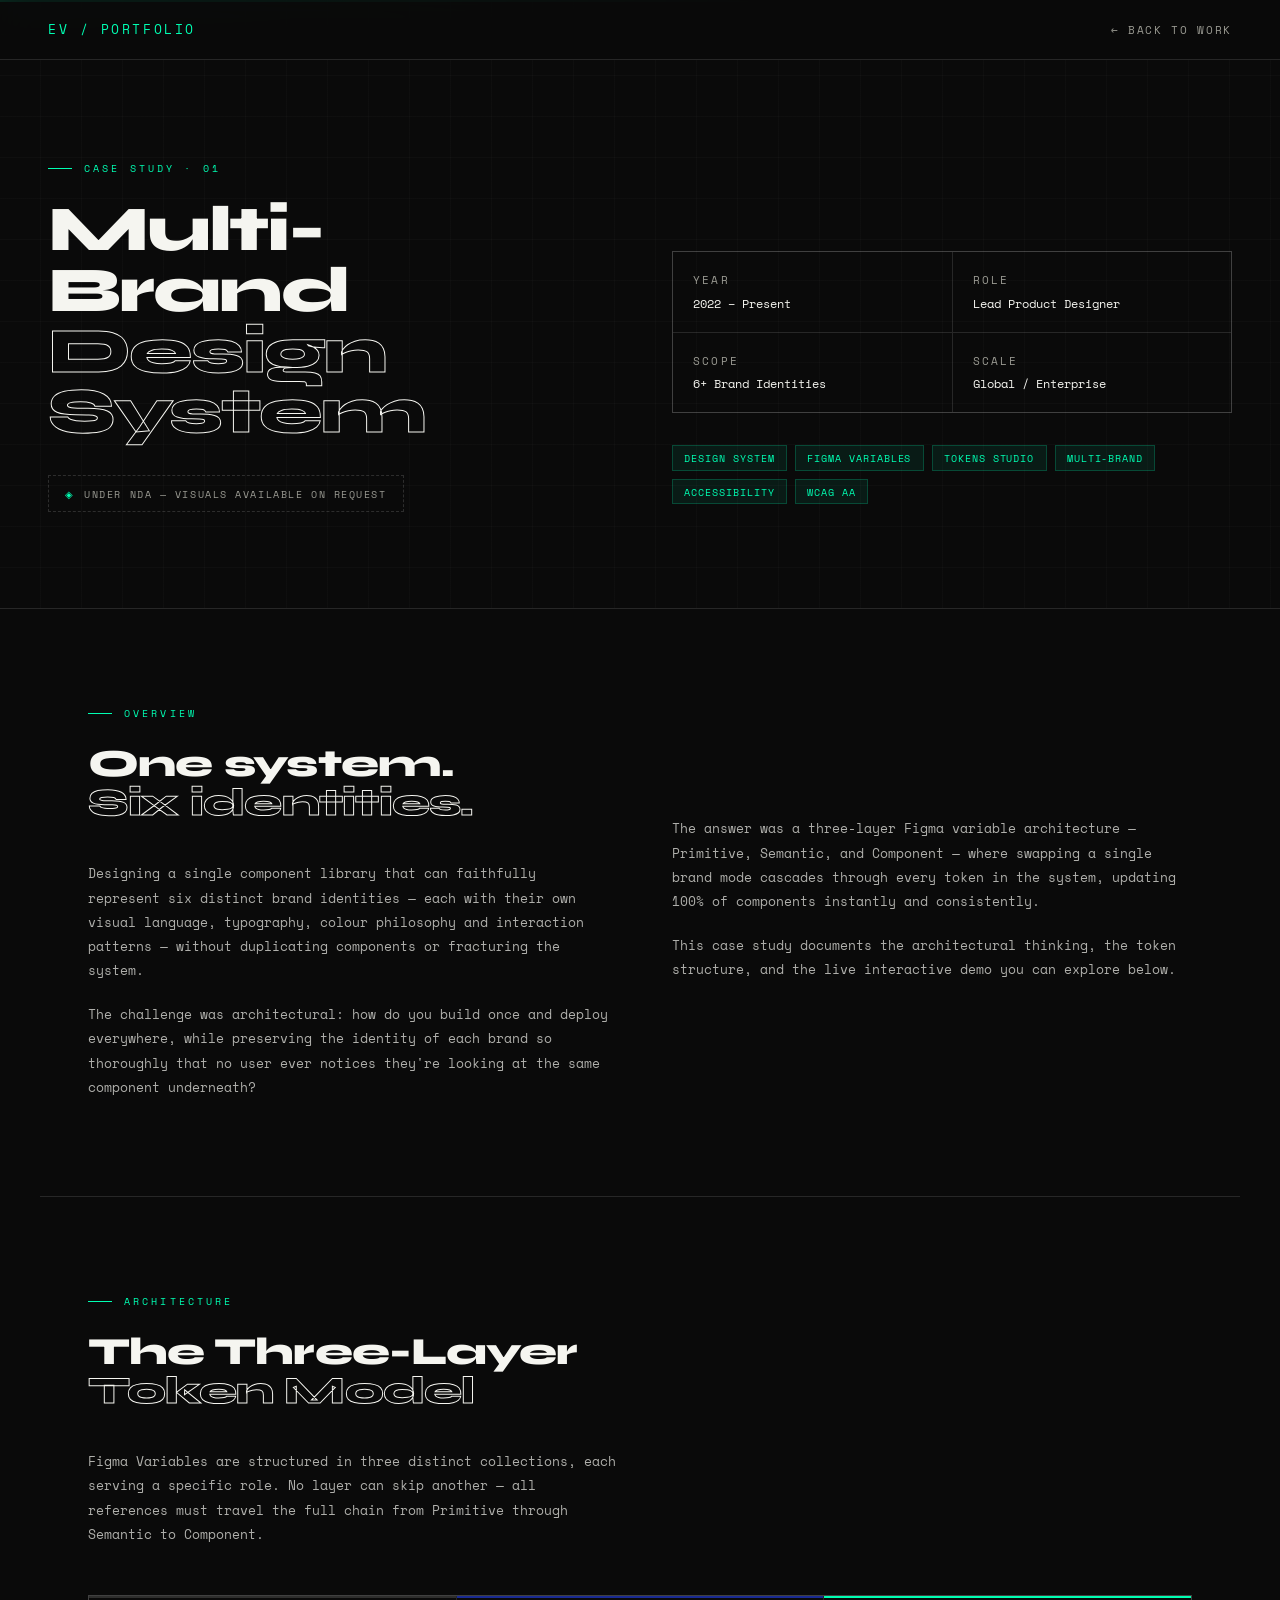
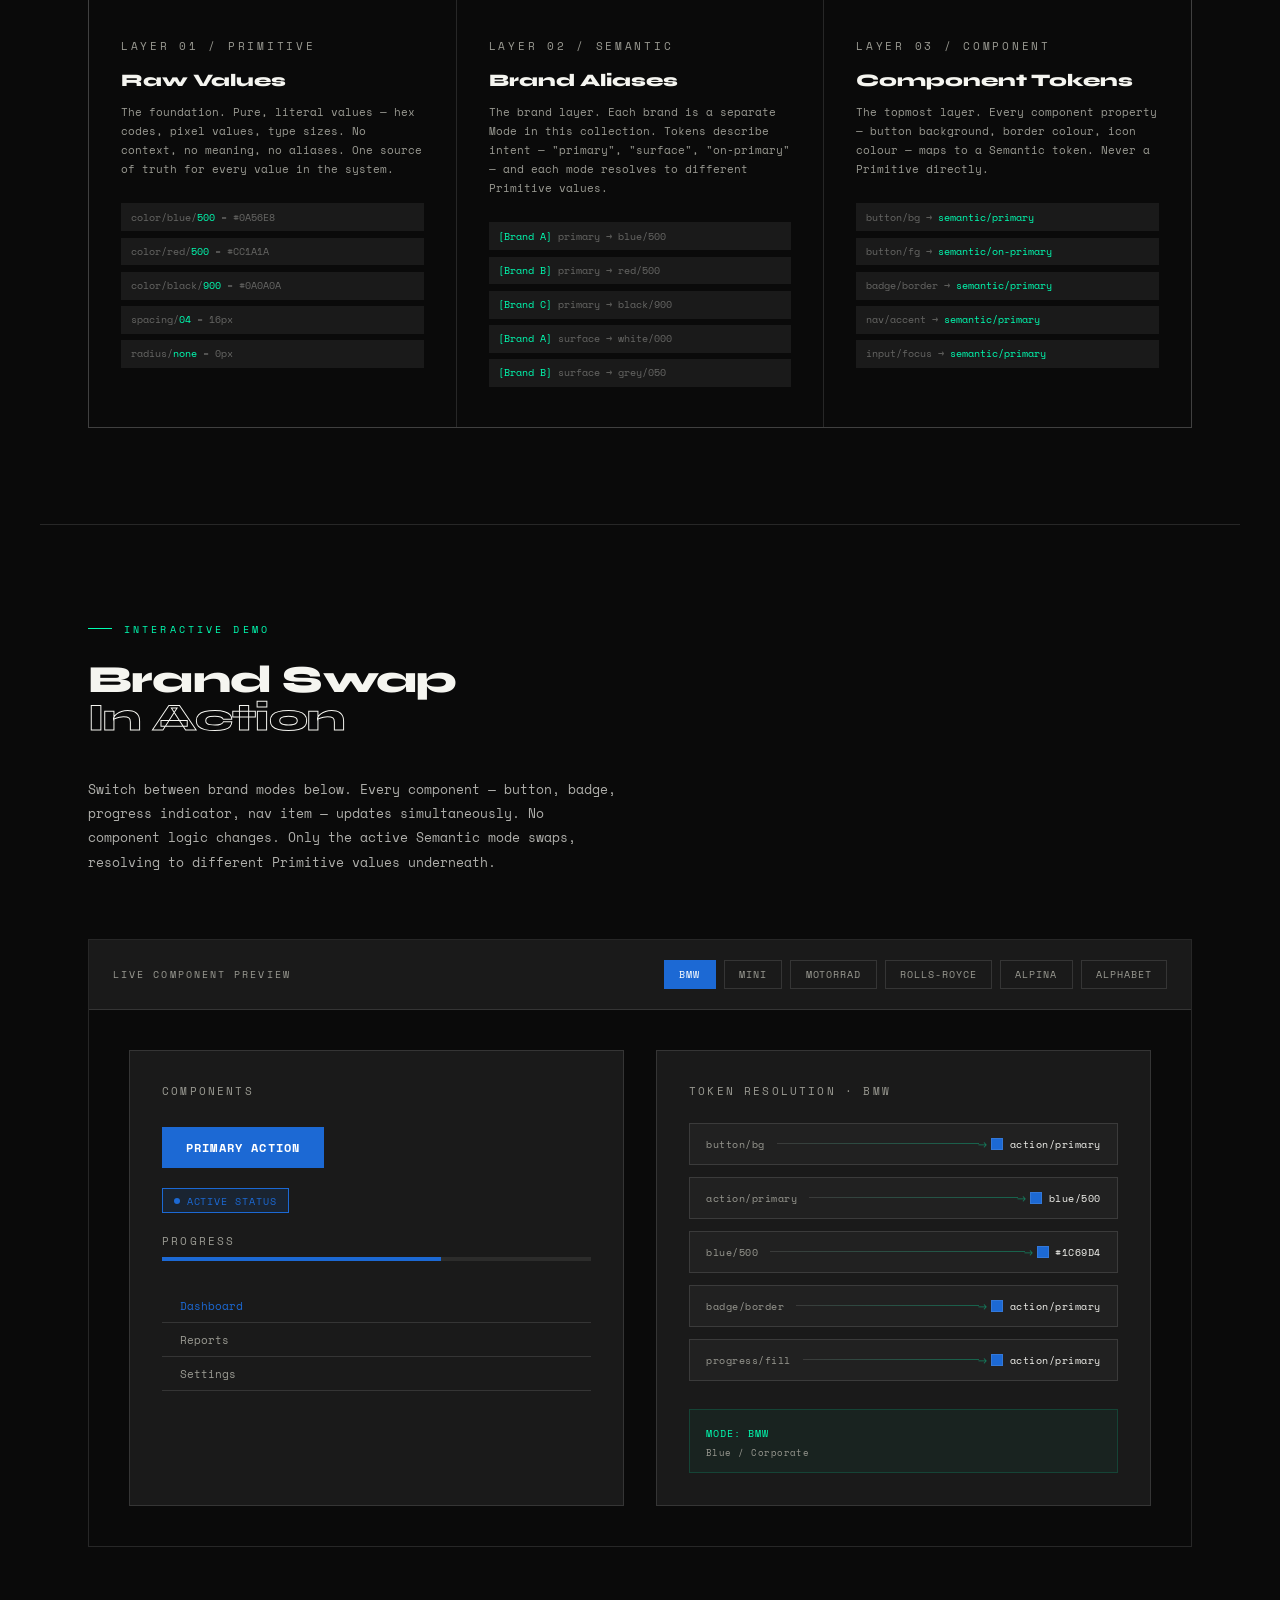
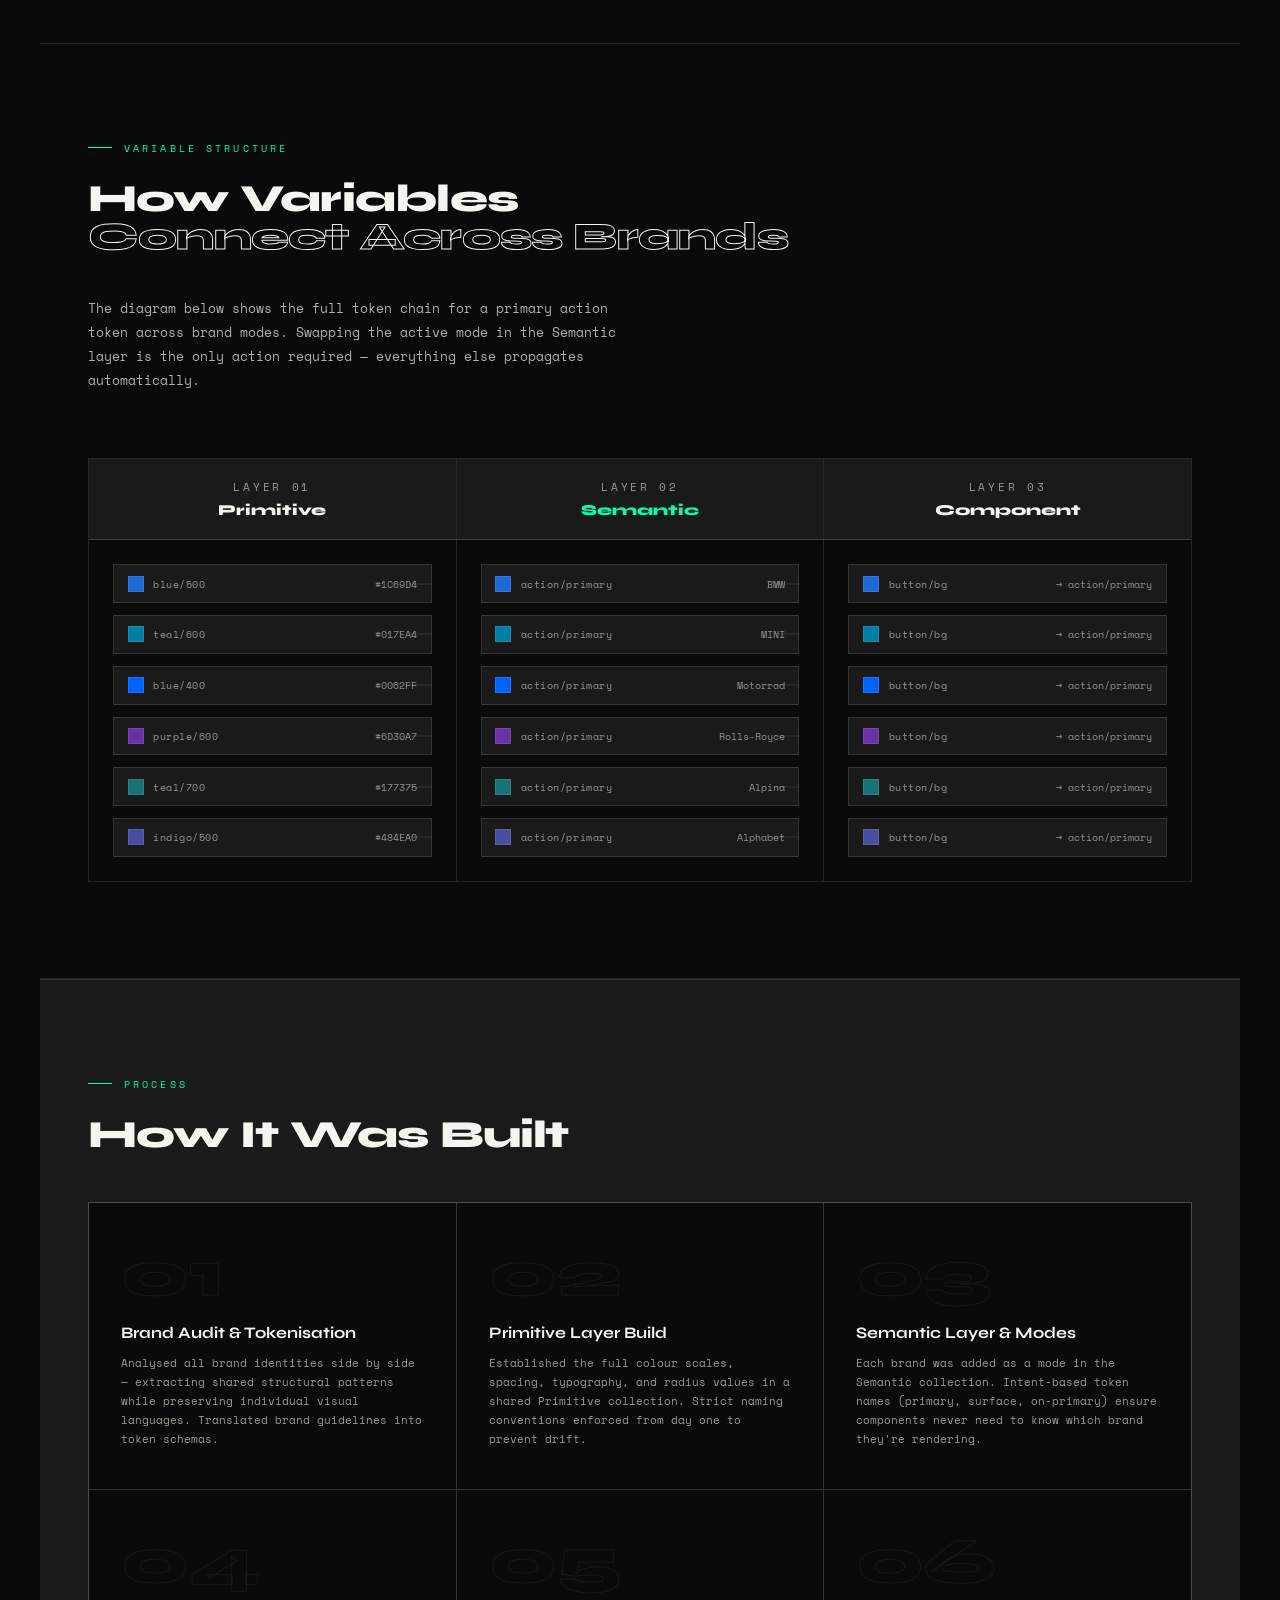
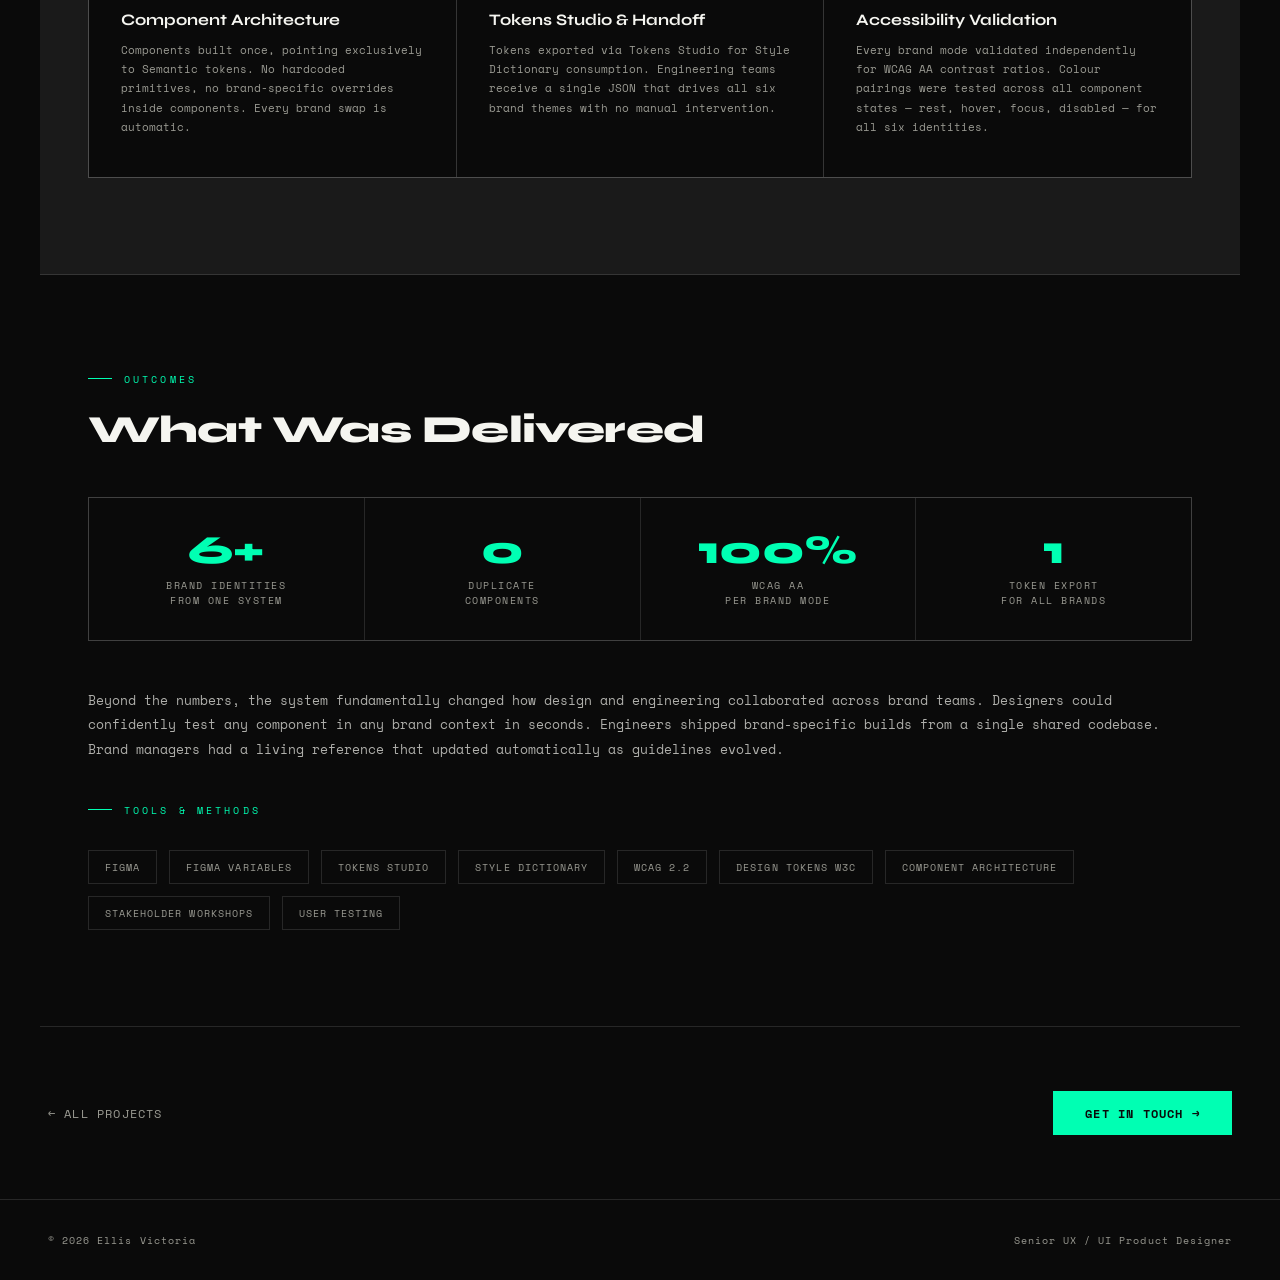
==== work-design-system.html @ 86977e5a "Add files via upload" ====
<!DOCTYPE html>
<html lang="en">
<head>
  <meta charset="UTF-8">
  <meta name="viewport" content="width=device-width, initial-scale=1.0">
  <title>Multi-Brand Design System — Ellis Victoria</title>
  <link rel="preconnect" href="https://fonts.googleapis.com">
  <link rel="preconnect" href="https://fonts.gstatic.com" crossorigin>
  <link href="https://fonts.googleapis.com/css2?family=Space+Mono:ital,wght@0,400;0,700;1,400&family=Syne:wght@400;700;800&display=swap" rel="stylesheet">
  <style>
    *, *::before, *::after { box-sizing: border-box; margin: 0; padding: 0; }

    :root {
      --black: #0a0a0a;
      --white: #f5f5f0;
      --cyan: #00ffb3;
      --blue: #2440ee;
      --mid: #1a1a1a;
      --muted: #9a9a92;
      --border: rgba(245,245,240,0.12);
      --font-display: 'Syne', sans-serif;
      --font-mono: 'Space Mono', monospace;
    }

    html { scroll-behavior: smooth; }
    body {
      background: var(--black);
      color: var(--white);
      font-family: var(--font-display);
      overflow-x: hidden;
      cursor: default;
    }
    a { color: inherit; text-decoration: none; }
    a, button, [role="button"] { cursor: pointer; }

    /* Visible keyboard focus (WCAG 2.4.7) */
    :focus-visible {
      outline: 2px solid var(--cyan);
      outline-offset: 3px;
    }

    /* Respect reduced motion (WCAG 2.3.3) */
    @media (prefers-reduced-motion: reduce) {
      html { scroll-behavior: auto; }
      .reveal { opacity: 1 !important; transform: none !important; transition: none !important; }
      *, *::before, *::after {
        transition-duration: 0.01ms !important;
        animation-duration: 0.01ms !important;
      }
    }

    /* NAV */
    nav {
      position: fixed;
      top: 0; left: 0; right: 0;
      z-index: 100;
      display: flex;
      justify-content: space-between;
      align-items: center;
      padding: 1.25rem 3rem;
      border-bottom: 1px solid var(--border);
      backdrop-filter: blur(20px);
      background: rgba(10,10,10,0.85);
    }
    .nav-logo {
      font-family: var(--font-mono);
      font-size: 0.8rem;
      letter-spacing: 0.2em;
      color: var(--cyan);
      text-transform: uppercase;
    }
    .nav-back {
      font-family: var(--font-mono);
      font-size: 0.7rem;
      letter-spacing: 0.15em;
      text-transform: uppercase;
      color: var(--muted);
      display: flex;
      align-items: center;
      gap: 0.5rem;
      transition: color 0.2s;
    }
    .nav-back:hover { color: var(--cyan); }
    .nav-back::before { content: '←'; }

    /* HERO */
    .cs-hero {
      min-height: 60vh;
      padding: 10rem 3rem 6rem;
      position: relative;
      overflow: hidden;
      border-bottom: 1px solid var(--border);
      display: grid;
      grid-template-columns: 1fr 1fr;
      gap: 4rem;
      align-items: end;
    }
    .cs-hero-bg {
      position: absolute;
      inset: 0;
      background:
        repeating-linear-gradient(0deg, transparent, transparent 40px, rgba(245,245,240,0.02) 40px, rgba(245,245,240,0.02) 41px),
        repeating-linear-gradient(90deg, transparent, transparent 40px, rgba(245,245,240,0.02) 40px, rgba(245,245,240,0.02) 41px);
      pointer-events: none;
    }
    .cs-hero-accent {
      position: absolute;
      top: 0; left: 0; right: 0;
      height: 2px;
      background: linear-gradient(90deg, var(--cyan) 0%, transparent 60%);
    }
    .cs-label {
      font-family: var(--font-mono);
      font-size: 0.65rem;
      letter-spacing: 0.3em;
      text-transform: uppercase;
      color: var(--cyan);
      margin-bottom: 1.5rem;
      display: flex;
      align-items: center;
      gap: 0.75rem;
    }
    .cs-label::before {
      content: '';
      display: inline-block;
      width: 1.5rem;
      height: 1px;
      background: var(--cyan);
    }
    .cs-title {
      font-size: clamp(2.5rem, 5vw, 5rem);
      font-weight: 800;
      line-height: 0.95;
      letter-spacing: -0.03em;
      margin-bottom: 2rem;
    }
    .cs-title span {
      display: block;
      color: transparent;
      -webkit-text-stroke: 1px var(--white);
    }
    .cs-nda {
      display: inline-flex;
      align-items: center;
      gap: 0.6rem;
      font-family: var(--font-mono);
      font-size: 0.65rem;
      letter-spacing: 0.15em;
      text-transform: uppercase;
      color: var(--muted);
      border: 1px dashed rgba(245,245,240,0.15);
      padding: 0.6rem 1rem;
    }
    .cs-nda-icon { color: var(--cyan); }
    .cs-hero-right {
      display: flex;
      flex-direction: column;
      gap: 2rem;
      padding-bottom: 0.5rem;
    }
    .cs-meta-row {
      display: grid;
      grid-template-columns: 1fr 1fr;
      gap: 1px;
      background: var(--border);
      border: 1px solid var(--border);
    }
    .cs-meta-cell {
      background: var(--black);
      padding: 1.25rem;
    }
    .cs-meta-key {
      font-family: var(--font-mono);
      font-size: 0.68rem;
      letter-spacing: 0.2em;
      text-transform: uppercase;
      color: var(--muted);
      margin-bottom: 0.4rem;
    }
    .cs-meta-val {
      font-family: var(--font-mono);
      font-size: 0.75rem;
      color: var(--white);
    }
    .cs-tags {
      display: flex;
      flex-wrap: wrap;
      gap: 0.5rem;
    }
    .cs-tag {
      font-family: var(--font-mono);
      font-size: 0.6rem;
      padding: 0.3rem 0.7rem;
      background: rgba(0,255,179,0.07);
      border: 1px solid rgba(0,255,179,0.2);
      color: var(--cyan);
      letter-spacing: 0.1em;
      text-transform: uppercase;
    }

    /* BODY SECTIONS */
    .cs-body {
      max-width: 1200px;
      margin: 0 auto;
    }
    .cs-section {
      padding: 6rem 3rem;
      border-bottom: 1px solid var(--border);
    }
    .cs-section-label {
      font-family: var(--font-mono);
      font-size: 0.6rem;
      letter-spacing: 0.3em;
      text-transform: uppercase;
      color: var(--cyan);
      margin-bottom: 2.5rem;
      display: flex;
      align-items: center;
      gap: 0.75rem;
    }
    .cs-section-label::before {
      content: '';
      display: inline-block;
      width: 1.5rem;
      height: 1px;
      background: var(--cyan);
    }
    .cs-section-title {
      font-size: clamp(1.8rem, 3vw, 2.5rem);
      font-weight: 800;
      letter-spacing: -0.02em;
      line-height: 1;
      margin-bottom: 2.5rem;
    }
    .cs-section-title em {
      font-style: normal;
      color: transparent;
      -webkit-text-stroke: 1px var(--white);
    }
    .cs-prose {
      font-family: var(--font-mono);
      font-size: 0.8rem;
      line-height: 1.9;
      color: rgba(245,245,240,0.7);
      max-width: 66ch;
    }
    .cs-prose p + p { margin-top: 1.5em; }
    .cs-two-col {
      display: grid;
      grid-template-columns: 1fr 1fr;
      gap: 4rem;
      align-items: start;
    }

    /* VARIABLE ARCHITECTURE DIAGRAM */
    .var-diagram {
      margin-top: 4rem;
      border: 1px solid var(--border);
      overflow: hidden;
    }
    .var-diagram-header {
      display: grid;
      grid-template-columns: 1fr 1fr 1fr;
      gap: 1px;
      background: var(--border);
      border-bottom: 1px solid var(--border);
    }
    .var-layer-head {
      background: var(--mid);
      padding: 1.25rem 1.5rem;
      text-align: center;
    }
    .var-layer-head-label {
      font-family: var(--font-mono);
      font-size: 0.68rem;
      letter-spacing: 0.25em;
      text-transform: uppercase;
      color: var(--muted);
      margin-bottom: 0.4rem;
    }
    .var-layer-head-title {
      font-family: var(--font-display);
      font-size: 0.95rem;
      font-weight: 800;
      color: var(--white);
    }
    .var-layer-head.active .var-layer-head-title { color: var(--cyan); }

    .var-diagram-body {
      display: grid;
      grid-template-columns: 1fr 1fr 1fr;
      gap: 1px;
      background: var(--border);
    }
    .var-col {
      background: var(--black);
      padding: 1.5rem;
      display: flex;
      flex-direction: column;
      gap: 0.75rem;
    }

    /* Token pills */
    .token-pill {
      display: flex;
      align-items: center;
      gap: 0.6rem;
      padding: 0.65rem 0.85rem;
      background: var(--mid);
      border: 1px solid var(--border);
      position: relative;
    }
    .token-pill::after {
      content: '';
      position: absolute;
      right: -1px;
      top: 50%;
      transform: translateY(-50%);
      width: 1.5rem;
      height: 1px;
      background: var(--border);
    }
    .var-col:last-child .token-pill::after { display: none; }
    .token-swatch {
      width: 16px;
      height: 16px;
      flex-shrink: 0;
      border: 1px solid rgba(255,255,255,0.1);
    }
    .token-name {
      font-family: var(--font-mono);
      font-size: 0.65rem;
      letter-spacing: 0.05em;
      color: var(--muted);
      flex: 1;
    }
    .token-val {
      font-family: var(--font-mono);
      font-size: 0.6rem;
      color: rgba(245,245,240,0.55);
    }

    /* Brand mode columns */
    .brand-mode-tabs {
      display: flex;
      gap: 0.5rem;
      margin-bottom: 1rem;
    }
    .brand-tab {
      font-family: var(--font-mono);
      font-size: 0.6rem;
      letter-spacing: 0.1em;
      text-transform: uppercase;
      padding: 0.35rem 0.75rem;
      border: 1px solid var(--border);
      color: var(--muted);
      cursor: pointer;
      transition: all 0.15s;
      background: transparent;
    }
    .brand-tab.active {
      border-color: var(--cyan);
      color: var(--cyan);
      background: rgba(0,255,179,0.06);
    }
    .brand-tab:hover { border-color: rgba(245,245,240,0.3); color: var(--white); }

    /* Brand swap live demo */
    .brand-demo-wrap {
      margin-top: 4rem;
      border: 1px solid var(--border);
    }
    .brand-demo-header {
      padding: 1.25rem 1.5rem;
      border-bottom: 1px solid var(--border);
      background: var(--mid);
      display: flex;
      justify-content: space-between;
      align-items: center;
    }
    .brand-demo-title {
      font-family: var(--font-mono);
      font-size: 0.65rem;
      letter-spacing: 0.2em;
      text-transform: uppercase;
      color: var(--muted);
    }
    .brand-switcher {
      display: flex;
      gap: 0.5rem;
    }
    .brand-btn {
      font-family: var(--font-mono);
      font-size: 0.6rem;
      letter-spacing: 0.1em;
      text-transform: uppercase;
      padding: 0.4rem 0.9rem;
      border: 1px solid var(--border);
      color: var(--muted);
      cursor: pointer;
      transition: all 0.2s;
      background: transparent;
    }
    .brand-btn.active {
      color: var(--black);
      border-color: transparent;
    }
    .brand-demo-body {
      padding: 2.5rem;
      display: grid;
      grid-template-columns: 1fr 1fr;
      gap: 2rem;
    }
    /* Component preview */
    .comp-preview {
      border: 1px solid var(--border);
      padding: 2rem;
      background: var(--mid);
      display: flex;
      flex-direction: column;
      gap: 1.25rem;
    }
    .comp-preview-label {
      font-family: var(--font-mono);
      font-size: 0.68rem;
      letter-spacing: 0.2em;
      text-transform: uppercase;
      color: var(--muted);
      margin-bottom: 0.5rem;
    }
    .comp-btn {
      padding: 0.75rem 1.5rem;
      font-family: var(--font-mono);
      font-size: 0.72rem;
      font-weight: 700;
      letter-spacing: 0.1em;
      text-transform: uppercase;
      cursor: default;
      border: none;
      transition: background 0.3s, color 0.3s;
      display: inline-block;
      width: fit-content;
    }
    .comp-badge {
      display: inline-flex;
      align-items: center;
      gap: 0.4rem;
      padding: 0.3rem 0.7rem;
      font-family: var(--font-mono);
      font-size: 0.6rem;
      letter-spacing: 0.1em;
      text-transform: uppercase;
      border: 1px solid;
      transition: all 0.3s;
      width: fit-content;
    }
    .comp-badge::before {
      content: '';
      width: 6px;
      height: 6px;
      border-radius: 50%;
      background: currentColor;
      flex-shrink: 0;
    }
    .comp-progress-bar {
      height: 4px;
      width: 100%;
      background: rgba(245,245,240,0.08);
      position: relative;
      overflow: hidden;
    }
    .comp-progress-fill {
      position: absolute;
      left: 0; top: 0; bottom: 0;
      width: 65%;
      transition: background 0.3s;
    }
    .comp-nav-item {
      display: flex;
      align-items: center;
      gap: 0.5rem;
      font-family: var(--font-mono);
      font-size: 0.7rem;
      padding: 0.5rem 0;
      border-bottom: 1px solid var(--border);
      transition: color 0.3s;
    }
    .comp-nav-item::before {
      content: '';
      width: 10px;
      height: 10px;
      flex-shrink: 0;
      transition: background 0.3s;
    }

    /* Token resolve panel */
    .token-resolve {
      display: flex;
      flex-direction: column;
      gap: 0.75rem;
    }
    .resolve-row {
      display: grid;
      grid-template-columns: auto 1fr auto;
      align-items: center;
      gap: 0.75rem;
      padding: 0.75rem 1rem;
      background: rgba(245,245,240,0.03);
      border: 1px solid var(--border);
    }
    .resolve-token-name {
      font-family: var(--font-mono);
      font-size: 0.65rem;
      color: var(--muted);
      letter-spacing: 0.05em;
    }
    .resolve-arrow {
      width: 100%;
      height: 1px;
      background: linear-gradient(90deg, var(--border) 0%, rgba(0,255,179,0.3) 100%);
      position: relative;
    }
    .resolve-arrow::after {
      content: '→';
      position: absolute;
      right: -8px;
      top: 50%;
      transform: translateY(-50%);
      font-size: 0.7rem;
      color: rgba(0,255,179,0.4);
    }
    .resolve-value {
      font-family: var(--font-mono);
      font-size: 0.65rem;
      color: var(--white);
      letter-spacing: 0.05em;
      display: flex;
      align-items: center;
      gap: 0.4rem;
      white-space: nowrap;
    }
    .resolve-swatch {
      width: 12px;
      height: 12px;
      flex-shrink: 0;
      border: 1px solid rgba(255,255,255,0.1);
      transition: background 0.3s;
    }

    /* PROCESS STEPS */
    .process-grid {
      display: grid;
      grid-template-columns: repeat(3, 1fr);
      gap: 1px;
      background: var(--border);
      border: 1px solid var(--border);
      margin-top: 3rem;
    }
    .process-step {
      background: var(--black);
      padding: 2.5rem 2rem;
      position: relative;
    }
    .process-num {
      font-family: var(--font-display);
      font-size: 4rem;
      font-weight: 800;
      color: transparent;
      -webkit-text-stroke: 1px rgba(245,245,240,0.06);
      line-height: 1;
      margin-bottom: 1rem;
    }
    .process-step-title {
      font-size: 1rem;
      font-weight: 700;
      margin-bottom: 0.75rem;
    }
    .process-step-desc {
      font-family: var(--font-mono);
      font-size: 0.68rem;
      line-height: 1.75;
      color: var(--muted);
    }
    .process-accent {
      position: absolute;
      top: 0; left: 0;
      width: 100%;
      height: 2px;
      background: linear-gradient(90deg, var(--cyan) 0%, transparent 60%);
      transform: scaleX(0);
      transform-origin: left;
      transition: transform 0.4s ease;
    }
    .process-step:hover .process-accent { transform: scaleX(1); }

    /* OUTCOMES */
    .outcomes-grid {
      display: grid;
      grid-template-columns: repeat(4, 1fr);
      gap: 1px;
      background: var(--border);
      border: 1px solid var(--border);
      margin-top: 3rem;
    }
    .outcome-cell {
      background: var(--black);
      padding: 2rem;
      text-align: center;
    }
    .outcome-num {
      font-family: var(--font-display);
      font-size: 2.5rem;
      font-weight: 800;
      color: var(--cyan);
      line-height: 1;
      margin-bottom: 0.5rem;
    }
    .outcome-label {
      font-family: var(--font-mono);
      font-size: 0.62rem;
      letter-spacing: 0.15em;
      text-transform: uppercase;
      color: var(--muted);
    }

    /* LAYER EXPLAINER */
    .layer-explainer {
      display: grid;
      grid-template-columns: 1fr 1fr 1fr;
      gap: 1px;
      background: var(--border);
      border: 1px solid var(--border);
      margin-top: 3rem;
    }
    .layer-card {
      background: var(--black);
      padding: 2.5rem 2rem;
      border-top: 2px solid transparent;
    }
    .layer-card:nth-child(1) { border-top-color: rgba(245,245,240,0.15); }
    .layer-card:nth-child(2) { border-top-color: rgba(36,64,238,0.6); }
    .layer-card:nth-child(3) { border-top-color: var(--cyan); }
    .layer-card-num {
      font-family: var(--font-mono);
      font-size: 0.68rem;
      letter-spacing: 0.25em;
      text-transform: uppercase;
      color: var(--muted);
      margin-bottom: 1rem;
    }
    .layer-card-title {
      font-size: 1.1rem;
      font-weight: 800;
      margin-bottom: 0.75rem;
    }
    .layer-card-desc {
      font-family: var(--font-mono);
      font-size: 0.68rem;
      line-height: 1.75;
      color: var(--muted);
      margin-bottom: 1.5rem;
    }
    .layer-example {
      display: flex;
      flex-direction: column;
      gap: 0.4rem;
    }
    .layer-ex-row {
      font-family: var(--font-mono);
      font-size: 0.62rem;
      color: rgba(245,245,240,0.35);
      padding: 0.4rem 0.6rem;
      background: var(--mid);
    }
    .layer-ex-row span { color: var(--cyan); }

    /* TOOLS */
    .tools-row {
      display: flex;
      flex-wrap: wrap;
      gap: 0.75rem;
      margin-top: 2rem;
    }
    .tool-chip {
      font-family: var(--font-mono);
      font-size: 0.65rem;
      letter-spacing: 0.1em;
      text-transform: uppercase;
      padding: 0.5rem 1rem;
      border: 1px solid var(--border);
      color: var(--muted);
    }

    /* FOOTER NAV */
    .cs-foot-nav {
      padding: 4rem 3rem;
      display: flex;
      justify-content: space-between;
      align-items: center;
    }
    .cs-foot-back {
      font-family: var(--font-mono);
      font-size: 0.75rem;
      letter-spacing: 0.1em;
      text-transform: uppercase;
      color: var(--muted);
      display: flex;
      align-items: center;
      gap: 0.5rem;
      transition: color 0.2s;
    }
    .cs-foot-back:hover { color: var(--cyan); }
    .cs-foot-back::before { content: '← '; }
    footer {
      padding: 2rem 3rem;
      display: flex;
      justify-content: space-between;
      align-items: center;
      border-top: 1px solid var(--border);
    }
    .footer-copy {
      font-family: var(--font-mono);
      font-size: 0.65rem;
      color: var(--muted);
      letter-spacing: 0.1em;
    }

    /* REVEAL */
    .reveal {
      opacity: 0;
      transform: translateY(24px);
      transition: opacity 0.7s ease, transform 0.7s ease;
    }
    .reveal.visible { opacity: 1; transform: translateY(0); }

    @media (max-width: 900px) {
      nav { padding: 1rem 1.5rem; }
      .cs-hero { grid-template-columns: 1fr; padding: 8rem 1.5rem 4rem; }
      .cs-section { padding: 4rem 1.5rem; }
      .cs-two-col { grid-template-columns: 1fr; gap: 2rem; }
      .process-grid { grid-template-columns: 1fr; }
      .outcomes-grid { grid-template-columns: repeat(2, 1fr); }
      .layer-explainer { grid-template-columns: 1fr; }
      .brand-demo-body { grid-template-columns: 1fr; }
      .var-diagram-header, .var-diagram-body { grid-template-columns: 1fr; }
      .cs-foot-nav { flex-direction: column; gap: 1.5rem; padding: 3rem 1.5rem; }
    }
  </style>
</head>
<body>

  <!-- NAV -->
  <nav>
    <a href="index.html" class="nav-logo">EV / Portfolio</a>
    <a href="index.html#work" class="nav-back">Back to work</a>
  </nav>

  <!-- HERO -->
  <header class="cs-hero">
    <div class="cs-hero-bg"></div>
    <div class="cs-hero-accent"></div>

    <div class="cs-hero-left">
      <div class="cs-label">Case Study · 01</div>
      <h1 class="cs-title">
        Multi-Brand<br>
        <span>Design System</span>
      </h1>
      <div class="cs-nda">
        <span class="cs-nda-icon">◈</span>
        Under NDA — visuals available on request
      </div>
    </div>

    <div class="cs-hero-right">
      <div class="cs-meta-row">
        <div class="cs-meta-cell">
          <div class="cs-meta-key">Year</div>
          <div class="cs-meta-val">2022 – Present</div>
        </div>
        <div class="cs-meta-cell">
          <div class="cs-meta-key">Role</div>
          <div class="cs-meta-val">Lead Product Designer</div>
        </div>
        <div class="cs-meta-cell">
          <div class="cs-meta-key">Scope</div>
          <div class="cs-meta-val">6+ Brand Identities</div>
        </div>
        <div class="cs-meta-cell">
          <div class="cs-meta-key">Scale</div>
          <div class="cs-meta-val">Global / Enterprise</div>
        </div>
      </div>
      <div class="cs-tags">
        <span class="cs-tag">Design System</span>
        <span class="cs-tag">Figma Variables</span>
        <span class="cs-tag">Tokens Studio</span>
        <span class="cs-tag">Multi-brand</span>
        <span class="cs-tag">Accessibility</span>
        <span class="cs-tag">WCAG AA</span>
      </div>
    </div>
  </header>

  <main class="cs-body">

    <!-- OVERVIEW -->
    <section class="cs-section reveal">
      <div class="cs-label">Overview</div>
      <div class="cs-two-col">
        <div>
          <h2 class="cs-section-title">One system.<br><em>Six identities.</em></h2>
          <div class="cs-prose">
            <p>Designing a single component library that can faithfully represent six distinct brand identities — each with their own visual language, typography, colour philosophy and interaction patterns — without duplicating components or fracturing the system.</p>
            <p>The challenge was architectural: how do you build once and deploy everywhere, while preserving the identity of each brand so thoroughly that no user ever notices they're looking at the same component underneath?</p>
          </div>
        </div>
        <div class="cs-prose" style="padding-top: 4.5rem;">
          <p>The answer was a three-layer Figma variable architecture — Primitive, Semantic, and Component — where swapping a single brand mode cascades through every token in the system, updating 100% of components instantly and consistently.</p>
          <p>This case study documents the architectural thinking, the token structure, and the live interactive demo you can explore below.</p>
        </div>
      </div>
    </section>

    <!-- TOKEN ARCHITECTURE -->
    <section class="cs-section reveal">
      <div class="cs-label">Architecture</div>
      <h2 class="cs-section-title">The Three-Layer<br><em>Token Model</em></h2>
      <div class="cs-prose">
        <p>Figma Variables are structured in three distinct collections, each serving a specific role. No layer can skip another — all references must travel the full chain from Primitive through Semantic to Component.</p>
      </div>

      <div class="layer-explainer">
        <div class="layer-card">
          <div class="layer-card-num">Layer 01 / Primitive</div>
          <div class="layer-card-title">Raw Values</div>
          <div class="layer-card-desc">The foundation. Pure, literal values — hex codes, pixel values, type sizes. No context, no meaning, no aliases. One source of truth for every value in the system.</div>
          <div class="layer-example">
            <div class="layer-ex-row">color/blue/<span>500</span> = #0A56E8</div>
            <div class="layer-ex-row">color/red/<span>500</span> = #CC1A1A</div>
            <div class="layer-ex-row">color/black/<span>900</span> = #0A0A0A</div>
            <div class="layer-ex-row">spacing/<span>04</span> = 16px</div>
            <div class="layer-ex-row">radius/<span>none</span> = 0px</div>
          </div>
        </div>
        <div class="layer-card">
          <div class="layer-card-num">Layer 02 / Semantic</div>
          <div class="layer-card-title">Brand Aliases</div>
          <div class="layer-card-desc">The brand layer. Each brand is a separate Mode in this collection. Tokens describe intent — "primary", "surface", "on-primary" — and each mode resolves to different Primitive values.</div>
          <div class="layer-example">
            <div class="layer-ex-row"><span>[Brand A]</span> primary → blue/500</div>
            <div class="layer-ex-row"><span>[Brand B]</span> primary → red/500</div>
            <div class="layer-ex-row"><span>[Brand C]</span> primary → black/900</div>
            <div class="layer-ex-row"><span>[Brand A]</span> surface → white/000</div>
            <div class="layer-ex-row"><span>[Brand B]</span> surface → grey/050</div>
          </div>
        </div>
        <div class="layer-card">
          <div class="layer-card-num">Layer 03 / Component</div>
          <div class="layer-card-title">Component Tokens</div>
          <div class="layer-card-desc">The topmost layer. Every component property — button background, border colour, icon colour — maps to a Semantic token. Never a Primitive directly.</div>
          <div class="layer-example">
            <div class="layer-ex-row">button/bg → <span>semantic/primary</span></div>
            <div class="layer-ex-row">button/fg → <span>semantic/on-primary</span></div>
            <div class="layer-ex-row">badge/border → <span>semantic/primary</span></div>
            <div class="layer-ex-row">nav/accent → <span>semantic/primary</span></div>
            <div class="layer-ex-row">input/focus → <span>semantic/primary</span></div>
          </div>
        </div>
      </div>
    </section>

    <!-- LIVE BRAND SWAP DEMO -->
    <section class="cs-section reveal">
      <div class="cs-label">Interactive Demo</div>
      <h2 class="cs-section-title">Brand Swap<br><em>In Action</em></h2>
      <div class="cs-prose">
        <p>Switch between brand modes below. Every component — button, badge, progress indicator, nav item — updates simultaneously. No component logic changes. Only the active Semantic mode swaps, resolving to different Primitive values underneath.</p>
      </div>

      <div class="brand-demo-wrap">
        <div class="brand-demo-header">
          <span class="brand-demo-title">Live Component Preview</span>
          <div class="brand-switcher" role="group" aria-label="Select brand mode">
            <button class="brand-btn" data-brand="bmw" aria-pressed="true" onclick="swapBrand('bmw')">BMW</button>
            <button class="brand-btn" data-brand="mini" aria-pressed="false" onclick="swapBrand('mini')">MINI</button>
            <button class="brand-btn" data-brand="motorrad" aria-pressed="false" onclick="swapBrand('motorrad')">Motorrad</button>
            <button class="brand-btn" data-brand="rollsroyce" aria-pressed="false" onclick="swapBrand('rollsroyce')">Rolls-Royce</button>
            <button class="brand-btn" data-brand="alpina" aria-pressed="false" onclick="swapBrand('alpina')">Alpina</button>
            <button class="brand-btn" data-brand="alphabet" aria-pressed="false" onclick="swapBrand('alphabet')">Alphabet</button>
          </div>
        </div>
        <div class="brand-demo-body">
          <div class="comp-preview">
            <div class="comp-preview-label">Components</div>
            <button class="comp-btn" id="demo-btn">Primary Action</button>
            <span class="comp-badge" id="demo-badge">Active Status</span>
            <div>
              <div class="comp-preview-label" style="margin-bottom:0.5rem;">Progress</div>
              <div class="comp-progress-bar">
                <div class="comp-progress-fill" id="demo-progress"></div>
              </div>
            </div>
            <div style="margin-top:0.5rem;">
              <div class="comp-nav-item" id="demo-nav-1">Dashboard</div>
              <div class="comp-nav-item">Reports</div>
              <div class="comp-nav-item">Settings</div>
            </div>
          </div>
          <div class="comp-preview token-resolve" id="token-resolve-panel"></div>
        </div>
      </div>
    </section>

        <!-- VARIABLE ARCHITECTURE SCHEMATIC -->
    <section class="cs-section reveal">
      <div class="cs-label">Variable Structure</div>
      <h2 class="cs-section-title">How Variables<br><em>Connect Across Brands</em></h2>
      <div class="cs-prose">
        <p>The diagram below shows the full token chain for a primary action token across brand modes. Swapping the active mode in the Semantic layer is the only action required — everything else propagates automatically.</p>
      </div>

      <div class="var-diagram">
        <div class="var-diagram-header">
          <div class="var-layer-head">
            <div class="var-layer-head-label">Layer 01</div>
            <div class="var-layer-head-title">Primitive</div>
          </div>
          <div class="var-layer-head active">
            <div class="var-layer-head-label">Layer 02</div>
            <div class="var-layer-head-title">Semantic</div>
          </div>
          <div class="var-layer-head">
            <div class="var-layer-head-label">Layer 03</div>
            <div class="var-layer-head-title">Component</div>
          </div>
        </div>
        <div class="var-diagram-body">
          <!-- PRIMITIVE -->
          <div class="var-col">
            <div class="token-pill"><span class="token-swatch" style="background:#1C69D4;"></span><span class="token-name">blue/500</span><span class="token-val">#1C69D4</span></div>
            <div class="token-pill"><span class="token-swatch" style="background:#017EA4;"></span><span class="token-name">teal/600</span><span class="token-val">#017EA4</span></div>
            <div class="token-pill"><span class="token-swatch" style="background:#0062FF;"></span><span class="token-name">blue/400</span><span class="token-val">#0062FF</span></div>
            <div class="token-pill"><span class="token-swatch" style="background:#6D30A7;"></span><span class="token-name">purple/600</span><span class="token-val">#6D30A7</span></div>
            <div class="token-pill"><span class="token-swatch" style="background:#177375;"></span><span class="token-name">teal/700</span><span class="token-val">#177375</span></div>
            <div class="token-pill"><span class="token-swatch" style="background:#484EA0;"></span><span class="token-name">indigo/500</span><span class="token-val">#484EA0</span></div>
          </div>
          <!-- SEMANTIC -->
          <div class="var-col">
            <div class="token-pill"><span class="token-swatch" style="background:#1C69D4;"></span><span class="token-name">action/primary</span><span class="token-val">BMW</span></div>
            <div class="token-pill"><span class="token-swatch" style="background:#017EA4;"></span><span class="token-name">action/primary</span><span class="token-val">MINI</span></div>
            <div class="token-pill"><span class="token-swatch" style="background:#0062FF;"></span><span class="token-name">action/primary</span><span class="token-val">Motorrad</span></div>
            <div class="token-pill"><span class="token-swatch" style="background:#6D30A7;"></span><span class="token-name">action/primary</span><span class="token-val">Rolls-Royce</span></div>
            <div class="token-pill"><span class="token-swatch" style="background:#177375;"></span><span class="token-name">action/primary</span><span class="token-val">Alpina</span></div>
            <div class="token-pill"><span class="token-swatch" style="background:#484EA0;"></span><span class="token-name">action/primary</span><span class="token-val">Alphabet</span></div>
          </div>
          <!-- COMPONENT -->
          <div class="var-col">
            <div class="token-pill"><span class="token-swatch" style="background:#1C69D4;"></span><span class="token-name">button/bg</span><span class="token-val">→ action/primary</span></div>
            <div class="token-pill"><span class="token-swatch" style="background:#017EA4;"></span><span class="token-name">button/bg</span><span class="token-val">→ action/primary</span></div>
            <div class="token-pill"><span class="token-swatch" style="background:#0062FF;"></span><span class="token-name">button/bg</span><span class="token-val">→ action/primary</span></div>
            <div class="token-pill"><span class="token-swatch" style="background:#6D30A7;"></span><span class="token-name">button/bg</span><span class="token-val">→ action/primary</span></div>
            <div class="token-pill"><span class="token-swatch" style="background:#177375;"></span><span class="token-name">button/bg</span><span class="token-val">→ action/primary</span></div>
            <div class="token-pill"><span class="token-swatch" style="background:#484EA0;"></span><span class="token-name">button/bg</span><span class="token-val">→ action/primary</span></div>
          </div>
        </div>
      </div>
    </section>

    <!-- PROCESS -->
    <section class="cs-section reveal" style="background:var(--mid); border-top:1px solid var(--border);">
      <div class="cs-label">Process</div>
      <h2 class="cs-section-title">How It Was Built</h2>
      <div class="process-grid">
        <div class="process-step">
          <div class="process-accent"></div>
          <div class="process-num">01</div>
          <div class="process-step-title">Brand Audit & Tokenisation</div>
          <div class="process-step-desc">Analysed all brand identities side by side — extracting shared structural patterns while preserving individual visual languages. Translated brand guidelines into token schemas.</div>
        </div>
        <div class="process-step">
          <div class="process-accent"></div>
          <div class="process-num">02</div>
          <div class="process-step-title">Primitive Layer Build</div>
          <div class="process-step-desc">Established the full colour scales, spacing, typography, and radius values in a shared Primitive collection. Strict naming conventions enforced from day one to prevent drift.</div>
        </div>
        <div class="process-step">
          <div class="process-accent"></div>
          <div class="process-num">03</div>
          <div class="process-step-title">Semantic Layer & Modes</div>
          <div class="process-step-desc">Each brand was added as a mode in the Semantic collection. Intent-based token names (primary, surface, on-primary) ensure components never need to know which brand they're rendering.</div>
        </div>
        <div class="process-step">
          <div class="process-accent"></div>
          <div class="process-num">04</div>
          <div class="process-step-title">Component Architecture</div>
          <div class="process-step-desc">Components built once, pointing exclusively to Semantic tokens. No hardcoded primitives, no brand-specific overrides inside components. Every brand swap is automatic.</div>
        </div>
        <div class="process-step">
          <div class="process-accent"></div>
          <div class="process-num">05</div>
          <div class="process-step-title">Tokens Studio & Handoff</div>
          <div class="process-step-desc">Tokens exported via Tokens Studio for Style Dictionary consumption. Engineering teams receive a single JSON that drives all six brand themes with no manual intervention.</div>
        </div>
        <div class="process-step">
          <div class="process-accent"></div>
          <div class="process-num">06</div>
          <div class="process-step-title">Accessibility Validation</div>
          <div class="process-step-desc">Every brand mode validated independently for WCAG AA contrast ratios. Colour pairings were tested across all component states — rest, hover, focus, disabled — for all six identities.</div>
        </div>
      </div>
    </section>

    <!-- OUTCOMES -->
    <section class="cs-section reveal">
      <div class="cs-label">Outcomes</div>
      <h2 class="cs-section-title">What Was Delivered</h2>
      <div class="outcomes-grid">
        <div class="outcome-cell">
          <div class="outcome-num">6+</div>
          <div class="outcome-label">Brand Identities<br>from one system</div>
        </div>
        <div class="outcome-cell">
          <div class="outcome-num">0</div>
          <div class="outcome-label">Duplicate<br>Components</div>
        </div>
        <div class="outcome-cell">
          <div class="outcome-num">100%</div>
          <div class="outcome-label">WCAG AA<br>per brand mode</div>
        </div>
        <div class="outcome-cell">
          <div class="outcome-num">1</div>
          <div class="outcome-label">Token export<br>for all brands</div>
        </div>
      </div>
      <div class="cs-prose" style="margin-top:3rem; max-width:none;">
        <p>Beyond the numbers, the system fundamentally changed how design and engineering collaborated across brand teams. Designers could confidently test any component in any brand context in seconds. Engineers shipped brand-specific builds from a single shared codebase. Brand managers had a living reference that updated automatically as guidelines evolved.</p>
      </div>

      <div style="margin-top:2.5rem;">
        <div class="cs-label" style="margin-bottom:1.5rem;">Tools & Methods</div>
        <div class="tools-row">
          <span class="tool-chip">Figma</span>
          <span class="tool-chip">Figma Variables</span>
          <span class="tool-chip">Tokens Studio</span>
          <span class="tool-chip">Style Dictionary</span>
          <span class="tool-chip">WCAG 2.2</span>
          <span class="tool-chip">Design Tokens W3C</span>
          <span class="tool-chip">Component Architecture</span>
          <span class="tool-chip">Stakeholder Workshops</span>
          <span class="tool-chip">User Testing</span>
        </div>
      </div>
    </section>

  </main>

  <!-- FOOT NAV -->
  <div class="cs-foot-nav">
    <a href="index.html#work" class="cs-foot-back">All Projects</a>
    <a href="index.html#contact" class="btn-primary" style="padding:0.85rem 2rem; font-family:var(--font-mono); font-size:0.75rem; font-weight:700; letter-spacing:0.1em; text-transform:uppercase; background:var(--cyan); color:var(--black);">Get in Touch →</a>
  </div>

  <footer>
    <span class="footer-copy">© 2026 Ellis Victoria</span>
    <span class="footer-copy">Senior UX / UI Product Designer</span>
  </footer>

    <script>
    // Brand definitions — real brand colours
    const brands = {
      bmw:        { name: 'BMW',         primary: '#1C69D4', onPrimary: '#ffffff', subtle: 'rgba(28,105,212,0.12)',  label: 'Blue / Corporate',            prim: 'blue/500' },
      mini:       { name: 'MINI',        primary: '#017EA4', onPrimary: '#ffffff', subtle: 'rgba(1,126,164,0.12)',   label: 'Teal / Urban',                prim: 'teal/600' },
      motorrad:   { name: 'Motorrad',    primary: '#0062FF', onPrimary: '#ffffff', subtle: 'rgba(0,98,255,0.12)',    label: 'Electric Blue / Performance', prim: 'blue/400' },
      rollsroyce: { name: 'Rolls-Royce', primary: '#6D30A7', onPrimary: '#ffffff', subtle: 'rgba(109,48,167,0.12)',  label: 'Purple / Luxury',             prim: 'purple/600' },
      alpina:     { name: 'Alpina',      primary: '#177375', onPrimary: '#ffffff', subtle: 'rgba(23,115,117,0.12)',  label: 'Deep Teal / Craft',           prim: 'teal/700' },
      alphabet:   { name: 'Alphabet',    primary: '#484EA0', onPrimary: '#ffffff', subtle: 'rgba(72,78,160,0.12)',   label: 'Indigo / Mobility',           prim: 'indigo/500' },
    };

    function swapBrand(key) {
      const b = brands[key];

      document.querySelectorAll('.brand-btn').forEach(btn => {
        const isActive = btn.dataset.brand === key;
        btn.classList.toggle('active', isActive);
        btn.setAttribute('aria-pressed', isActive ? 'true' : 'false');
        btn.style.background = isActive ? b.primary : '';
        btn.style.color = isActive ? b.onPrimary : '';
      });

      const btn = document.getElementById('demo-btn');
      btn.style.background = b.primary;
      btn.style.color = b.onPrimary;

      const badge = document.getElementById('demo-badge');
      badge.style.borderColor = b.primary;
      badge.style.color = b.primary;
      badge.style.background = b.subtle;

      const progress = document.getElementById('demo-progress');
      progress.style.background = b.primary;

      const navItems = document.querySelectorAll('.comp-nav-item');
      navItems[0].style.color = b.primary;
      navItems[1].style.color = 'var(--muted)';
      navItems[2].style.color = 'var(--muted)';

      const panel = document.getElementById('token-resolve-panel');
      panel.innerHTML = `
        <div class="comp-preview-label" style="margin-bottom:0.75rem;">Token Resolution · ${b.name}</div>
        <div class="resolve-row">
          <span class="resolve-token-name">button/bg</span>
          <span class="resolve-arrow"></span>
          <span class="resolve-value"><span class="resolve-swatch" style="background:${b.primary}"></span> action/primary</span>
        </div>
        <div class="resolve-row">
          <span class="resolve-token-name">action/primary</span>
          <span class="resolve-arrow"></span>
          <span class="resolve-value"><span class="resolve-swatch" style="background:${b.primary}"></span> ${b.prim}</span>
        </div>
        <div class="resolve-row">
          <span class="resolve-token-name">${b.prim}</span>
          <span class="resolve-arrow"></span>
          <span class="resolve-value"><span class="resolve-swatch" style="background:${b.primary}"></span> ${b.primary}</span>
        </div>
        <div class="resolve-row">
          <span class="resolve-token-name">badge/border</span>
          <span class="resolve-arrow"></span>
          <span class="resolve-value"><span class="resolve-swatch" style="background:${b.primary}"></span> action/primary</span>
        </div>
        <div class="resolve-row">
          <span class="resolve-token-name">progress/fill</span>
          <span class="resolve-arrow"></span>
          <span class="resolve-value"><span class="resolve-swatch" style="background:${b.primary}"></span> action/primary</span>
        </div>
        <div style="margin-top:1rem; padding:0.75rem 1rem; background:rgba(0,255,179,0.04); border:1px solid rgba(0,255,179,0.15);">
          <span style="font-family:var(--font-mono); font-size:0.6rem; color:var(--cyan); letter-spacing:0.1em;">MODE: ${b.name}</span><br>
          <span style="font-family:var(--font-mono); font-size:0.58rem; color:var(--muted); letter-spacing:0.05em;">${b.label}</span>
        </div>
      `;
    }

    swapBrand('bmw');

    // Scroll reveal — respects reduced motion
    const prefersReducedMotion = window.matchMedia('(prefers-reduced-motion: reduce)').matches;
    if (prefersReducedMotion) {
      document.querySelectorAll('.reveal').forEach(el => el.classList.add('visible'));
    } else {
      const observer = new IntersectionObserver((entries) => {
        entries.forEach(e => { if (e.isIntersecting) e.target.classList.add('visible'); });
      }, { threshold: 0.1 });
      document.querySelectorAll('.reveal').forEach(el => observer.observe(el));
    }
  </script>
</body>
</html>
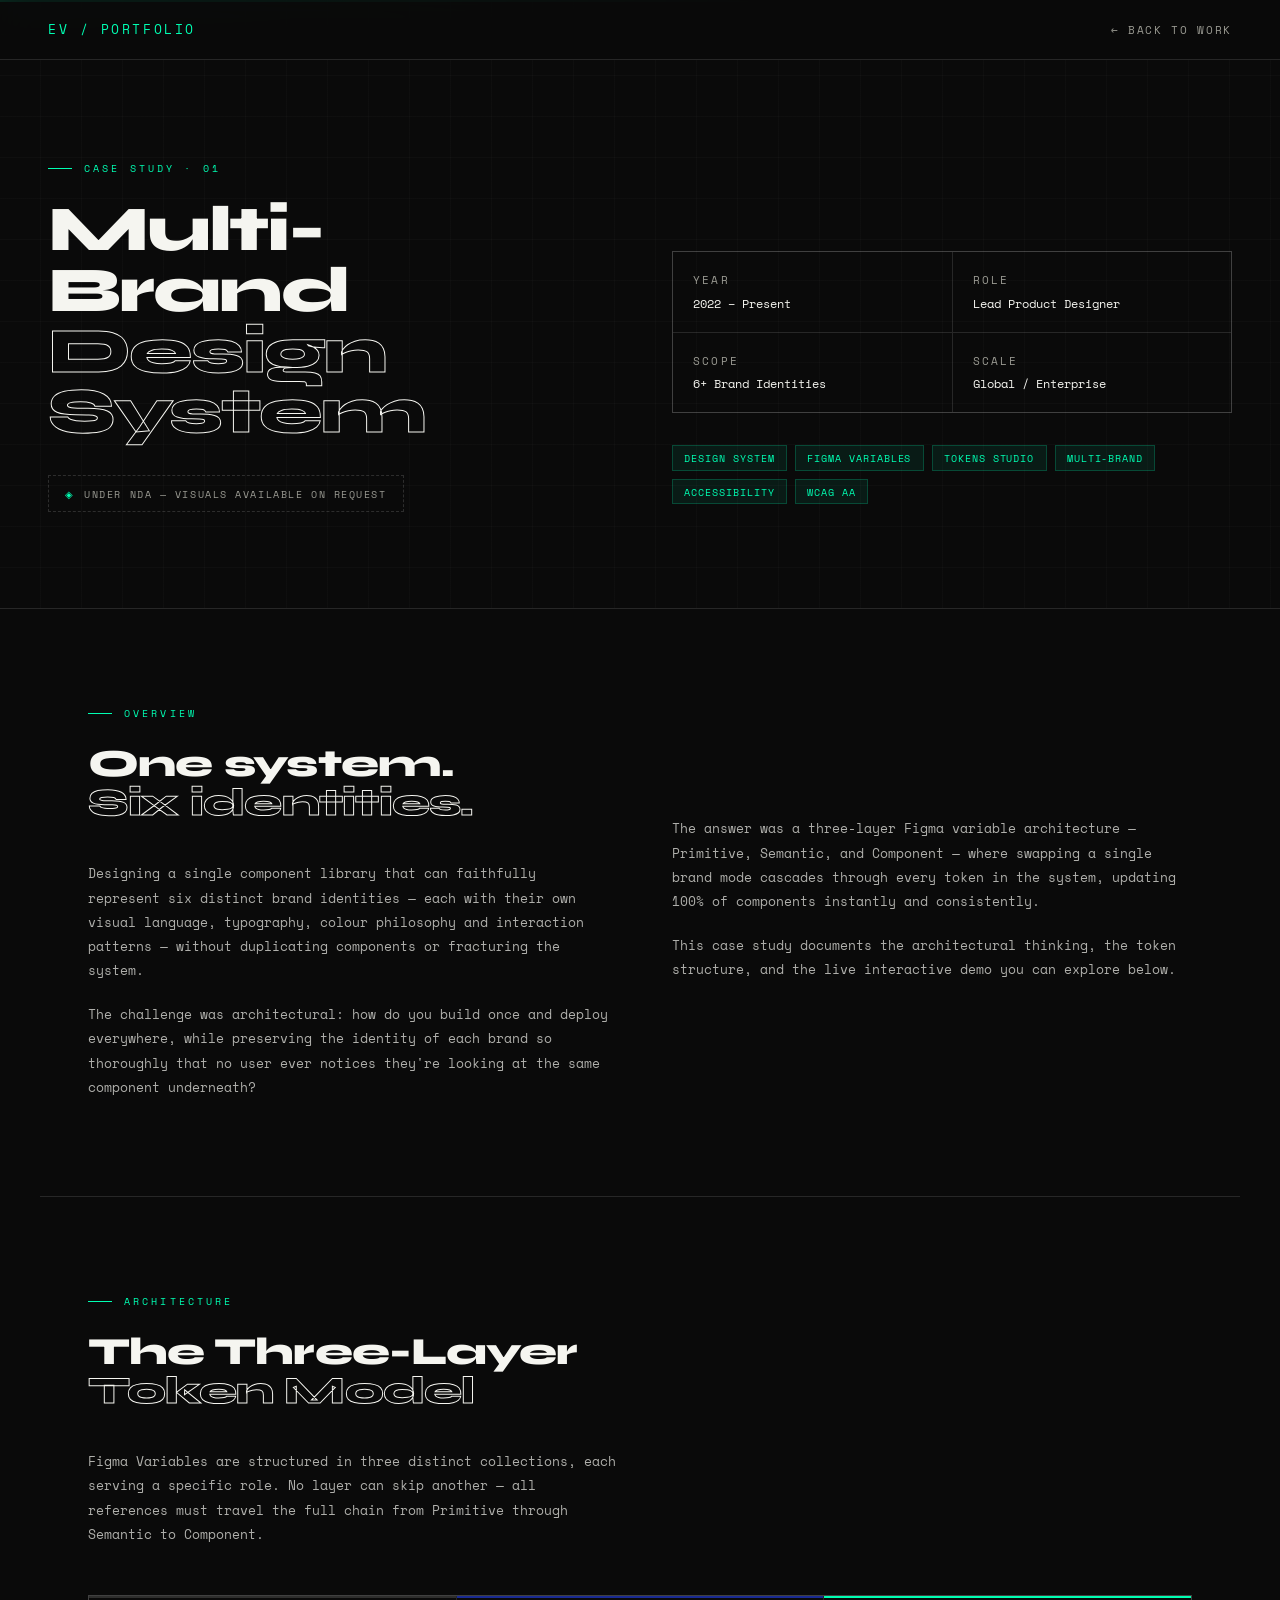
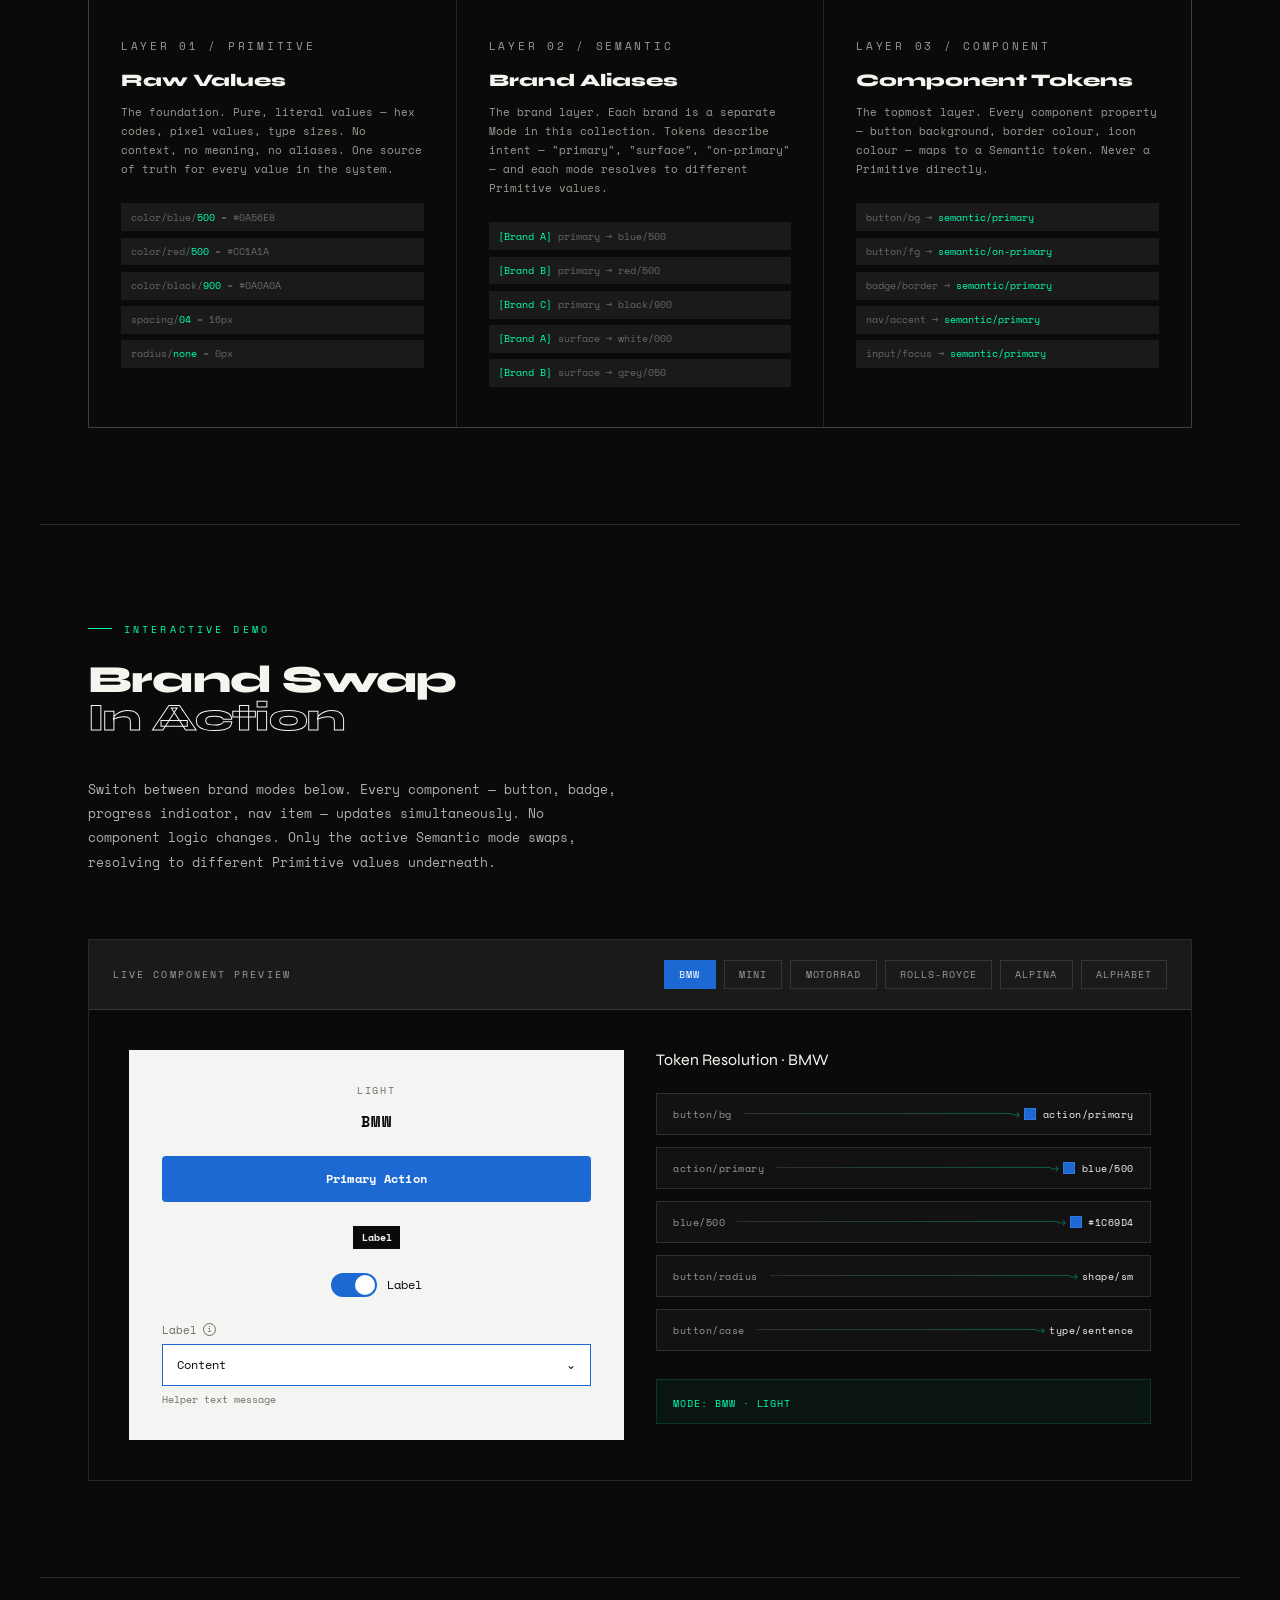
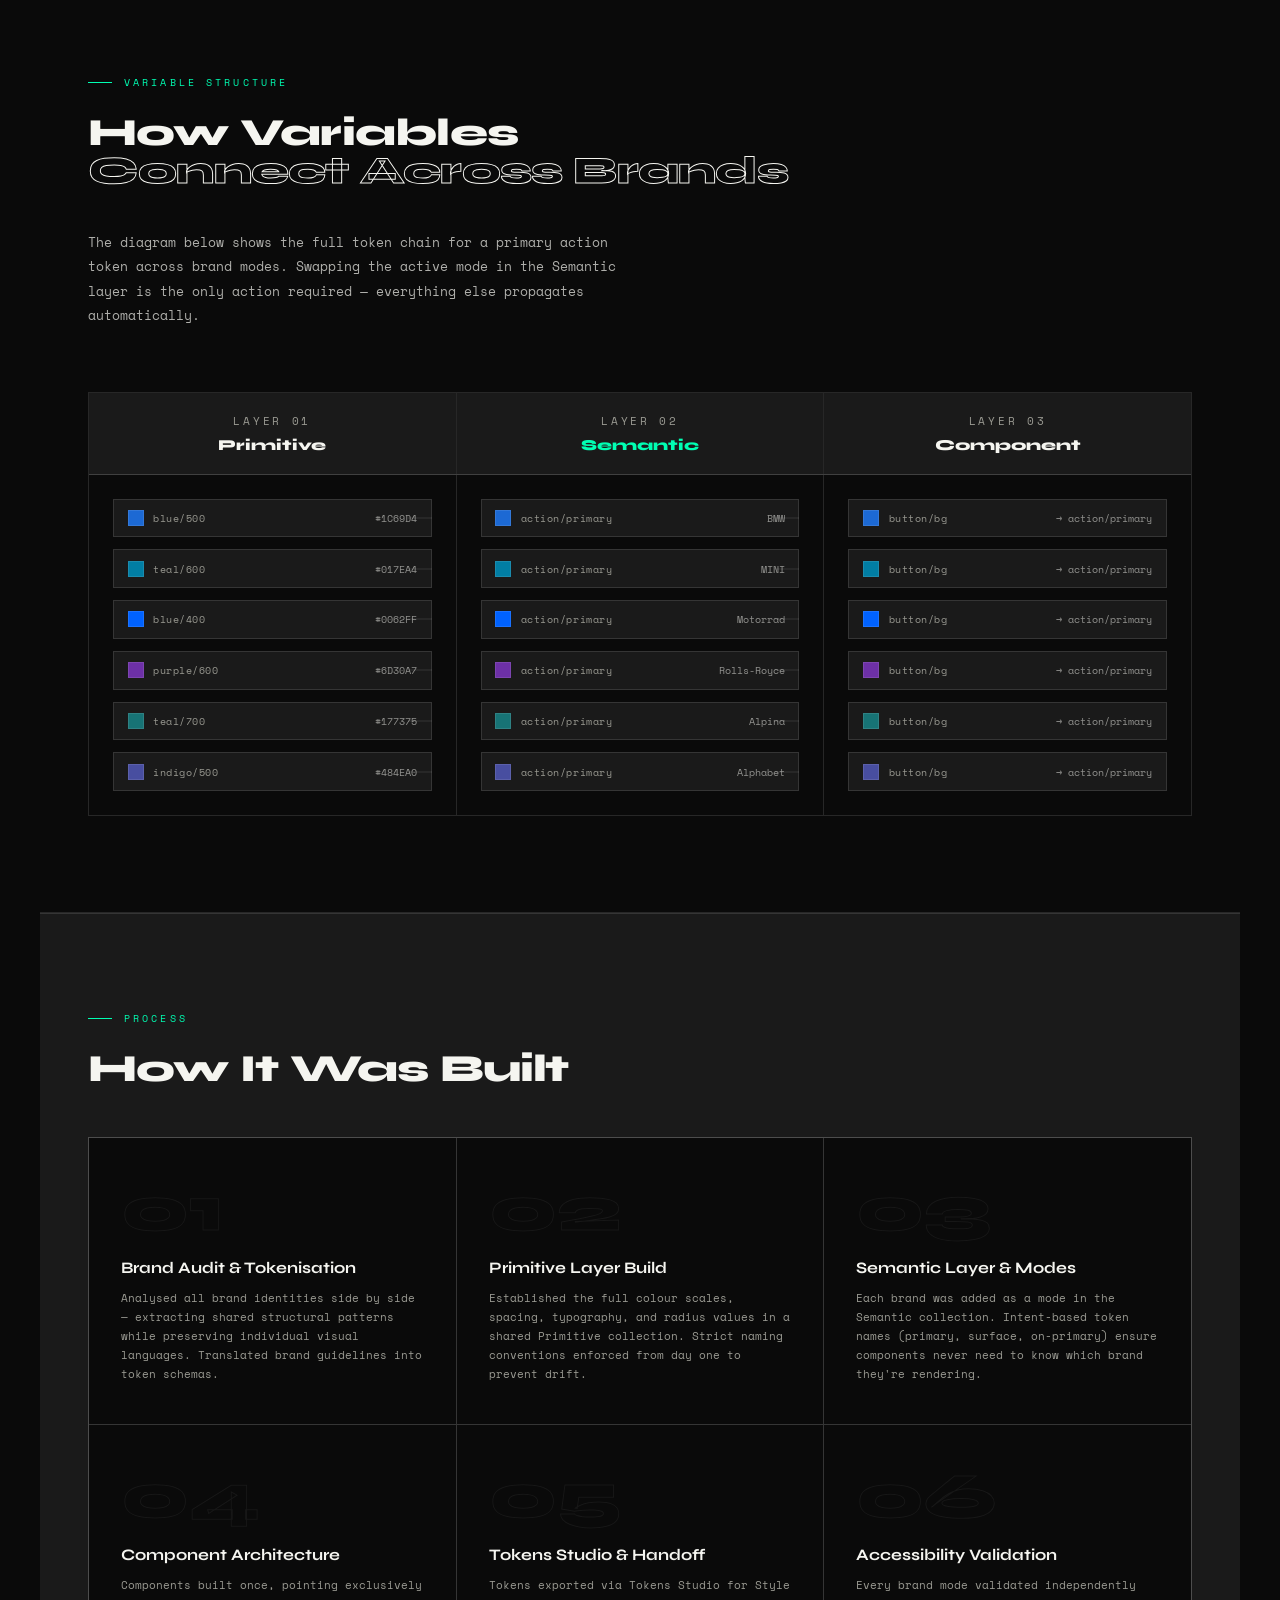
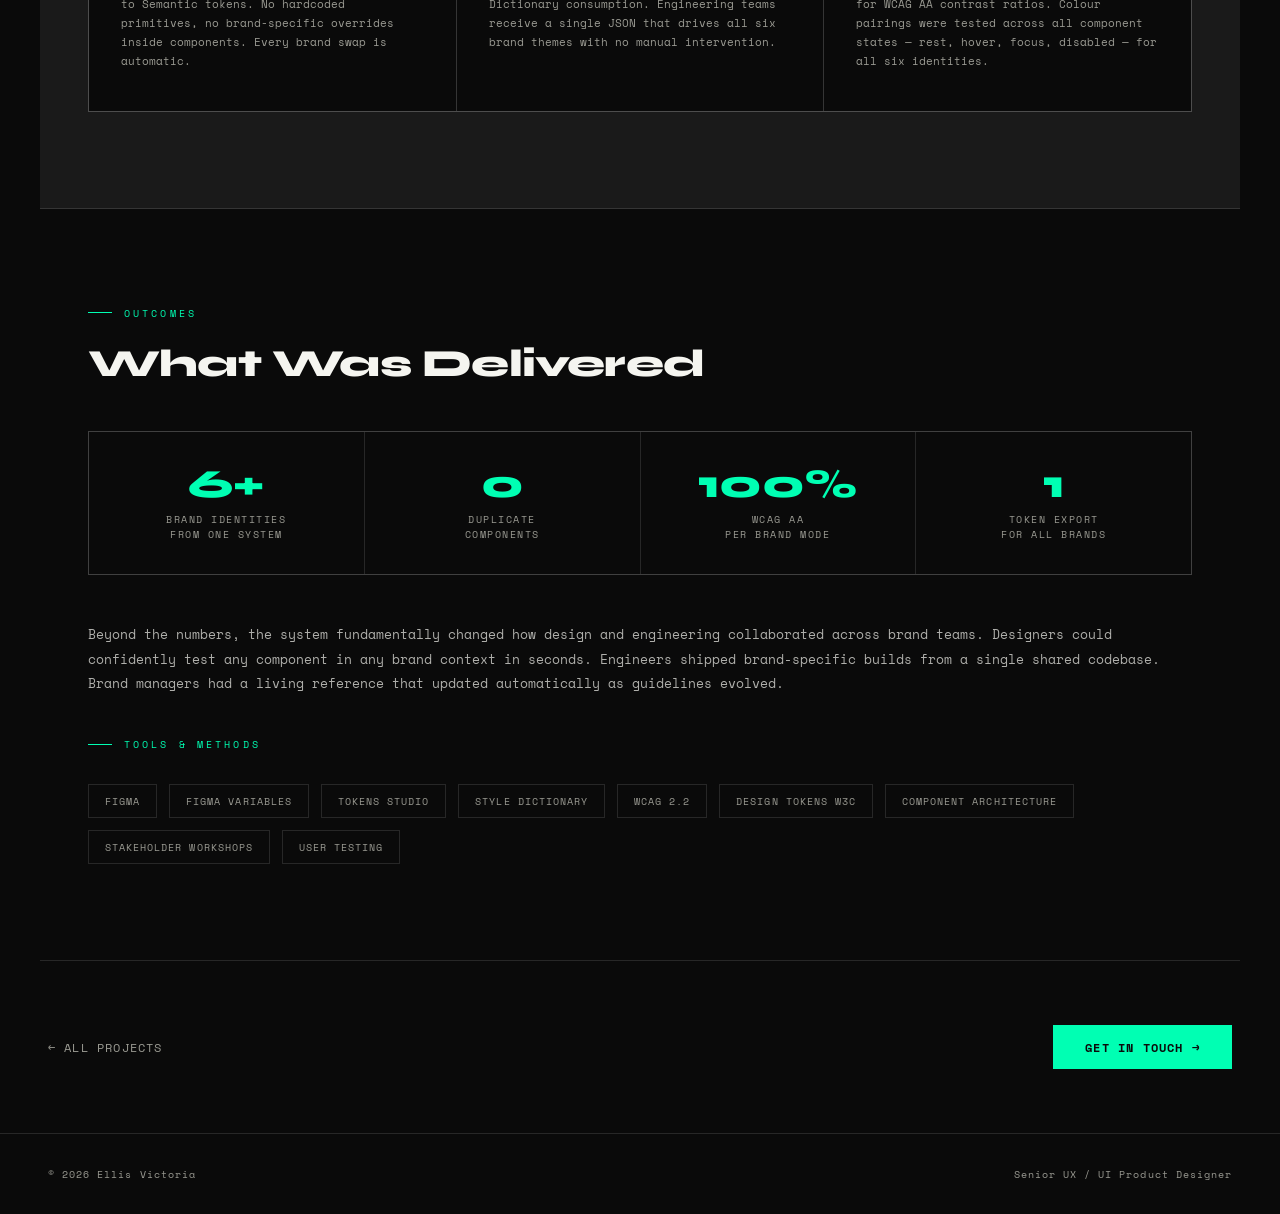
==== commit 72ab3887: "Add files via upload" ====
--- a/work-design-system.html
+++ b/work-design-system.html
@@ -411,86 +411,133 @@
       grid-template-columns: 1fr 1fr;
       gap: 2rem;
     }
-    /* Component preview */
-    .comp-preview {
+        /* Component preview — themed per brand */
+    .comp-stage {
+      --stage-bg: #f4f4f2;
+      --stage-fg: #0a0a0a;
+      --stage-muted: #6b6b66;
+      --stage-border: #cfcfca;
+      --stage-field: #ffffff;
+      background: var(--stage-bg);
+      color: var(--stage-fg);
       border: 1px solid var(--border);
       padding: 2rem;
-      background: var(--mid);
       display: flex;
       flex-direction: column;
-      gap: 1.25rem;
-    }
-    .comp-preview-label {
-      font-family: var(--font-mono);
-      font-size: 0.68rem;
+      gap: 1.5rem;
+      transition: background 0.3s, color 0.3s;
+    }
+    .comp-stage.dark {
+      --stage-bg: #0a0a0a;
+      --stage-fg: #f5f5f0;
+      --stage-muted: #9a9a92;
+      --stage-border: #2a2a2a;
+      --stage-field: #141414;
+    }
+    .stage-theme-label {
+      font-family: var(--font-mono);
+      font-size: 0.62rem;
       letter-spacing: 0.2em;
       text-transform: uppercase;
-      color: var(--muted);
-      margin-bottom: 0.5rem;
-    }
-    .comp-btn {
-      padding: 0.75rem 1.5rem;
-      font-family: var(--font-mono);
-      font-size: 0.72rem;
+      color: var(--stage-muted);
+      text-align: center;
+    }
+    .stage-brand-name {
+      font-family: var(--font-mono);
+      font-size: 0.95rem;
       font-weight: 700;
       letter-spacing: 0.1em;
       text-transform: uppercase;
+      color: var(--stage-fg);
+      text-align: center;
+      margin-top: -0.75rem;
+    }
+    .comp-btn {
+      padding: 0.85rem 1.75rem;
+      font-family: var(--font-mono);
+      font-size: 0.78rem;
+      font-weight: 700;
+      border: none;
       cursor: default;
-      border: none;
-      transition: background 0.3s, color 0.3s;
+      width: 100%;
+      transition: background 0.3s, color 0.3s, border-radius 0.3s, letter-spacing 0.3s;
+    }
+    .comp-label-badge {
+      align-self: center;
+      font-family: var(--font-mono);
+      font-size: 0.62rem;
+      font-weight: 700;
+      padding: 0.25rem 0.55rem;
+      background: var(--stage-fg);
+      color: var(--stage-bg);
+      width: fit-content;
+    }
+    .comp-switch {
+      display: flex;
+      align-items: center;
+      gap: 0.6rem;
+      justify-content: center;
+    }
+    .comp-switch-track {
+      width: 46px;
+      height: 24px;
+      border-radius: 999px;
+      background: #cfcfca;
+      position: relative;
+      transition: background 0.3s;
       display: inline-block;
-      width: fit-content;
-    }
-    .comp-badge {
+      flex-shrink: 0;
+    }
+    .comp-switch-knob {
+      position: absolute;
+      top: 2px;
+      left: 2px;
+      width: 20px;
+      height: 20px;
+      border-radius: 50%;
+      background: #ffffff;
+      transition: transform 0.3s;
+    }
+    .comp-switch-track.on .comp-switch-knob { transform: translateX(22px); }
+    .comp-switch-text {
+      font-family: var(--font-mono);
+      font-size: 0.78rem;
+      color: var(--stage-fg);
+    }
+    .comp-field { display: flex; flex-direction: column; gap: 0.4rem; }
+    .comp-field-label {
+      font-family: var(--font-mono);
+      font-size: 0.7rem;
+      color: var(--stage-muted);
+      display: flex;
+      align-items: center;
+      gap: 0.4rem;
+    }
+    .comp-field-info {
+      width: 13px; height: 13px;
+      border: 1px solid currentColor;
+      border-radius: 50%;
+      font-size: 0.5rem;
       display: inline-flex;
       align-items: center;
-      gap: 0.4rem;
-      padding: 0.3rem 0.7rem;
-      font-family: var(--font-mono);
-      font-size: 0.6rem;
-      letter-spacing: 0.1em;
-      text-transform: uppercase;
-      border: 1px solid;
-      transition: all 0.3s;
-      width: fit-content;
-    }
-    .comp-badge::before {
-      content: '';
-      width: 6px;
-      height: 6px;
-      border-radius: 50%;
-      background: currentColor;
-      flex-shrink: 0;
-    }
-    .comp-progress-bar {
-      height: 4px;
-      width: 100%;
-      background: rgba(245,245,240,0.08);
-      position: relative;
-      overflow: hidden;
-    }
-    .comp-progress-fill {
-      position: absolute;
-      left: 0; top: 0; bottom: 0;
-      width: 65%;
-      transition: background 0.3s;
-    }
-    .comp-nav-item {
-      display: flex;
-      align-items: center;
-      gap: 0.5rem;
-      font-family: var(--font-mono);
-      font-size: 0.7rem;
-      padding: 0.5rem 0;
-      border-bottom: 1px solid var(--border);
-      transition: color 0.3s;
-    }
-    .comp-nav-item::before {
-      content: '';
-      width: 10px;
-      height: 10px;
-      flex-shrink: 0;
-      transition: background 0.3s;
+      justify-content: center;
+    }
+    .comp-select {
+      display: flex;
+      justify-content: space-between;
+      align-items: center;
+      padding: 0.7rem 0.9rem;
+      border: 1px solid var(--stage-border);
+      background: var(--stage-field);
+      font-family: var(--font-mono);
+      font-size: 0.75rem;
+      color: var(--stage-fg);
+      transition: border-color 0.3s;
+    }
+    .comp-field-helper {
+      font-family: var(--font-mono);
+      font-size: 0.62rem;
+      color: var(--stage-muted);
     }
 
     /* Token resolve panel */
@@ -890,23 +937,24 @@
             <button class="brand-btn" data-brand="alphabet" aria-pressed="false" onclick="swapBrand('alphabet')">Alphabet</button>
           </div>
         </div>
+
         <div class="brand-demo-body">
-          <div class="comp-preview">
-            <div class="comp-preview-label">Components</div>
+          <div class="comp-stage" id="comp-stage">
+            <div class="stage-theme-label" id="stage-theme">Light</div>
+            <div class="stage-brand-name" id="stage-brand">BMW</div>
             <button class="comp-btn" id="demo-btn">Primary Action</button>
-            <span class="comp-badge" id="demo-badge">Active Status</span>
-            <div>
-              <div class="comp-preview-label" style="margin-bottom:0.5rem;">Progress</div>
-              <div class="comp-progress-bar">
-                <div class="comp-progress-fill" id="demo-progress"></div>
-              </div>
-            </div>
-            <div style="margin-top:0.5rem;">
-              <div class="comp-nav-item" id="demo-nav-1">Dashboard</div>
-              <div class="comp-nav-item">Reports</div>
-              <div class="comp-nav-item">Settings</div>
+            <span class="comp-label-badge">Label</span>
+            <label class="comp-switch">
+              <span class="comp-switch-track on" id="demo-switch"><span class="comp-switch-knob"></span></span>
+              <span class="comp-switch-text">Label</span>
+            </label>
+            <div class="comp-field">
+              <div class="comp-field-label">Label <span class="comp-field-info">i</span></div>
+              <div class="comp-select" id="demo-select"><span>Content</span><span>⌄</span></div>
+              <div class="comp-field-helper">Helper text message</div>
             </div>
           </div>
+
           <div class="comp-preview token-resolve" id="token-resolve-panel"></div>
         </div>
       </div>
@@ -1066,15 +1114,14 @@
     <span class="footer-copy">Senior UX / UI Product Designer</span>
   </footer>
 
-    <script>
-    // Brand definitions — real brand colours
+      <script>
     const brands = {
-      bmw:        { name: 'BMW',         primary: '#1C69D4', onPrimary: '#ffffff', subtle: 'rgba(28,105,212,0.12)',  label: 'Blue / Corporate',            prim: 'blue/500' },
-      mini:       { name: 'MINI',        primary: '#017EA4', onPrimary: '#ffffff', subtle: 'rgba(1,126,164,0.12)',   label: 'Teal / Urban',                prim: 'teal/600' },
-      motorrad:   { name: 'Motorrad',    primary: '#0062FF', onPrimary: '#ffffff', subtle: 'rgba(0,98,255,0.12)',    label: 'Electric Blue / Performance', prim: 'blue/400' },
-      rollsroyce: { name: 'Rolls-Royce', primary: '#6D30A7', onPrimary: '#ffffff', subtle: 'rgba(109,48,167,0.12)',  label: 'Purple / Luxury',             prim: 'purple/600' },
-      alpina:     { name: 'Alpina',      primary: '#177375', onPrimary: '#ffffff', subtle: 'rgba(23,115,117,0.12)',  label: 'Deep Teal / Craft',           prim: 'teal/700' },
-      alphabet:   { name: 'Alphabet',    primary: '#484EA0', onPrimary: '#ffffff', subtle: 'rgba(72,78,160,0.12)',   label: 'Indigo / Mobility',           prim: 'indigo/500' },
+      bmw:        { name:'BMW',         primary:'#1C69D4', onPrimary:'#ffffff', radius:'4px',   transform:'none',      spacing:'0.02em', theme:'light', prim:'blue/500',   shape:'shape/sm',   type:'type/sentence' },
+      mini:       { name:'MINI',        primary:'#017EA4', onPrimary:'#ffffff', radius:'999px', transform:'none',      spacing:'0.02em', theme:'light', prim:'teal/600',   shape:'shape/pill', type:'type/sentence' },
+      motorrad:   { name:'Motorrad',    primary:'#0D0D0D', onPrimary:'#ffffff', radius:'0',     transform:'uppercase', spacing:'0.05em', theme:'light', prim:'black/900',  shape:'shape/none', type:'type/upper' },
+      rollsroyce: { name:'Rolls-Royce', primary:'#6D30A7', onPrimary:'#ffffff', radius:'999px', transform:'uppercase', spacing:'0.18em', theme:'light', prim:'purple/600', shape:'shape/pill', type:'type/upper-wide' },
+      alpina:     { name:'Alpina',      primary:'#9FE6CC', onPrimary:'#0A1A14', radius:'999px', transform:'none',      spacing:'0.02em', theme:'dark',  prim:'mint/300',   shape:'shape/pill', type:'type/sentence' },
+      alphabet:   { name:'Alphabet',    primary:'#484EA0', onPrimary:'#ffffff', radius:'999px', transform:'none',      spacing:'0.02em', theme:'light', prim:'indigo/500', shape:'shape/pill', type:'type/sentence' },
     };
 
     function swapBrand(key) {
@@ -1084,26 +1131,27 @@
         const isActive = btn.dataset.brand === key;
         btn.classList.toggle('active', isActive);
         btn.setAttribute('aria-pressed', isActive ? 'true' : 'false');
-        btn.style.background = isActive ? b.primary : '';
+        btn.style.background = isActive ? (b.theme === 'dark' ? b.primary : b.primary) : '';
         btn.style.color = isActive ? b.onPrimary : '';
       });
+
+      const stage = document.getElementById('comp-stage');
+      stage.classList.toggle('dark', b.theme === 'dark');
+      document.getElementById('stage-theme').textContent = b.theme === 'dark' ? 'Dark' : 'Light';
+      document.getElementById('stage-brand').textContent = b.name;
 
       const btn = document.getElementById('demo-btn');
       btn.style.background = b.primary;
       btn.style.color = b.onPrimary;
-
-      const badge = document.getElementById('demo-badge');
-      badge.style.borderColor = b.primary;
-      badge.style.color = b.primary;
-      badge.style.background = b.subtle;
-
-      const progress = document.getElementById('demo-progress');
-      progress.style.background = b.primary;
-
-      const navItems = document.querySelectorAll('.comp-nav-item');
-      navItems[0].style.color = b.primary;
-      navItems[1].style.color = 'var(--muted)';
-      navItems[2].style.color = 'var(--muted)';
+      btn.style.borderRadius = b.radius;
+      btn.style.textTransform = b.transform;
+      btn.style.letterSpacing = b.spacing;
+
+      const sw = document.getElementById('demo-switch');
+      sw.classList.add('on');
+      sw.style.background = b.primary;
+
+      document.getElementById('demo-select').style.borderColor = b.primary;
 
       const panel = document.getElementById('token-resolve-panel');
       panel.innerHTML = `
@@ -1124,25 +1172,23 @@
           <span class="resolve-value"><span class="resolve-swatch" style="background:${b.primary}"></span> ${b.primary}</span>
         </div>
         <div class="resolve-row">
-          <span class="resolve-token-name">badge/border</span>
+          <span class="resolve-token-name">button/radius</span>
           <span class="resolve-arrow"></span>
-          <span class="resolve-value"><span class="resolve-swatch" style="background:${b.primary}"></span> action/primary</span>
+          <span class="resolve-value">${b.shape}</span>
         </div>
         <div class="resolve-row">
-          <span class="resolve-token-name">progress/fill</span>
+          <span class="resolve-token-name">button/case</span>
           <span class="resolve-arrow"></span>
-          <span class="resolve-value"><span class="resolve-swatch" style="background:${b.primary}"></span> action/primary</span>
+          <span class="resolve-value">${b.type}</span>
         </div>
         <div style="margin-top:1rem; padding:0.75rem 1rem; background:rgba(0,255,179,0.04); border:1px solid rgba(0,255,179,0.15);">
-          <span style="font-family:var(--font-mono); font-size:0.6rem; color:var(--cyan); letter-spacing:0.1em;">MODE: ${b.name}</span><br>
-          <span style="font-family:var(--font-mono); font-size:0.58rem; color:var(--muted); letter-spacing:0.05em;">${b.label}</span>
+          <span style="font-family:var(--font-mono); font-size:0.6rem; color:var(--cyan); letter-spacing:0.1em;">MODE: ${b.name} · ${b.theme.toUpperCase()}</span>
         </div>
       `;
     }
 
     swapBrand('bmw');
 
-    // Scroll reveal — respects reduced motion
     const prefersReducedMotion = window.matchMedia('(prefers-reduced-motion: reduce)').matches;
     if (prefersReducedMotion) {
       document.querySelectorAll('.reveal').forEach(el => el.classList.add('visible'));
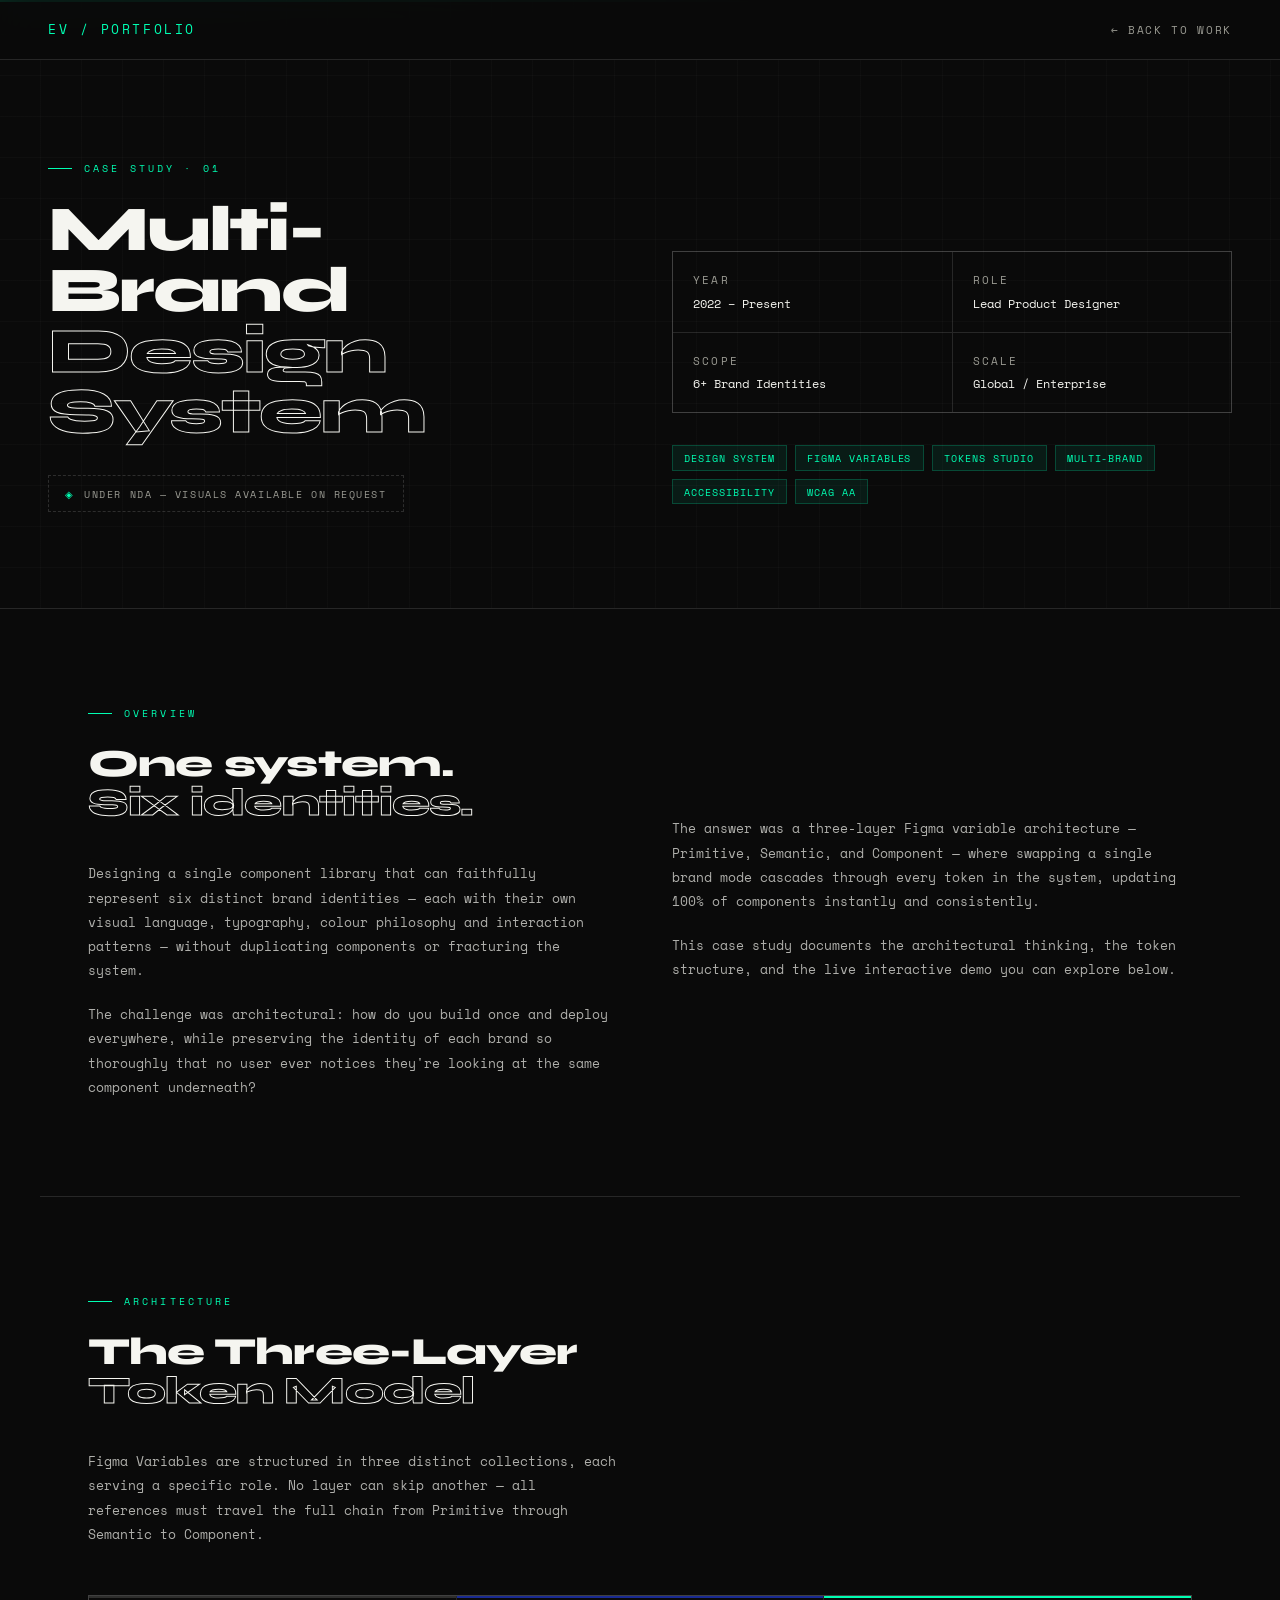
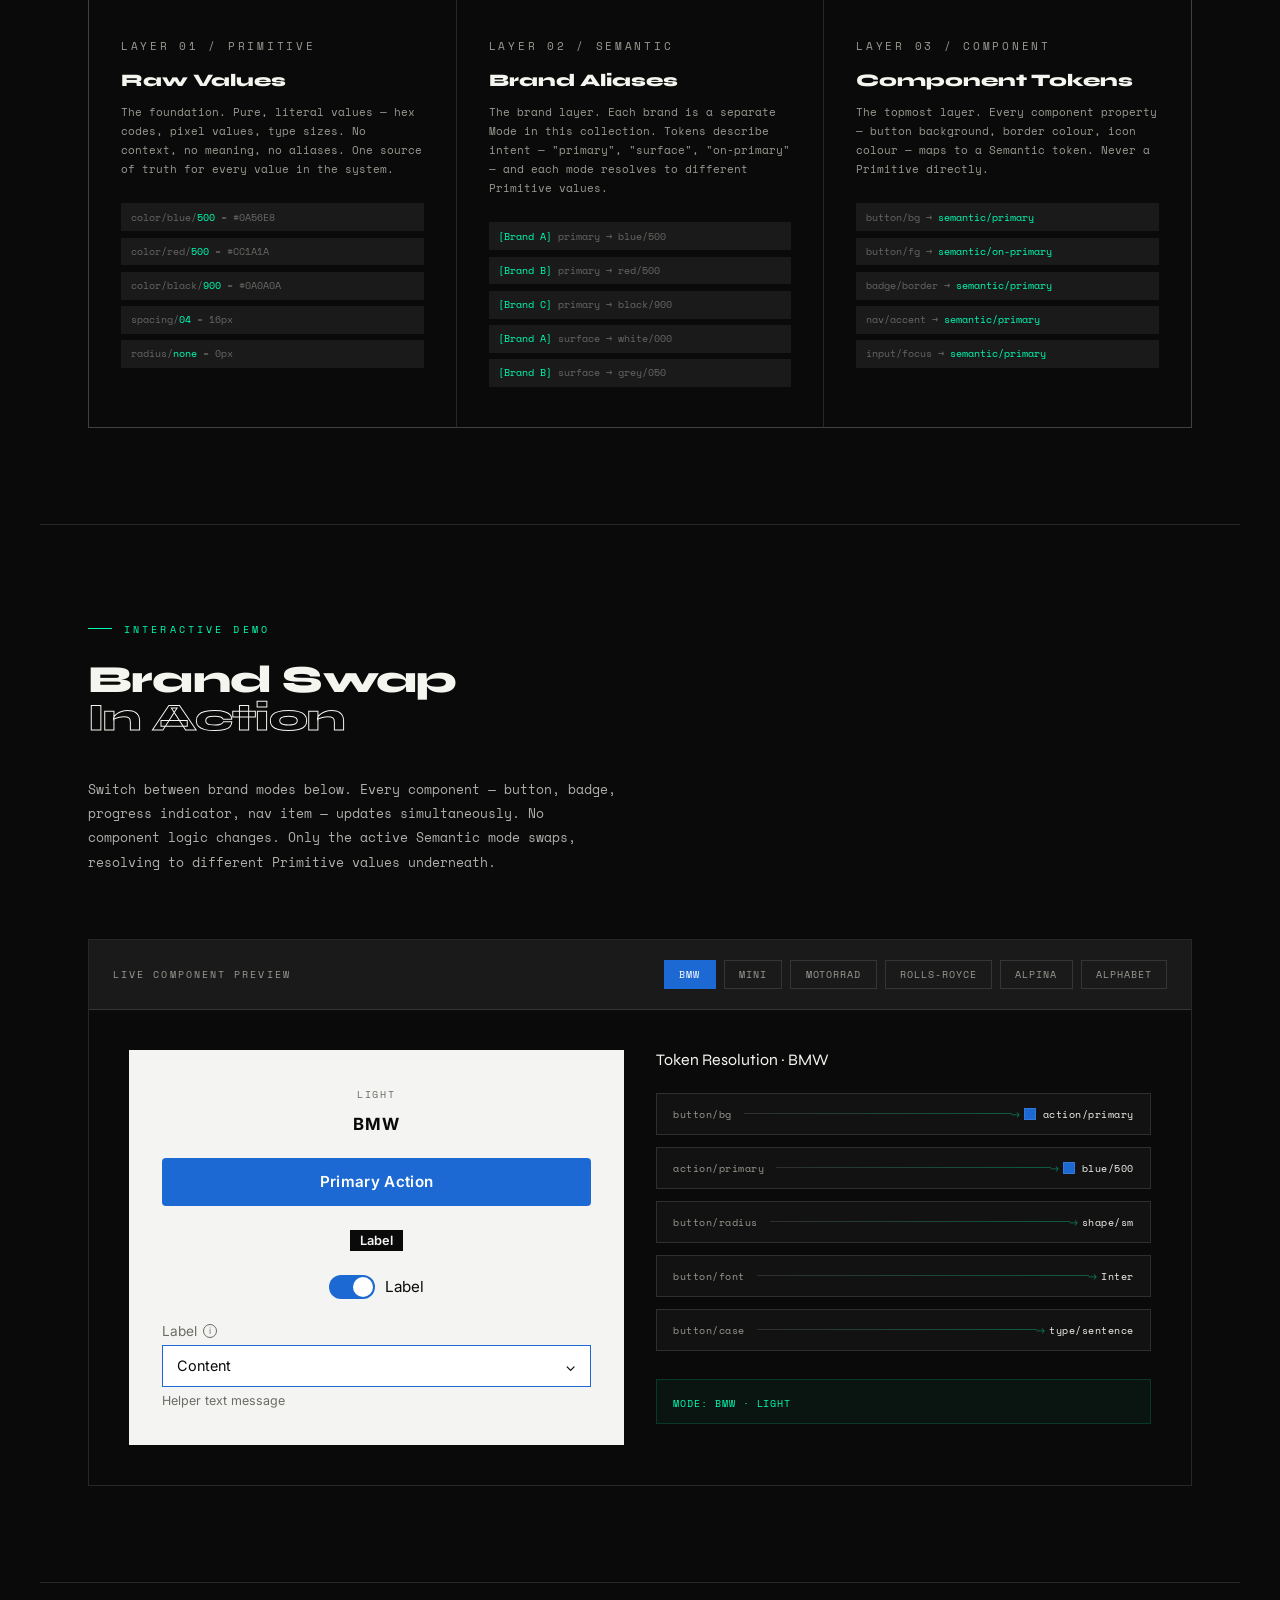
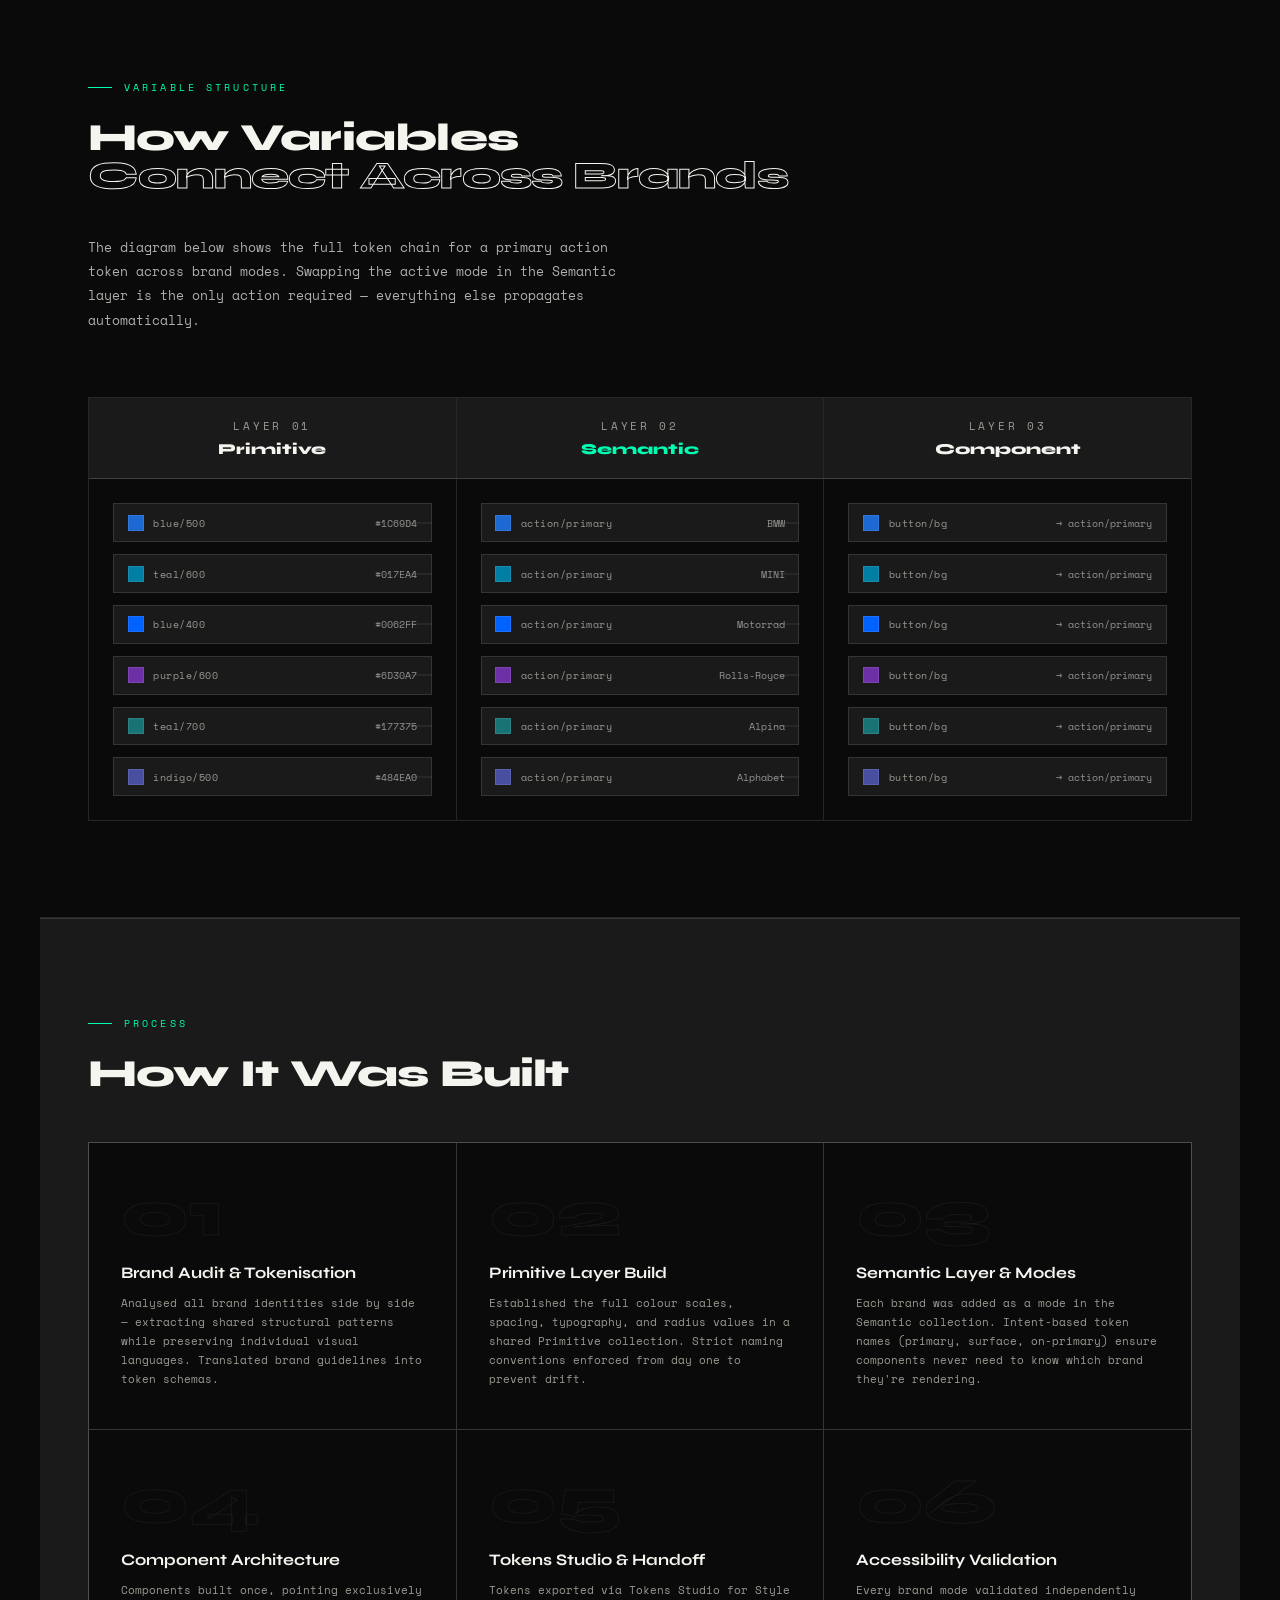
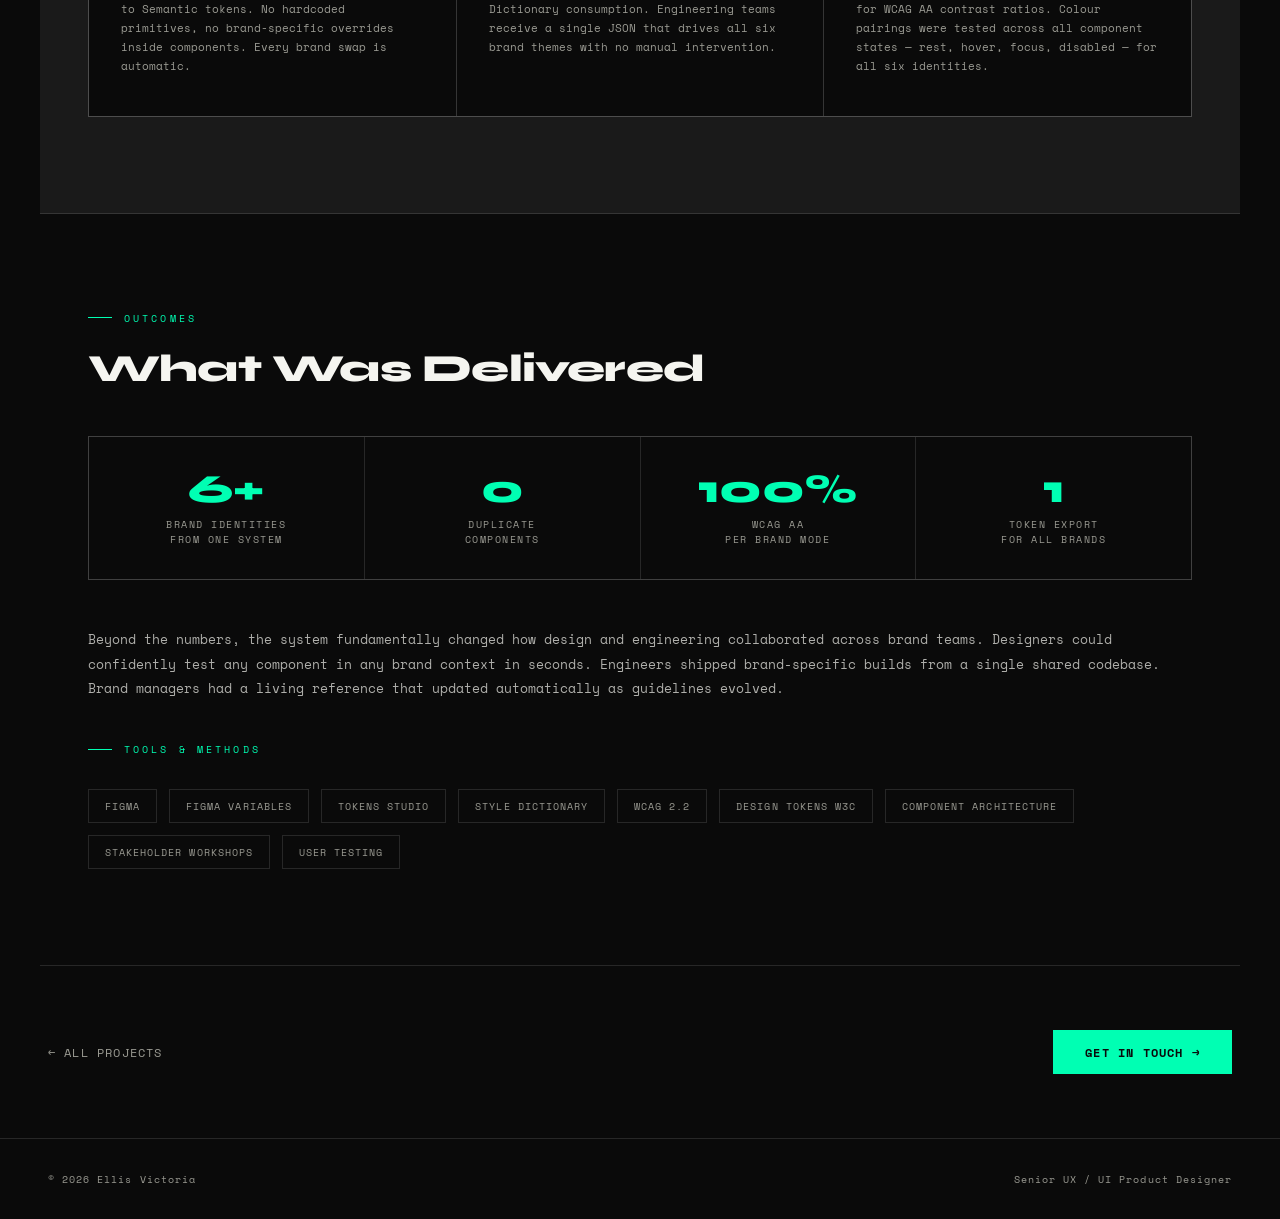
==== commit 3c1a7621: "Add files via upload" ====
--- a/work-design-system.html
+++ b/work-design-system.html
@@ -7,6 +7,7 @@
   <link rel="preconnect" href="https://fonts.googleapis.com">
   <link rel="preconnect" href="https://fonts.gstatic.com" crossorigin>
   <link href="https://fonts.googleapis.com/css2?family=Space+Mono:ital,wght@0,400;0,700;1,400&family=Syne:wght@400;700;800&display=swap" rel="stylesheet">
+  <link href="https://fonts.googleapis.com/css2?family=Inter:wght@400;500;600;700&family=Work+Sans:wght@400;500;600;700&family=Oswald:wght@500;600;700&family=Cormorant+Garamond:wght@500;600;700&family=Archivo:wght@400;500;600;700&display=swap" rel="stylesheet">
   <style>
     *, *::before, *::after { box-sizing: border-box; margin: 0; padding: 0; }
 
@@ -418,10 +419,11 @@
       --stage-muted: #6b6b66;
       --stage-border: #cfcfca;
       --stage-field: #ffffff;
+      --stage-font: 'Inter', sans-serif;
       background: var(--stage-bg);
       color: var(--stage-fg);
       border: 1px solid var(--border);
-      padding: 2rem;
+      padding: 2.25rem 2rem;
       display: flex;
       flex-direction: column;
       gap: 1.5rem;
@@ -443,20 +445,20 @@
       text-align: center;
     }
     .stage-brand-name {
-      font-family: var(--font-mono);
-      font-size: 0.95rem;
+      font-family: var(--stage-font);
+      font-size: 1.05rem;
       font-weight: 700;
-      letter-spacing: 0.1em;
+      letter-spacing: 0.04em;
       text-transform: uppercase;
       color: var(--stage-fg);
       text-align: center;
       margin-top: -0.75rem;
     }
     .comp-btn {
-      padding: 0.85rem 1.75rem;
-      font-family: var(--font-mono);
-      font-size: 0.78rem;
-      font-weight: 700;
+      padding: 0.9rem 1.75rem;
+      font-family: var(--stage-font);
+      font-size: 0.95rem;
+      font-weight: 600;
       border: none;
       cursor: default;
       width: 100%;
@@ -464,10 +466,10 @@
     }
     .comp-label-badge {
       align-self: center;
-      font-family: var(--font-mono);
-      font-size: 0.62rem;
-      font-weight: 700;
-      padding: 0.25rem 0.55rem;
+      font-family: var(--stage-font);
+      font-size: 0.8rem;
+      font-weight: 600;
+      padding: 0.2rem 0.6rem;
       background: var(--stage-fg);
       color: var(--stage-bg);
       width: fit-content;
@@ -500,24 +502,24 @@
     }
     .comp-switch-track.on .comp-switch-knob { transform: translateX(22px); }
     .comp-switch-text {
-      font-family: var(--font-mono);
-      font-size: 0.78rem;
+      font-family: var(--stage-font);
+      font-size: 0.95rem;
       color: var(--stage-fg);
     }
     .comp-field { display: flex; flex-direction: column; gap: 0.4rem; }
     .comp-field-label {
-      font-family: var(--font-mono);
-      font-size: 0.7rem;
+      font-family: var(--stage-font);
+      font-size: 0.85rem;
       color: var(--stage-muted);
       display: flex;
       align-items: center;
       gap: 0.4rem;
     }
     .comp-field-info {
-      width: 13px; height: 13px;
+      width: 14px; height: 14px;
       border: 1px solid currentColor;
       border-radius: 50%;
-      font-size: 0.5rem;
+      font-size: 0.55rem;
       display: inline-flex;
       align-items: center;
       justify-content: center;
@@ -529,14 +531,14 @@
       padding: 0.7rem 0.9rem;
       border: 1px solid var(--stage-border);
       background: var(--stage-field);
-      font-family: var(--font-mono);
-      font-size: 0.75rem;
+      font-family: var(--stage-font);
+      font-size: 0.9rem;
       color: var(--stage-fg);
       transition: border-color 0.3s;
     }
     .comp-field-helper {
-      font-family: var(--font-mono);
-      font-size: 0.62rem;
+      font-family: var(--stage-font);
+      font-size: 0.78rem;
       color: var(--stage-muted);
     }
 
@@ -1114,14 +1116,14 @@
     <span class="footer-copy">Senior UX / UI Product Designer</span>
   </footer>
 
-      <script>
+     <script>
     const brands = {
-      bmw:        { name:'BMW',         primary:'#1C69D4', onPrimary:'#ffffff', radius:'4px',   transform:'none',      spacing:'0.02em', theme:'light', prim:'blue/500',   shape:'shape/sm',   type:'type/sentence' },
-      mini:       { name:'MINI',        primary:'#017EA4', onPrimary:'#ffffff', radius:'999px', transform:'none',      spacing:'0.02em', theme:'light', prim:'teal/600',   shape:'shape/pill', type:'type/sentence' },
-      motorrad:   { name:'Motorrad',    primary:'#0D0D0D', onPrimary:'#ffffff', radius:'0',     transform:'uppercase', spacing:'0.05em', theme:'light', prim:'black/900',  shape:'shape/none', type:'type/upper' },
-      rollsroyce: { name:'Rolls-Royce', primary:'#6D30A7', onPrimary:'#ffffff', radius:'999px', transform:'uppercase', spacing:'0.18em', theme:'light', prim:'purple/600', shape:'shape/pill', type:'type/upper-wide' },
-      alpina:     { name:'Alpina',      primary:'#9FE6CC', onPrimary:'#0A1A14', radius:'999px', transform:'none',      spacing:'0.02em', theme:'dark',  prim:'mint/300',   shape:'shape/pill', type:'type/sentence' },
-      alphabet:   { name:'Alphabet',    primary:'#484EA0', onPrimary:'#ffffff', radius:'999px', transform:'none',      spacing:'0.02em', theme:'light', prim:'indigo/500', shape:'shape/pill', type:'type/sentence' },
+      bmw:        { name:'BMW',         primary:'#1C69D4', onPrimary:'#ffffff', font:"'Inter', sans-serif",             radius:'4px',   transform:'none',      spacing:'0.02em', theme:'light', prim:'blue/500',   shape:'shape/sm',   type:'type/sentence' },
+      mini:       { name:'MINI',        primary:'#017EA4', onPrimary:'#ffffff', font:"'Work Sans', sans-serif",         radius:'999px', transform:'none',      spacing:'0.02em', theme:'light', prim:'teal/600',   shape:'shape/pill', type:'type/sentence' },
+      motorrad:   { name:'Motorrad',    primary:'#0D0D0D', onPrimary:'#ffffff', font:"'Oswald', sans-serif",            radius:'0',     transform:'uppercase', spacing:'0.05em', theme:'light', prim:'black/900',  shape:'shape/none', type:'type/upper' },
+      rollsroyce: { name:'Rolls-Royce', primary:'#6D30A7', onPrimary:'#ffffff', font:"'Cormorant Garamond', serif",     radius:'999px', transform:'uppercase', spacing:'0.18em', theme:'light', prim:'purple/600', shape:'shape/pill', type:'type/upper-wide' },
+      alpina:     { name:'Alpina',      primary:'#9FE6CC', onPrimary:'#0A1A14', font:"'Archivo', sans-serif",           radius:'999px', transform:'none',      spacing:'0.02em', theme:'dark',  prim:'mint/300',   shape:'shape/pill', type:'type/sentence' },
+      alphabet:   { name:'Alphabet',    primary:'#484EA0', onPrimary:'#ffffff', font:"'Inter', sans-serif",             radius:'999px', transform:'none',      spacing:'0.02em', theme:'light', prim:'indigo/500', shape:'shape/pill', type:'type/sentence' },
     };
 
     function swapBrand(key) {
@@ -1131,12 +1133,13 @@
         const isActive = btn.dataset.brand === key;
         btn.classList.toggle('active', isActive);
         btn.setAttribute('aria-pressed', isActive ? 'true' : 'false');
-        btn.style.background = isActive ? (b.theme === 'dark' ? b.primary : b.primary) : '';
+        btn.style.background = isActive ? b.primary : '';
         btn.style.color = isActive ? b.onPrimary : '';
       });
 
       const stage = document.getElementById('comp-stage');
       stage.classList.toggle('dark', b.theme === 'dark');
+      stage.style.setProperty('--stage-font', b.font);
       document.getElementById('stage-theme').textContent = b.theme === 'dark' ? 'Dark' : 'Light';
       document.getElementById('stage-brand').textContent = b.name;
 
@@ -1167,14 +1170,14 @@
           <span class="resolve-value"><span class="resolve-swatch" style="background:${b.primary}"></span> ${b.prim}</span>
         </div>
         <div class="resolve-row">
-          <span class="resolve-token-name">${b.prim}</span>
-          <span class="resolve-arrow"></span>
-          <span class="resolve-value"><span class="resolve-swatch" style="background:${b.primary}"></span> ${b.primary}</span>
-        </div>
-        <div class="resolve-row">
           <span class="resolve-token-name">button/radius</span>
           <span class="resolve-arrow"></span>
           <span class="resolve-value">${b.shape}</span>
+        </div>
+        <div class="resolve-row">
+          <span class="resolve-token-name">button/font</span>
+          <span class="resolve-arrow"></span>
+          <span class="resolve-value">${b.font.split(',')[0].replace(/'/g, '')}</span>
         </div>
         <div class="resolve-row">
           <span class="resolve-token-name">button/case</span>
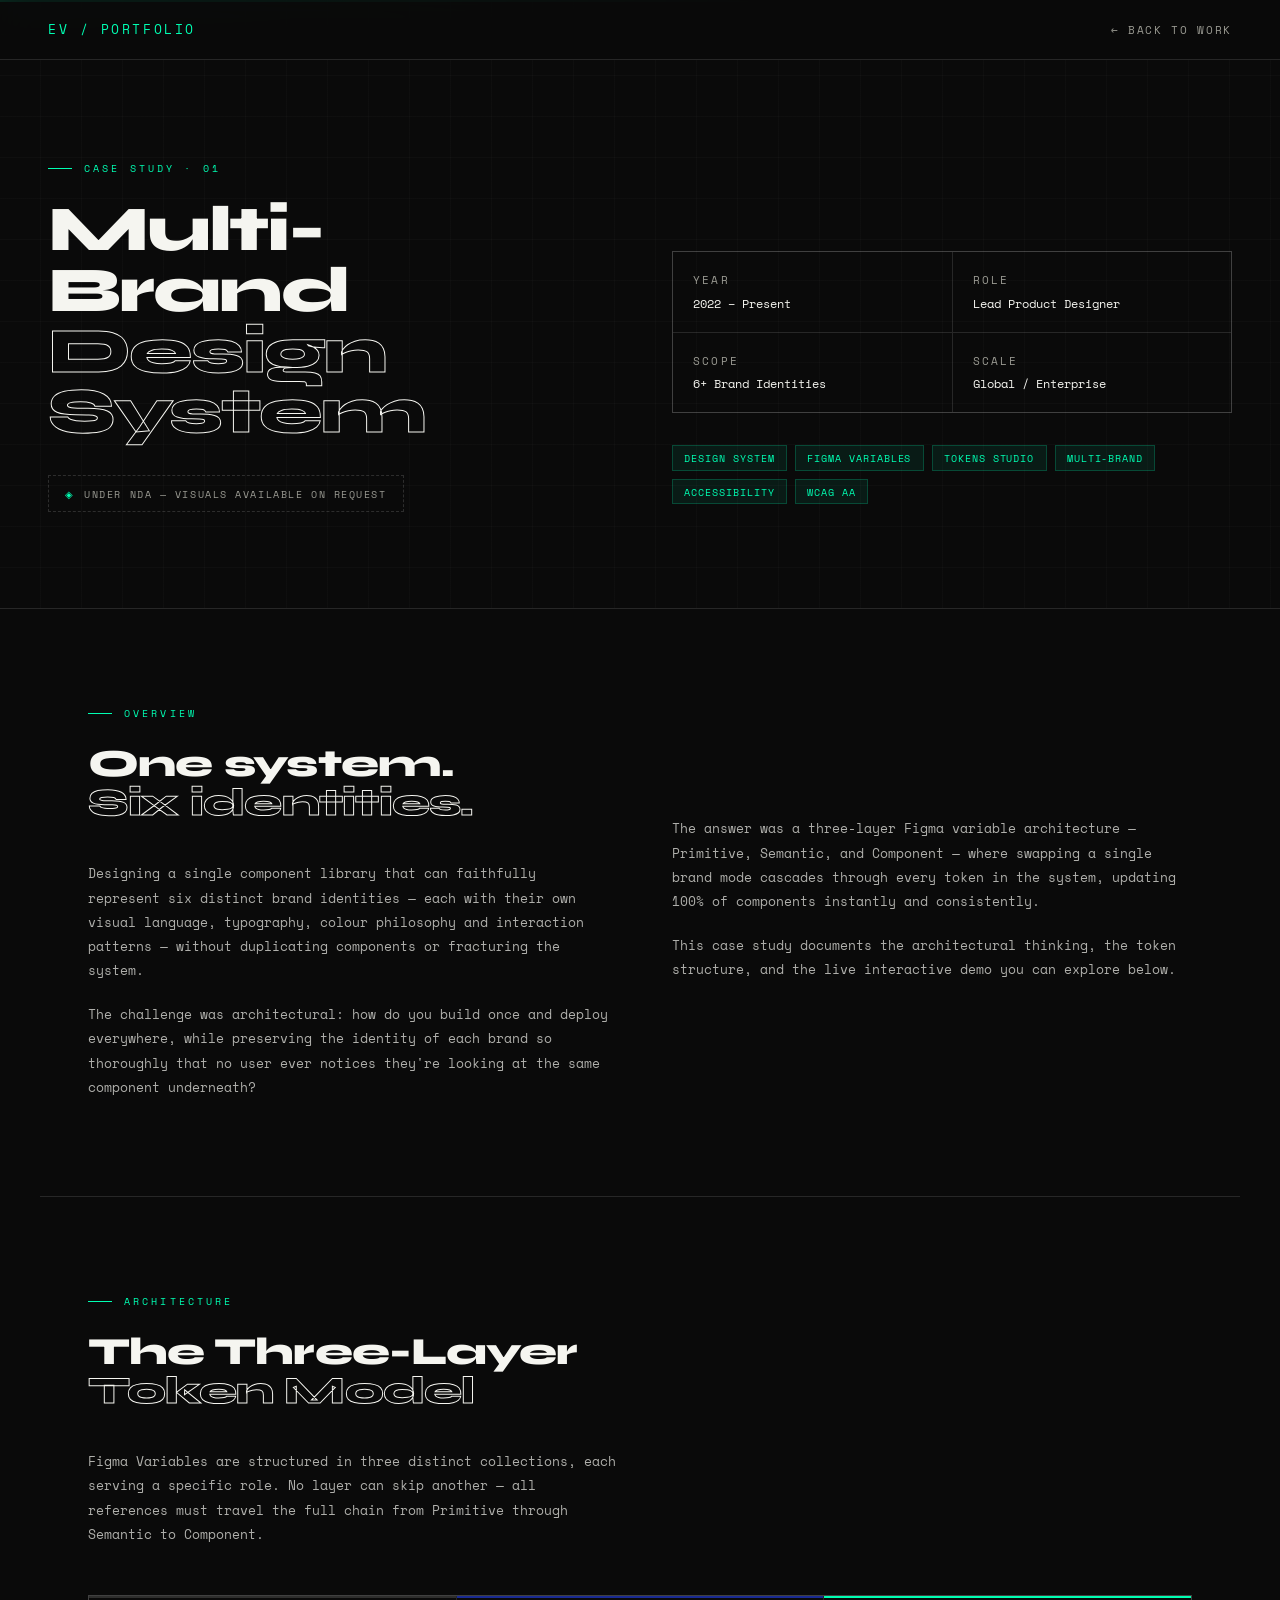
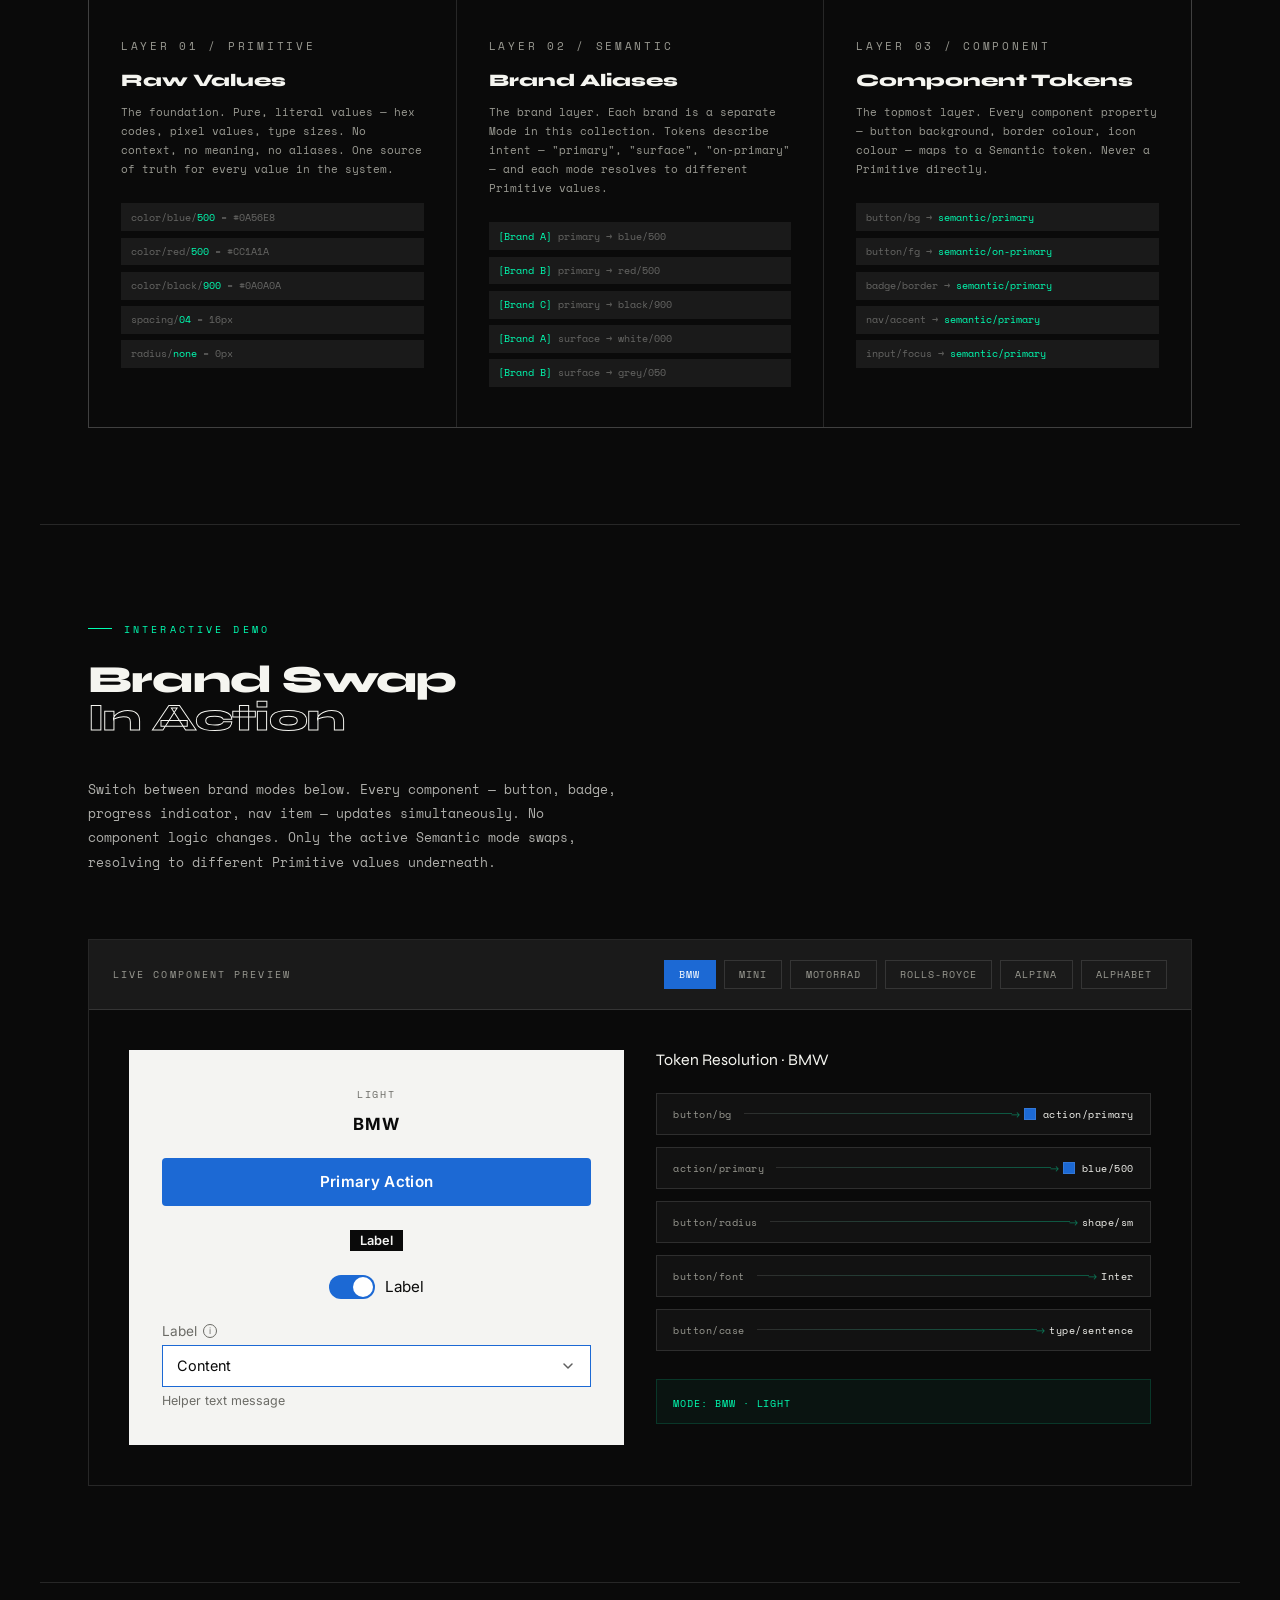
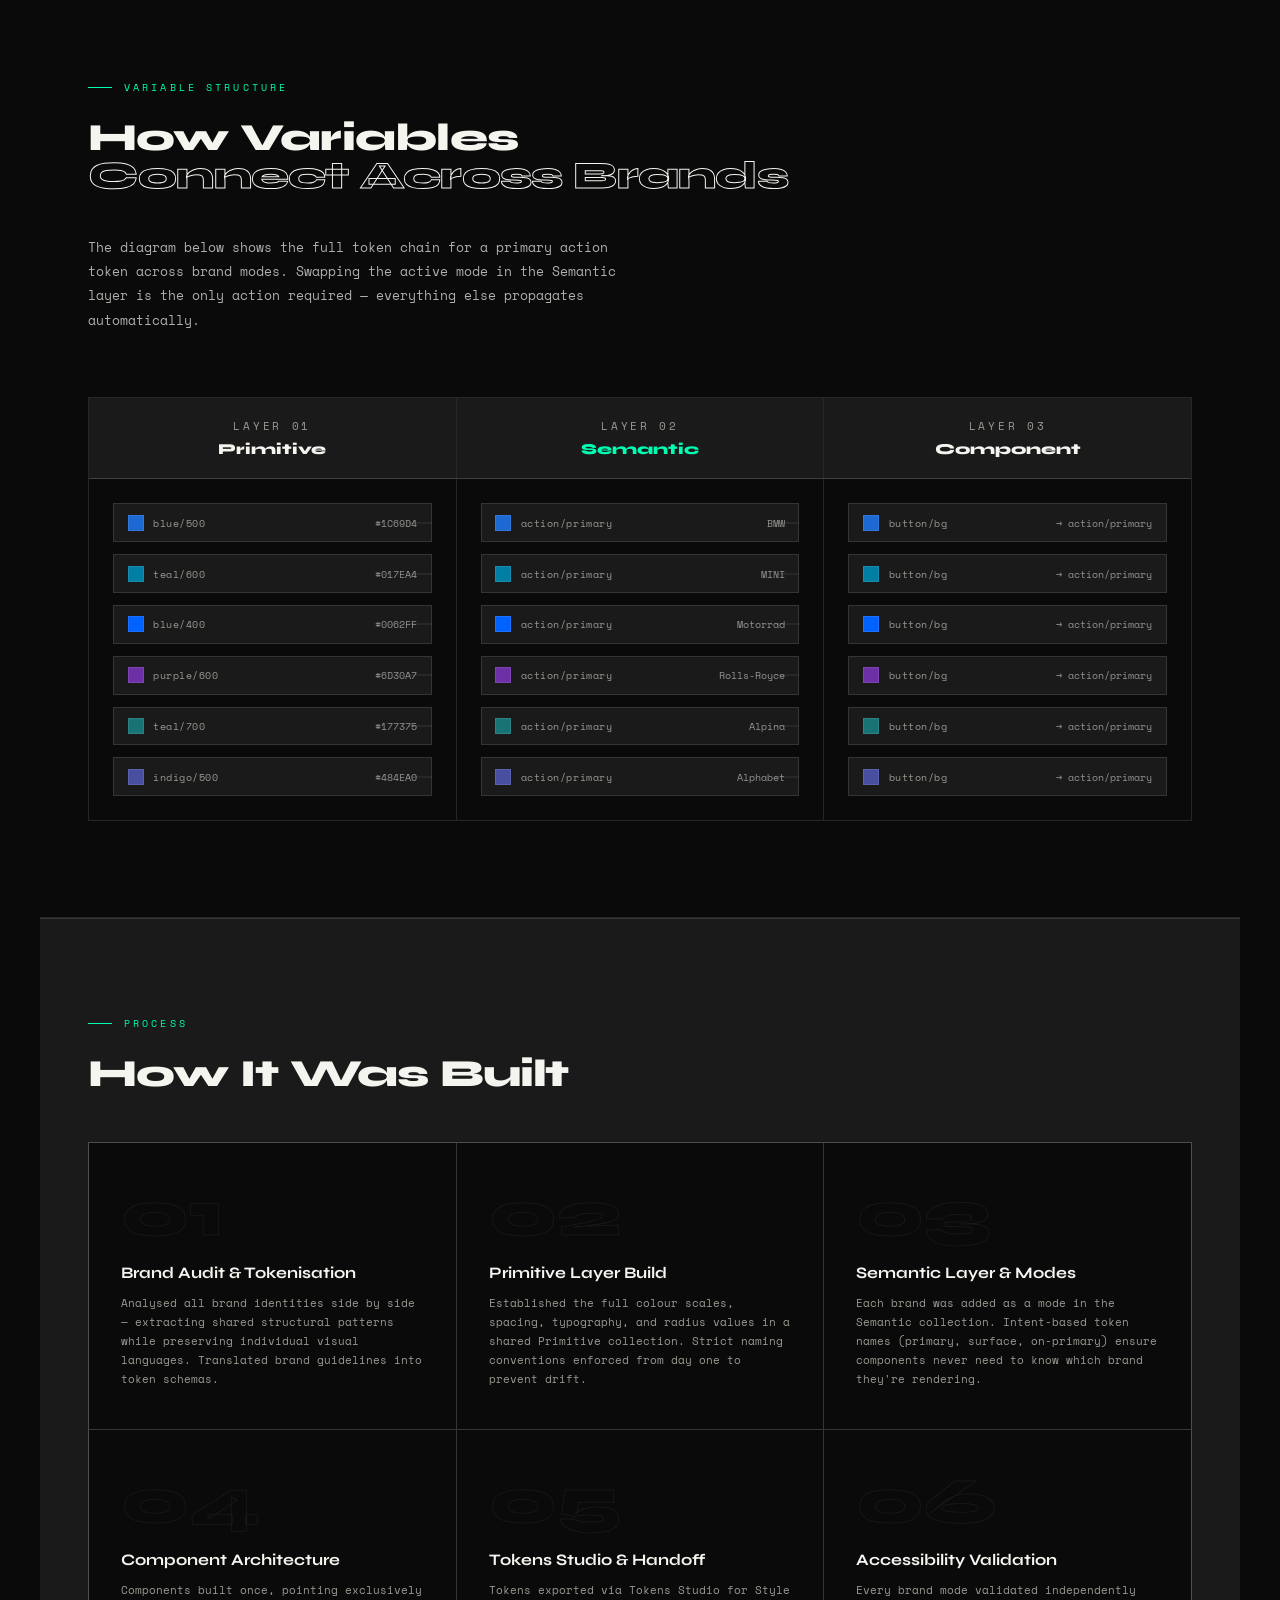
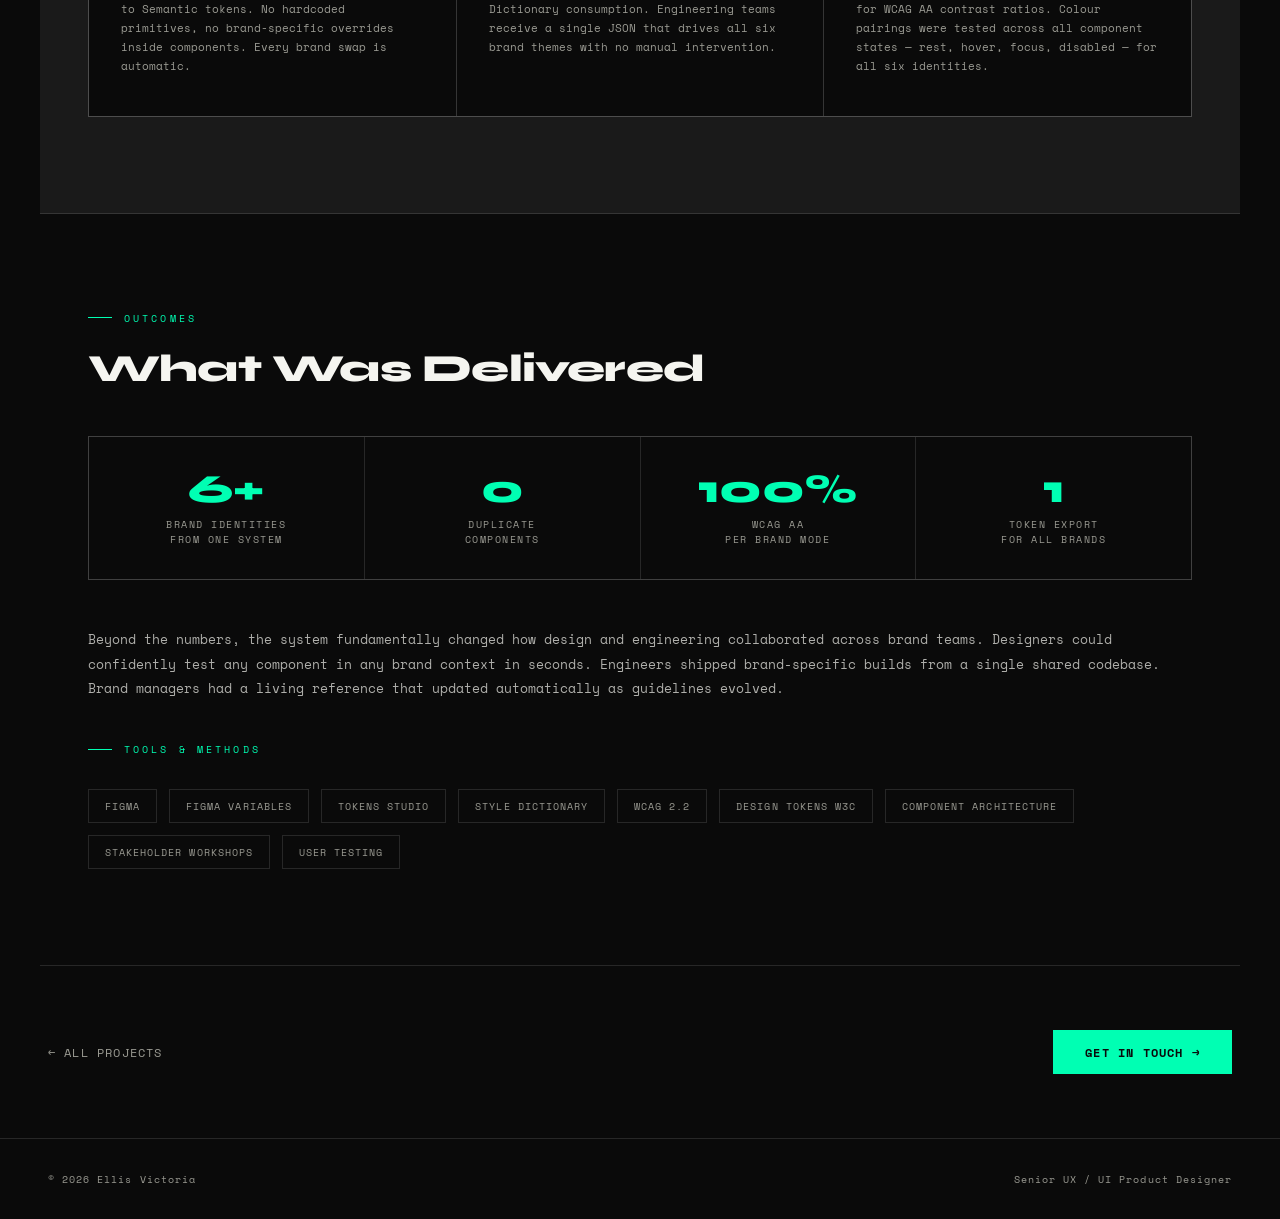
==== commit d01ee32a: "Add files via upload" ====
--- a/work-design-system.html
+++ b/work-design-system.html
@@ -524,6 +524,10 @@
       align-items: center;
       justify-content: center;
     }
+    .comp-select-chevron {
+      flex-shrink: 0;
+      opacity: 0.65;
+    }
     .comp-select {
       display: flex;
       justify-content: space-between;
@@ -952,7 +956,10 @@
             </label>
             <div class="comp-field">
               <div class="comp-field-label">Label <span class="comp-field-info">i</span></div>
-              <div class="comp-select" id="demo-select"><span>Content</span><span>⌄</span></div>
+              <div class="comp-select" id="demo-select">
+                <span>Content</span>
+                <svg class="comp-select-chevron" width="16" height="16" viewBox="0 0 24 24" fill="none" stroke="currentColor" stroke-width="2.25" stroke-linecap="round" stroke-linejoin="round" aria-hidden="true"><polyline points="6 9 12 15 18 9"></polyline></svg>
+              </div>              
               <div class="comp-field-helper">Helper text message</div>
             </div>
           </div>
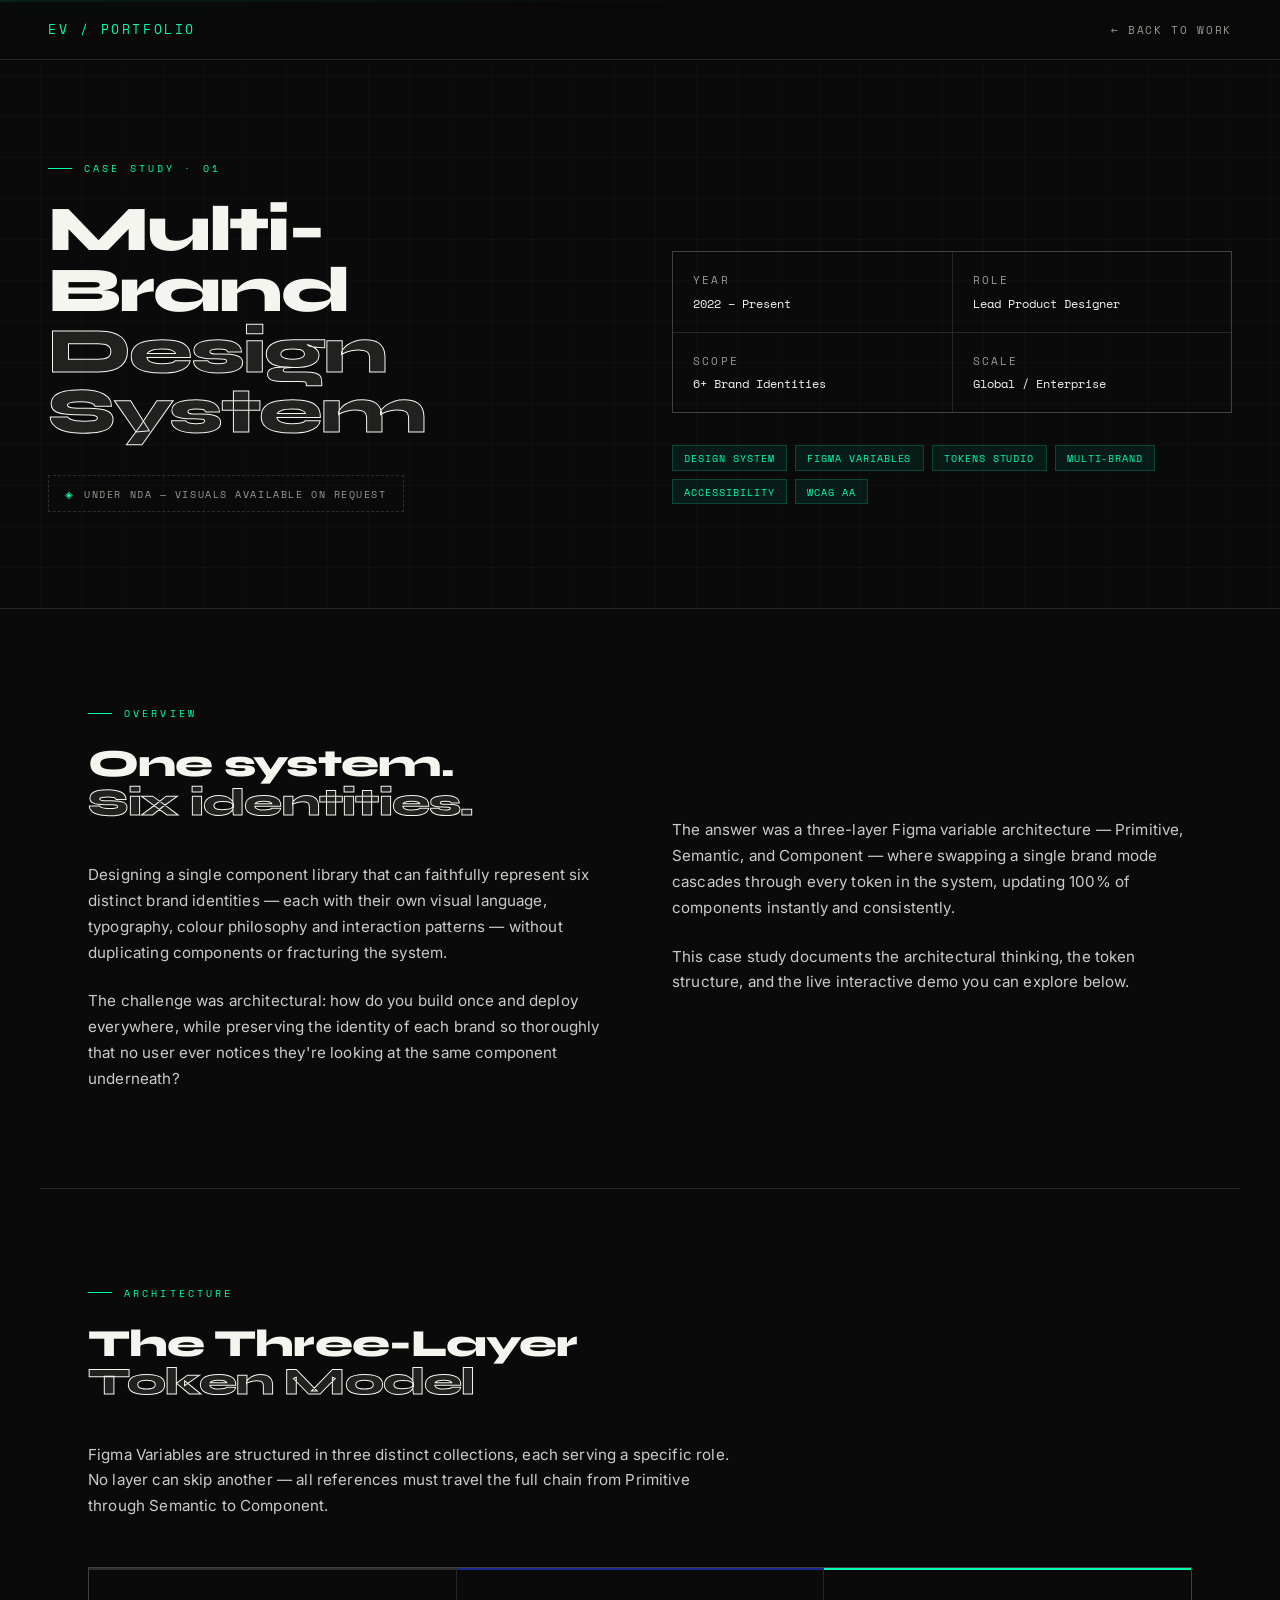
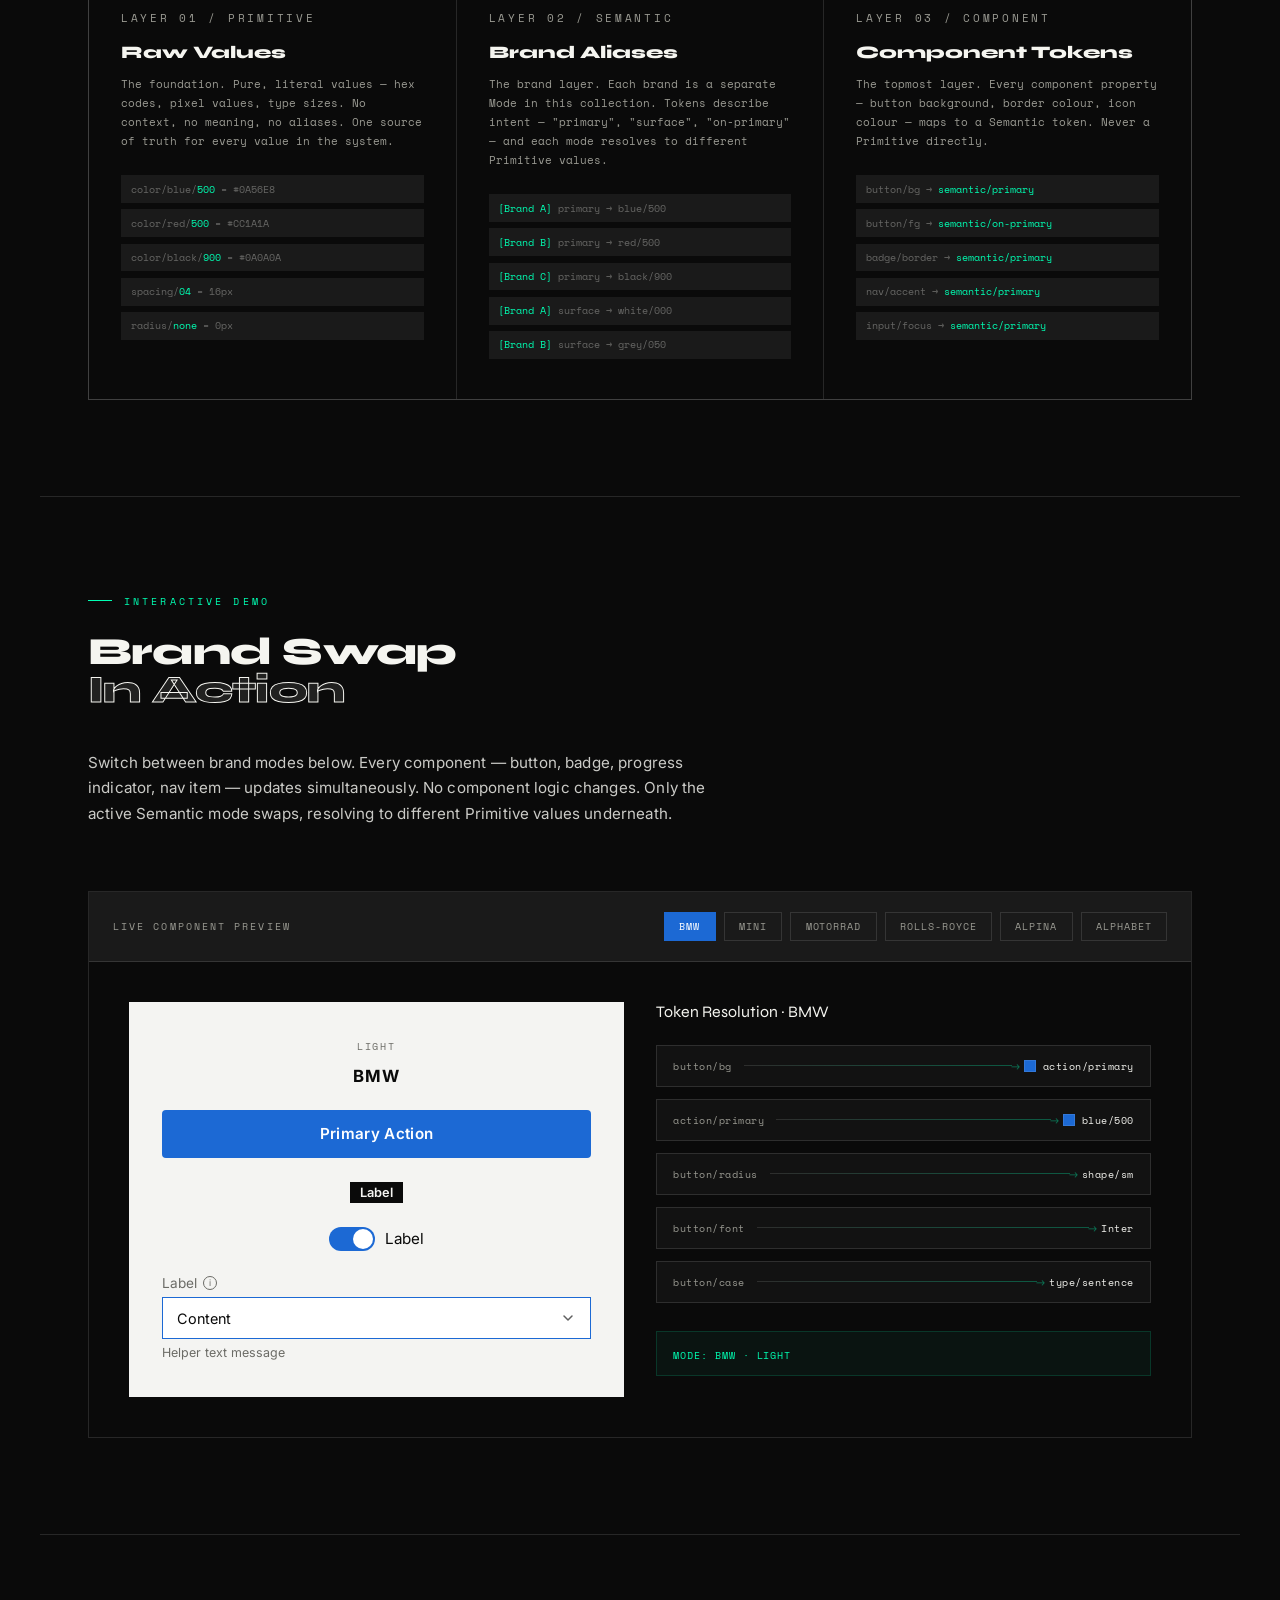
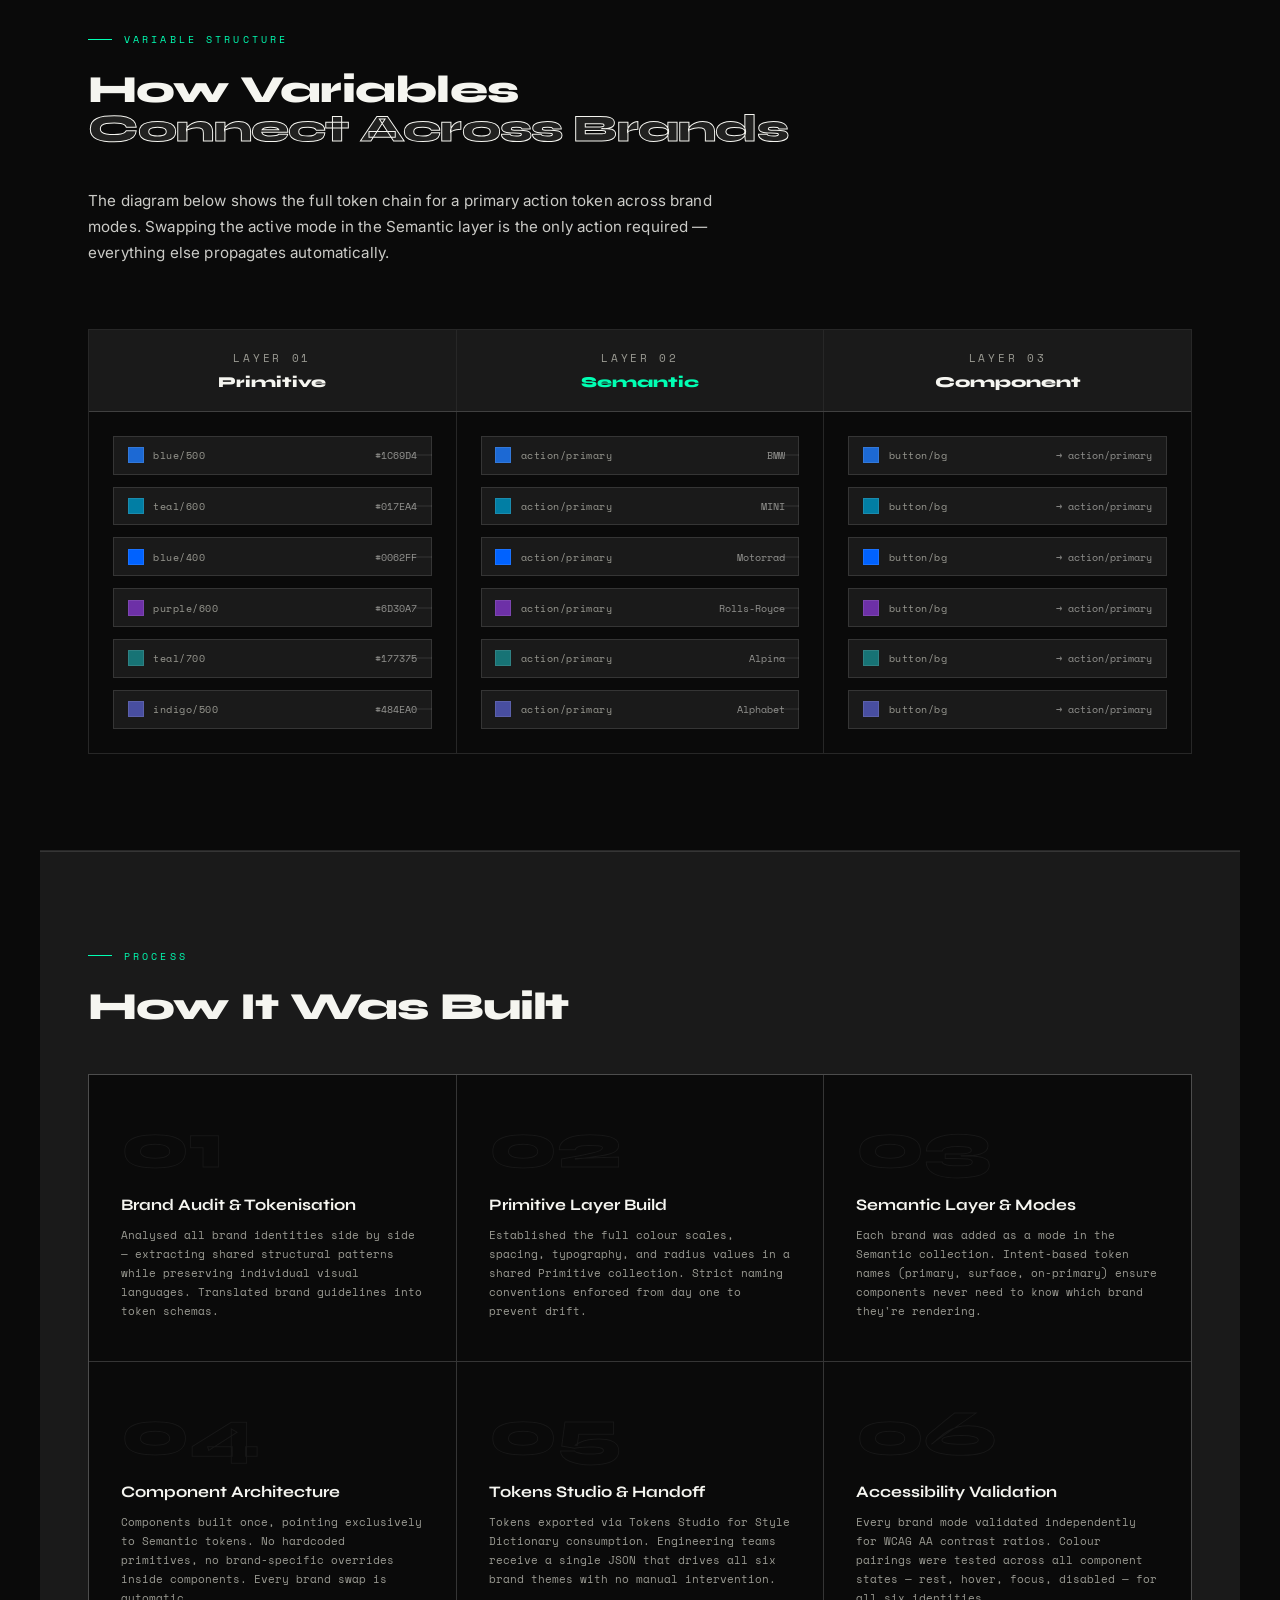
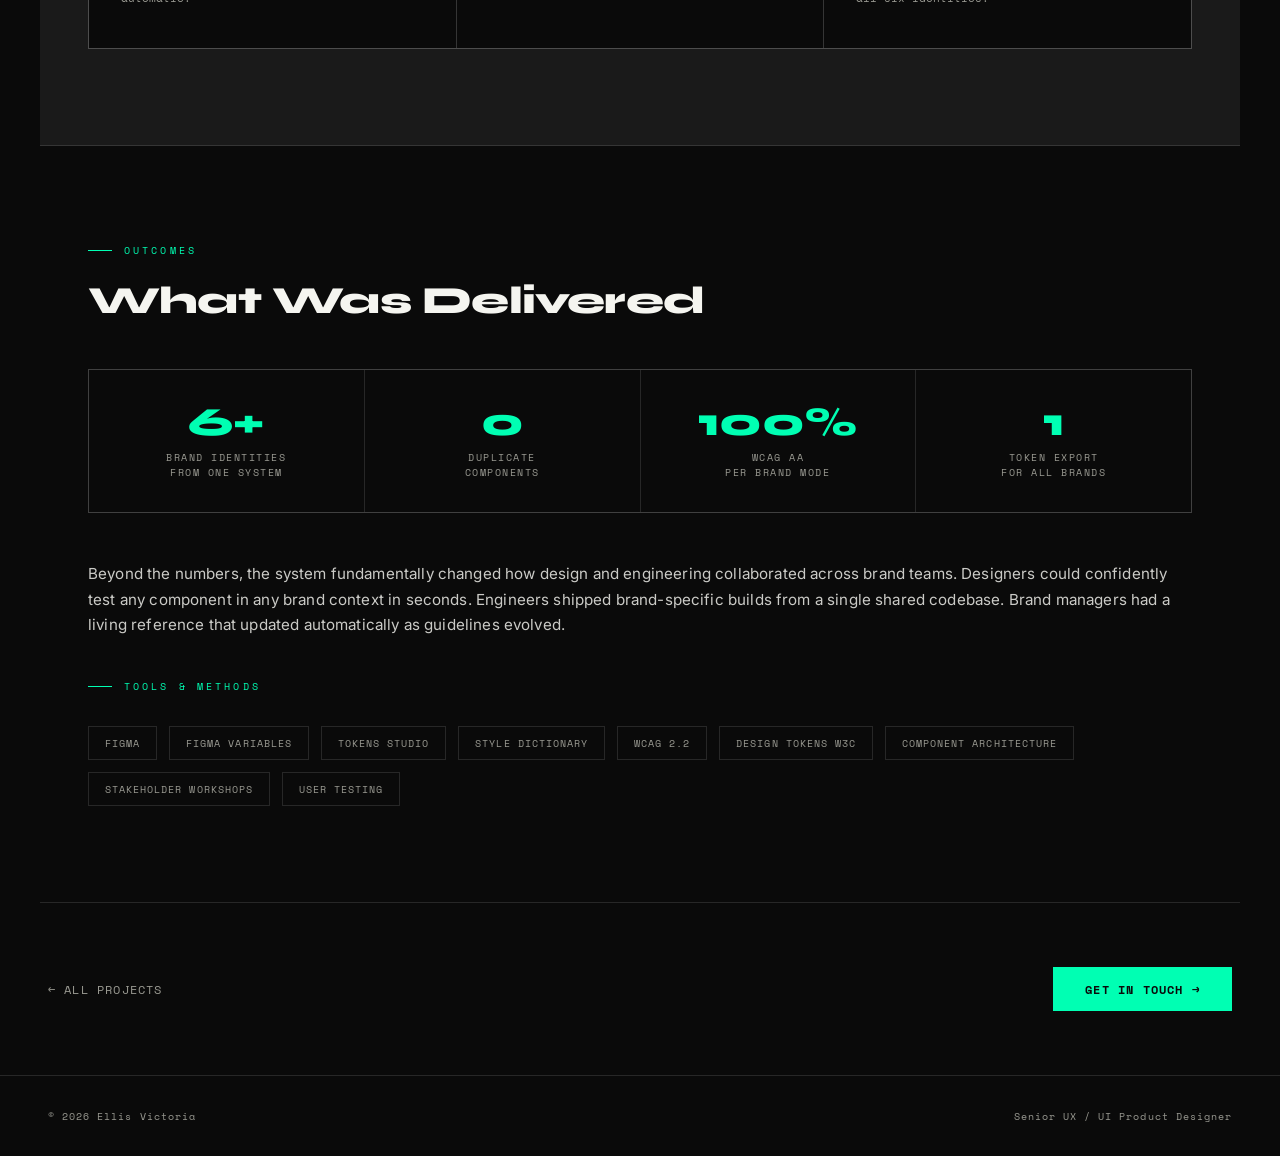
==== commit 3e0100a1: "Add files via upload" ====
--- a/work-design-system.html
+++ b/work-design-system.html
@@ -128,6 +128,22 @@
       height: 1px;
       background: var(--cyan);
     }
+        .skip-link {
+      position: absolute;
+      left: 1rem;
+      top: -3.5rem;
+      z-index: 200;
+      background: var(--cyan);
+      color: var(--black);
+      font-family: var(--font-mono);
+      font-size: 0.7rem;
+      letter-spacing: 0.1em;
+      text-transform: uppercase;
+      padding: 0.6rem 1rem;
+      transition: top 0.2s;
+    }
+    .skip-link:focus { top: 1rem;}
+
     .cs-title {
       font-size: clamp(2.5rem, 5vw, 5rem);
       font-weight: 800;
@@ -137,7 +153,7 @@
     }
     .cs-title span {
       display: block;
-      color: transparent;
+      color: rgba(245,245,240,0.10);
       -webkit-text-stroke: 1px var(--white);
     }
     .cs-nda {
@@ -235,15 +251,16 @@
     }
     .cs-section-title em {
       font-style: normal;
-      color: transparent;
+      color: rgba(245,245,240,0.10);
       -webkit-text-stroke: 1px var(--white);
     }
     .cs-prose {
-      font-family: var(--font-mono);
-      font-size: 0.8rem;
-      line-height: 1.9;
-      color: rgba(245,245,240,0.7);
+      font-family: 'Inter', sans-serif;
+      font-size: 0.95rem;
+      line-height: 1.7;
+      color: rgba(245,245,240,0.82);
       max-width: 66ch;
+      letter-spacing: 0.01em;
     }
     .cs-prose p + p { margin-top: 1.5em; }
     .cs-two-col {
@@ -797,13 +814,17 @@
       .brand-demo-body { grid-template-columns: 1fr; }
       .var-diagram-header, .var-diagram-body { grid-template-columns: 1fr; }
       .cs-foot-nav { flex-direction: column; gap: 1.5rem; padding: 3rem 1.5rem; }
+      .brand-demo-header { flex-direction: column; align-items: stretch; gap: 1rem; }
+      .brand-switcher { flex-wrap: wrap; gap: 0.4rem; }
+      .brand-btn { flex: 1 1 auto; text-align: center; }
     }
   </style>
 </head>
 <body>
+  <a href="#main" class="skip-link">Skip to content</a>
 
   <!-- NAV -->
-  <nav>
+  <nav aria-label="Primary">
     <a href="index.html" class="nav-logo">EV / Portfolio</a>
     <a href="index.html#work" class="nav-back">Back to work</a>
   </nav>
@@ -855,8 +876,7 @@
     </div>
   </header>
 
-  <main class="cs-body">
-
+  <main class="cs-body" id="main">
     <!-- OVERVIEW -->
     <section class="cs-section reveal">
       <div class="cs-label">Overview</div>
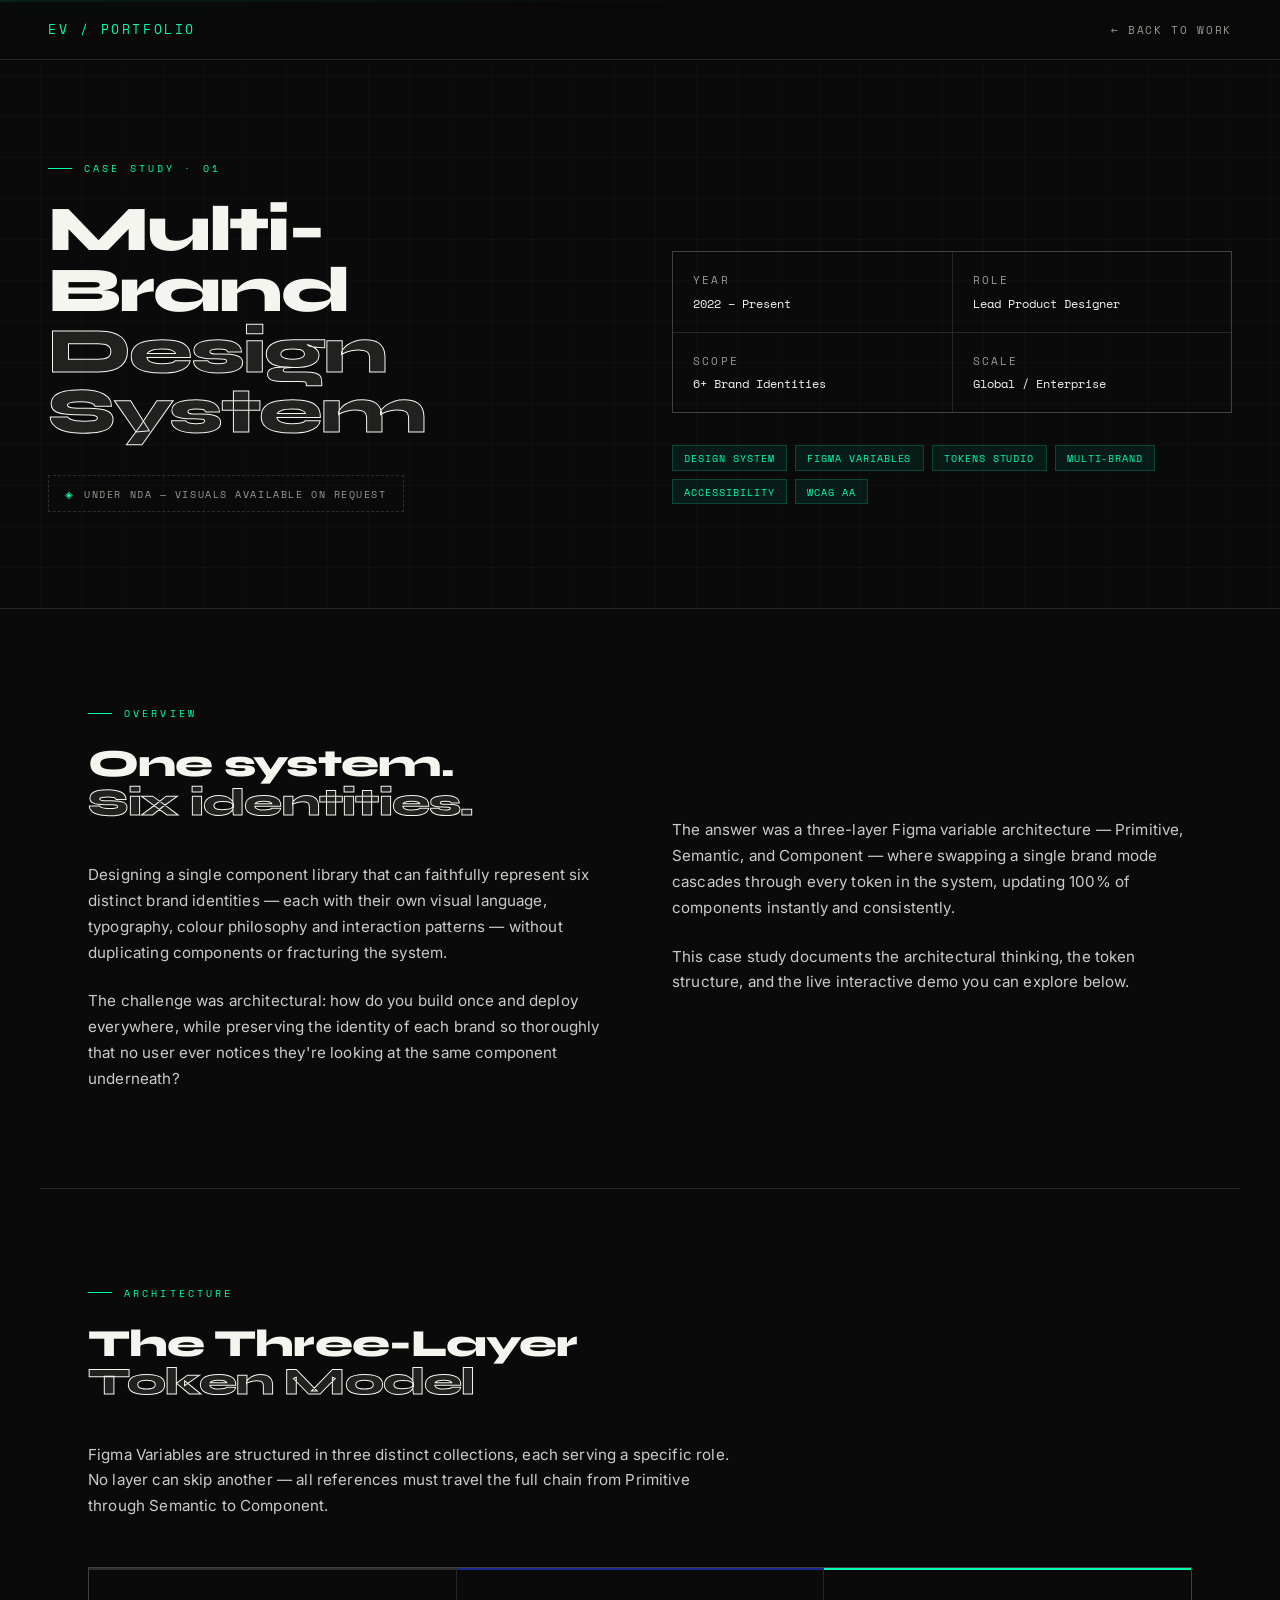
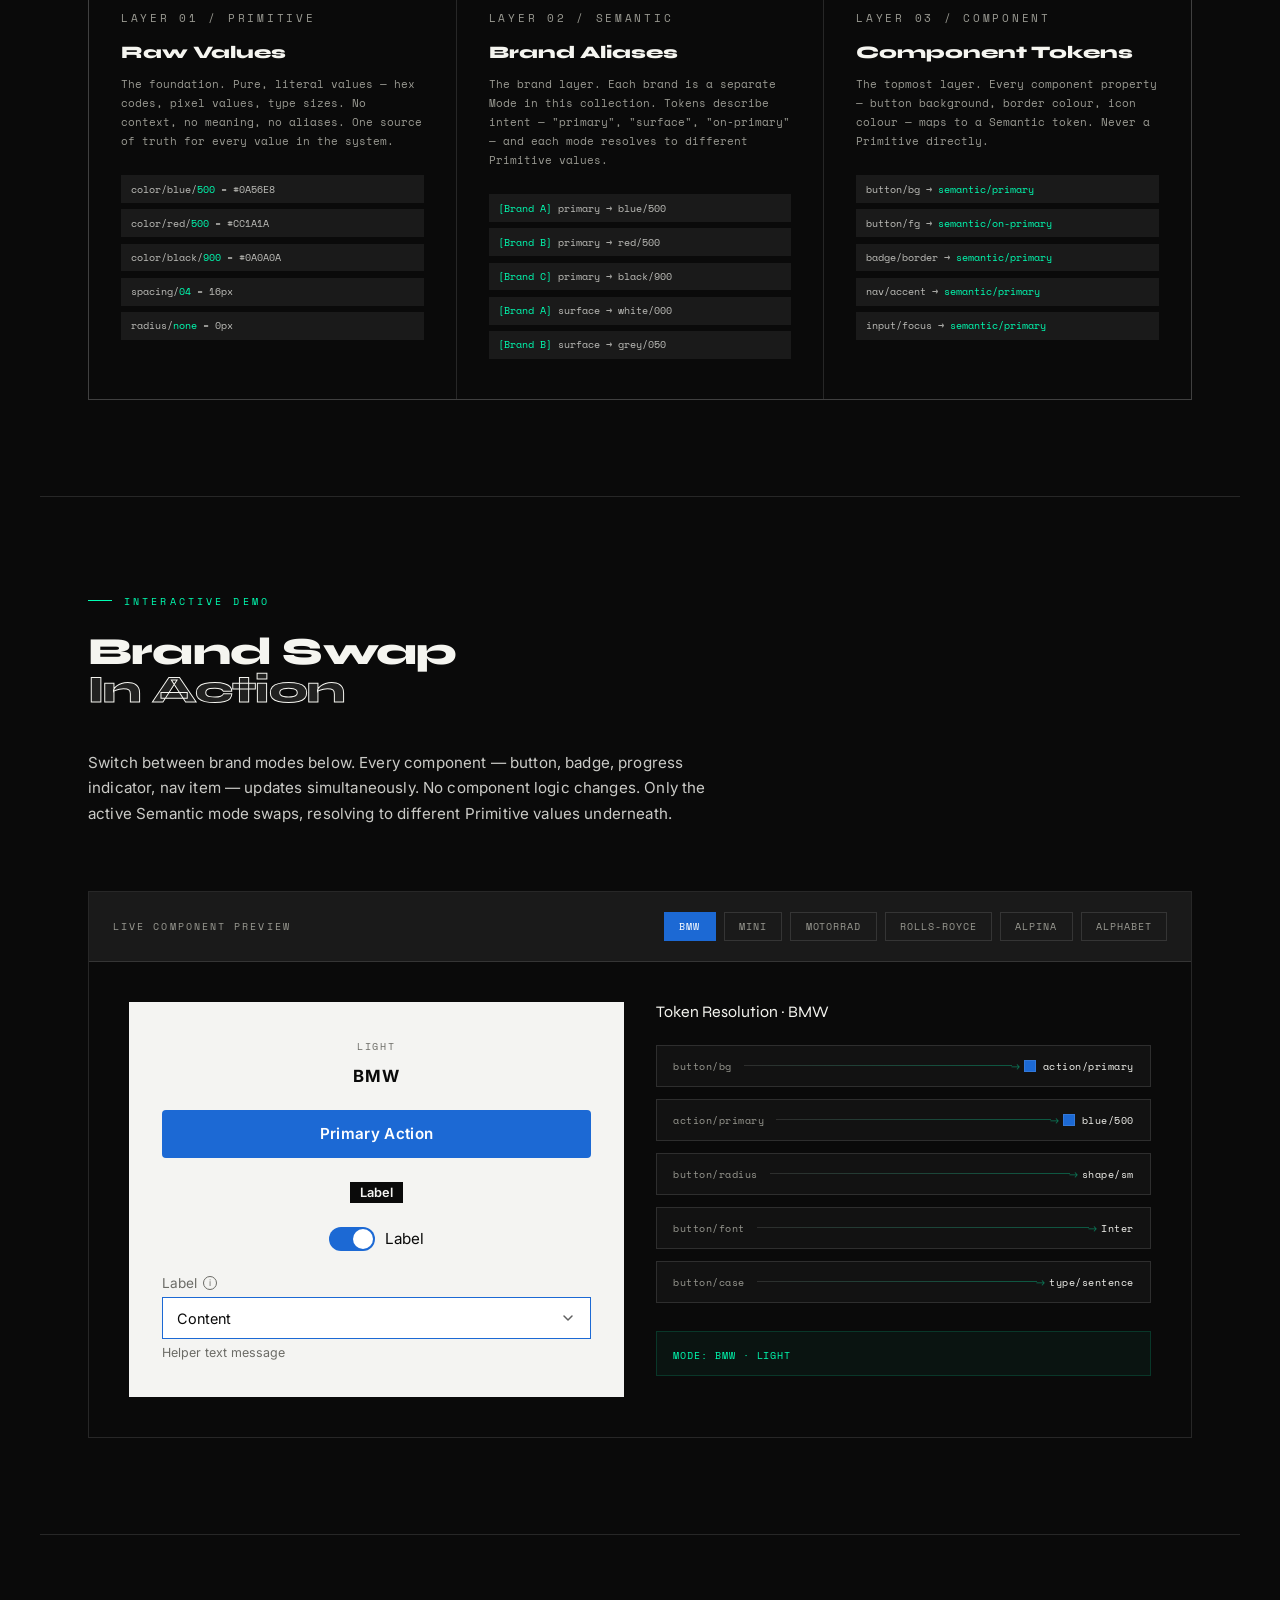
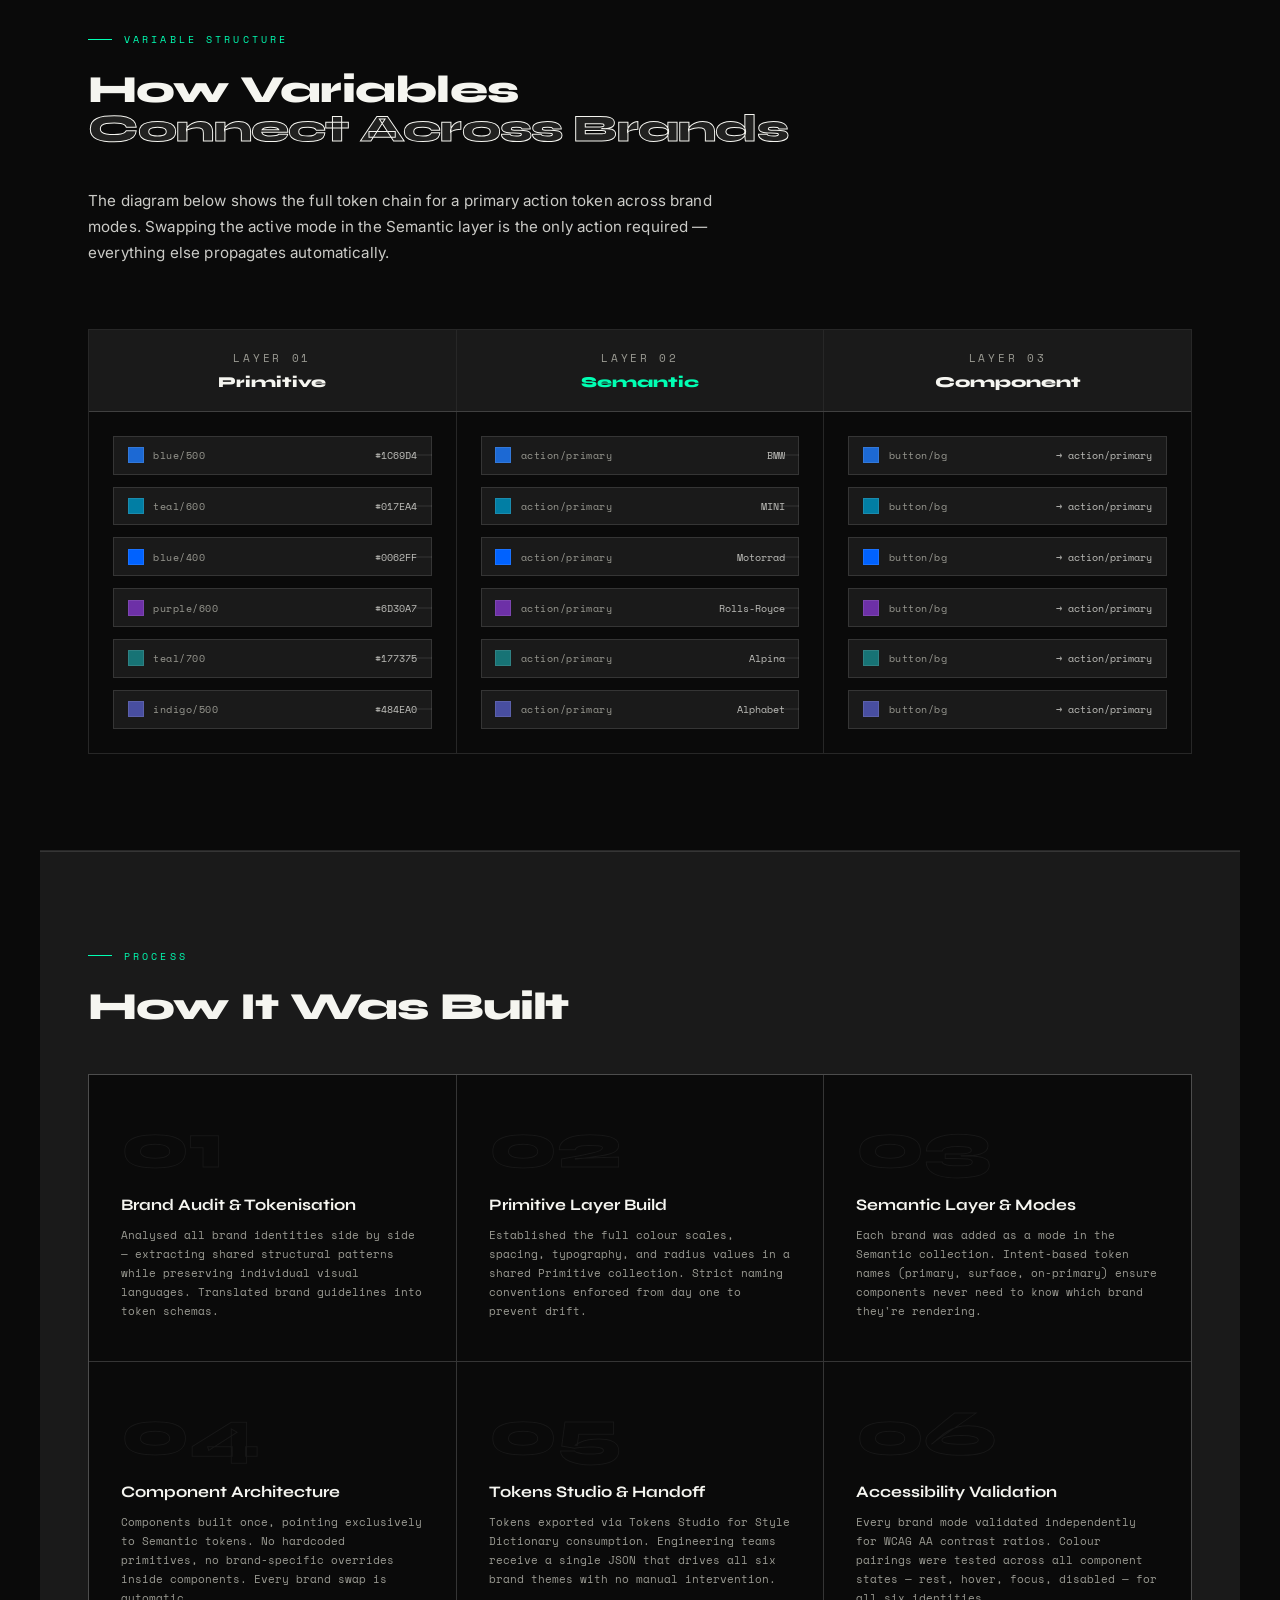
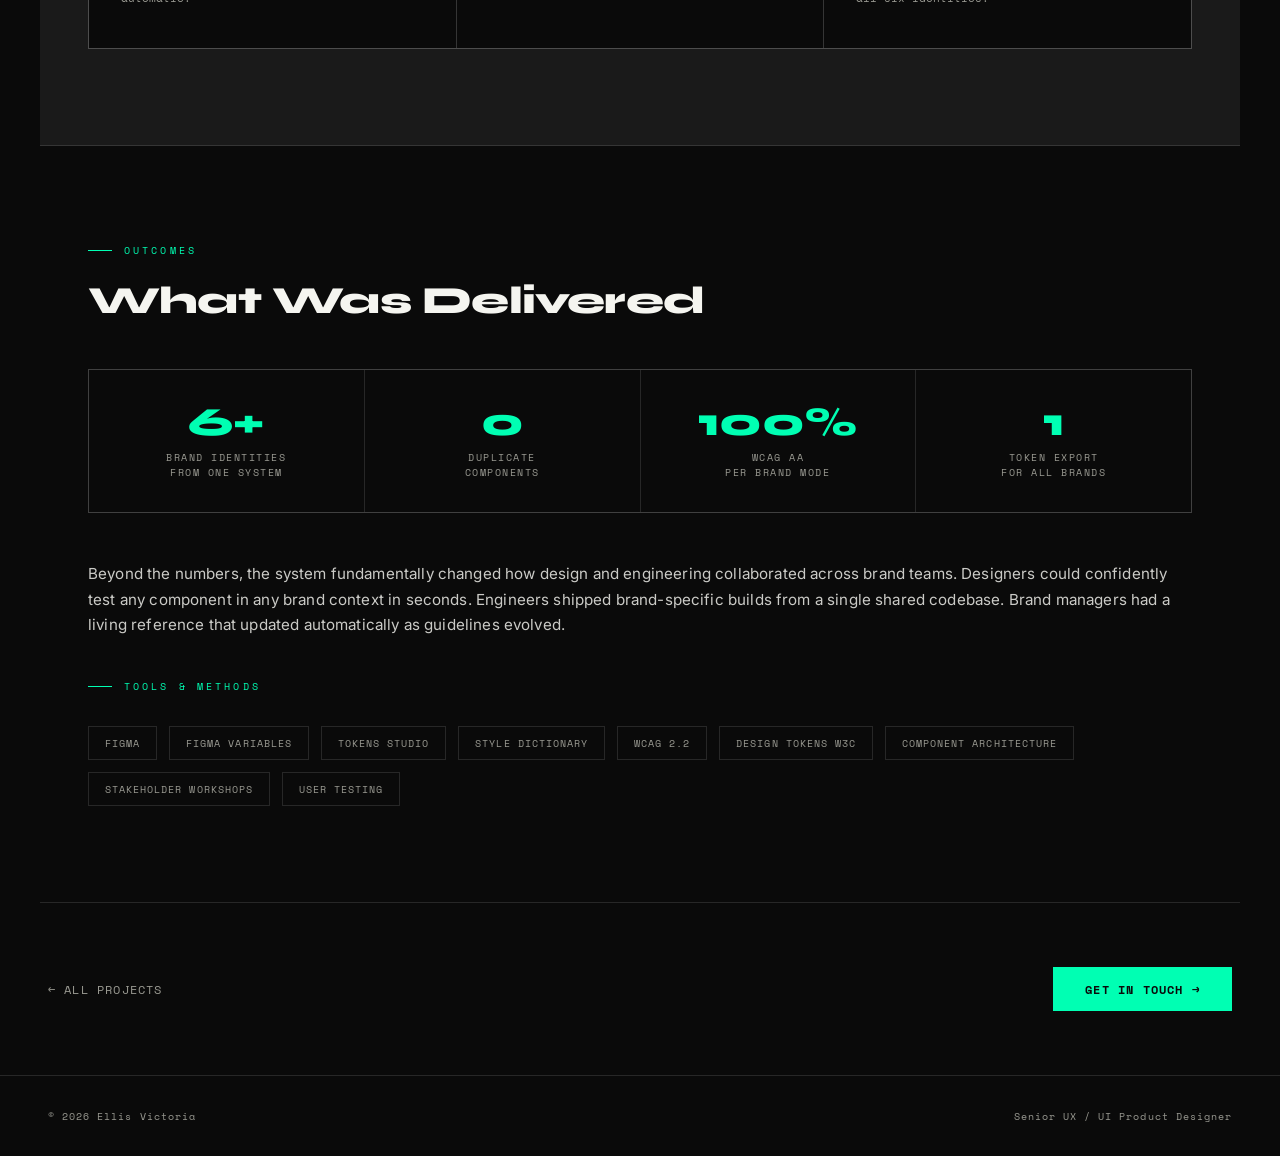
==== commit 7c342da2: "Add files via upload" ====
--- a/work-design-system.html
+++ b/work-design-system.html
@@ -355,7 +355,7 @@
     .token-val {
       font-family: var(--font-mono);
       font-size: 0.6rem;
-      color: rgba(245,245,240,0.55);
+      color: rgba(245,245,240,0.75);
     }
 
     /* Brand mode columns */
@@ -738,7 +738,7 @@
     .layer-ex-row {
       font-family: var(--font-mono);
       font-size: 0.62rem;
-      color: rgba(245,245,240,0.35);
+      color: rgba(245,245,240,0.75);
       padding: 0.4rem 0.6rem;
       background: var(--mid);
     }
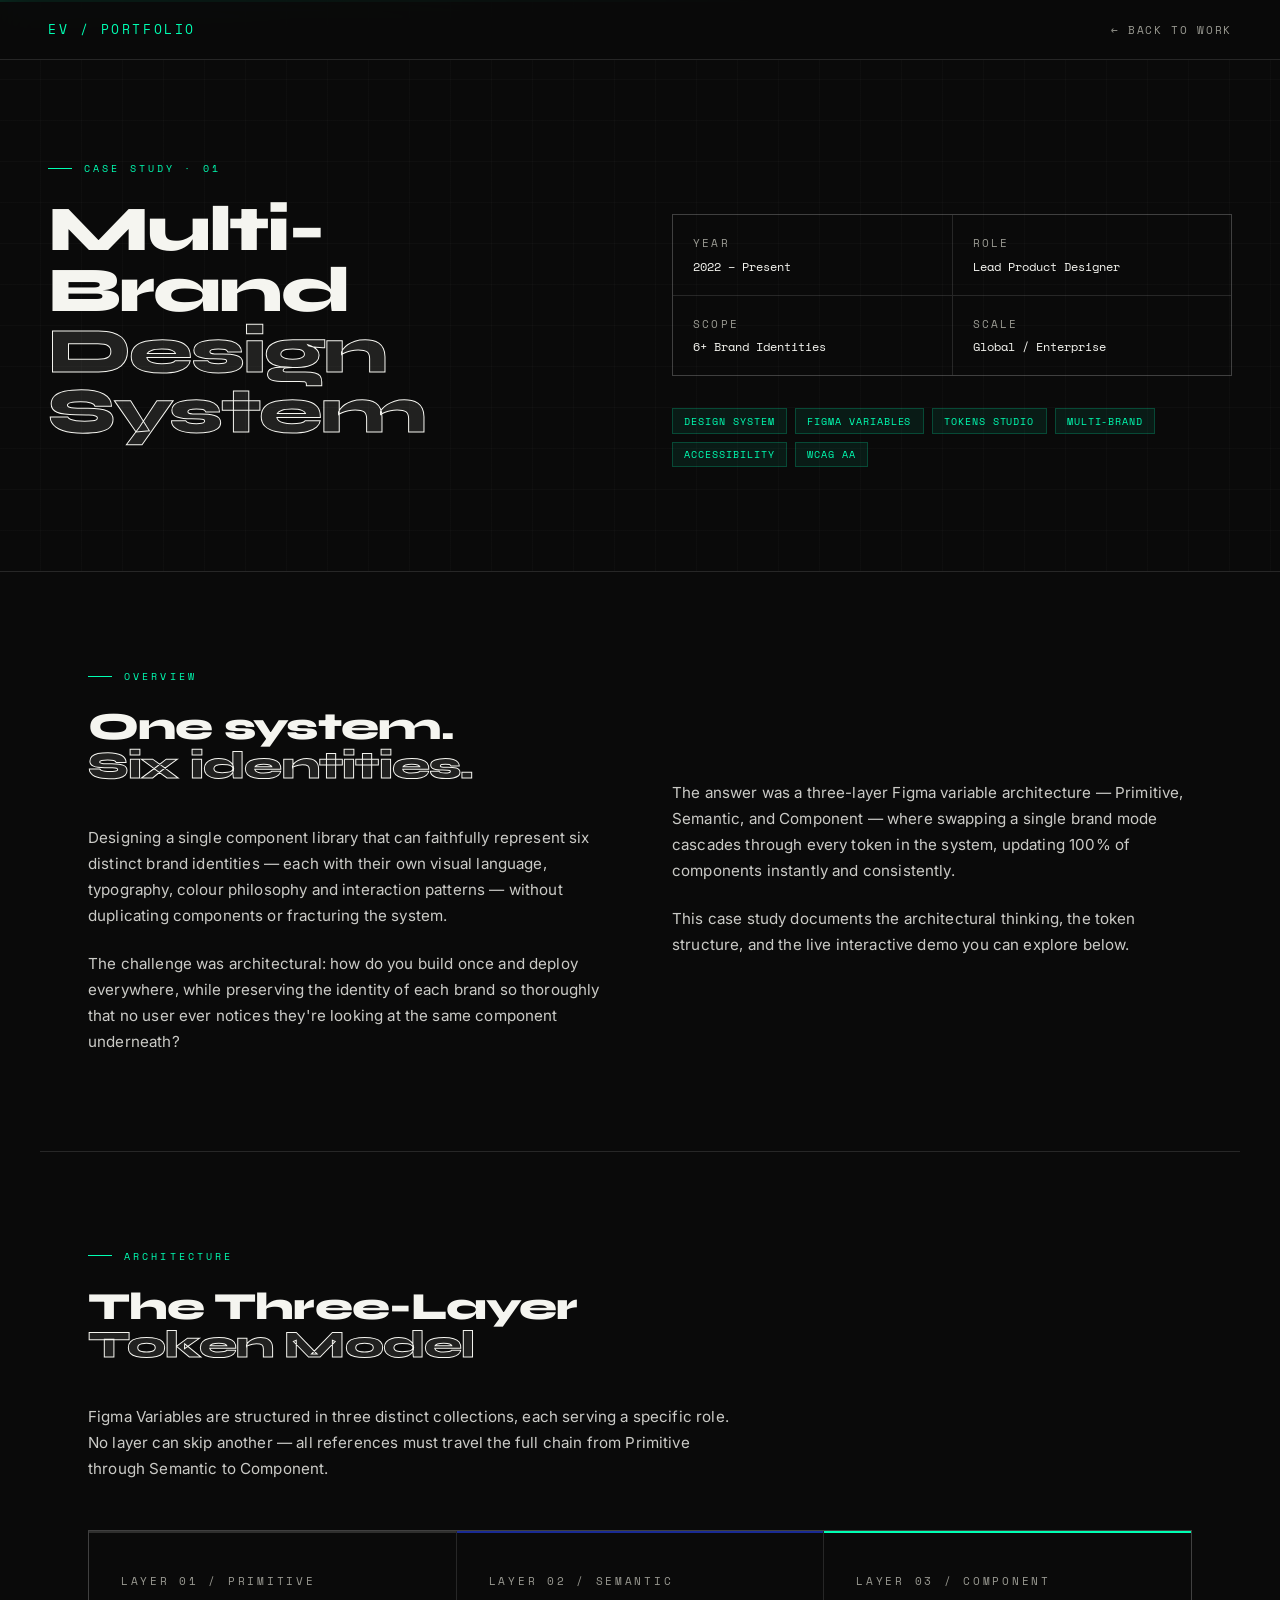
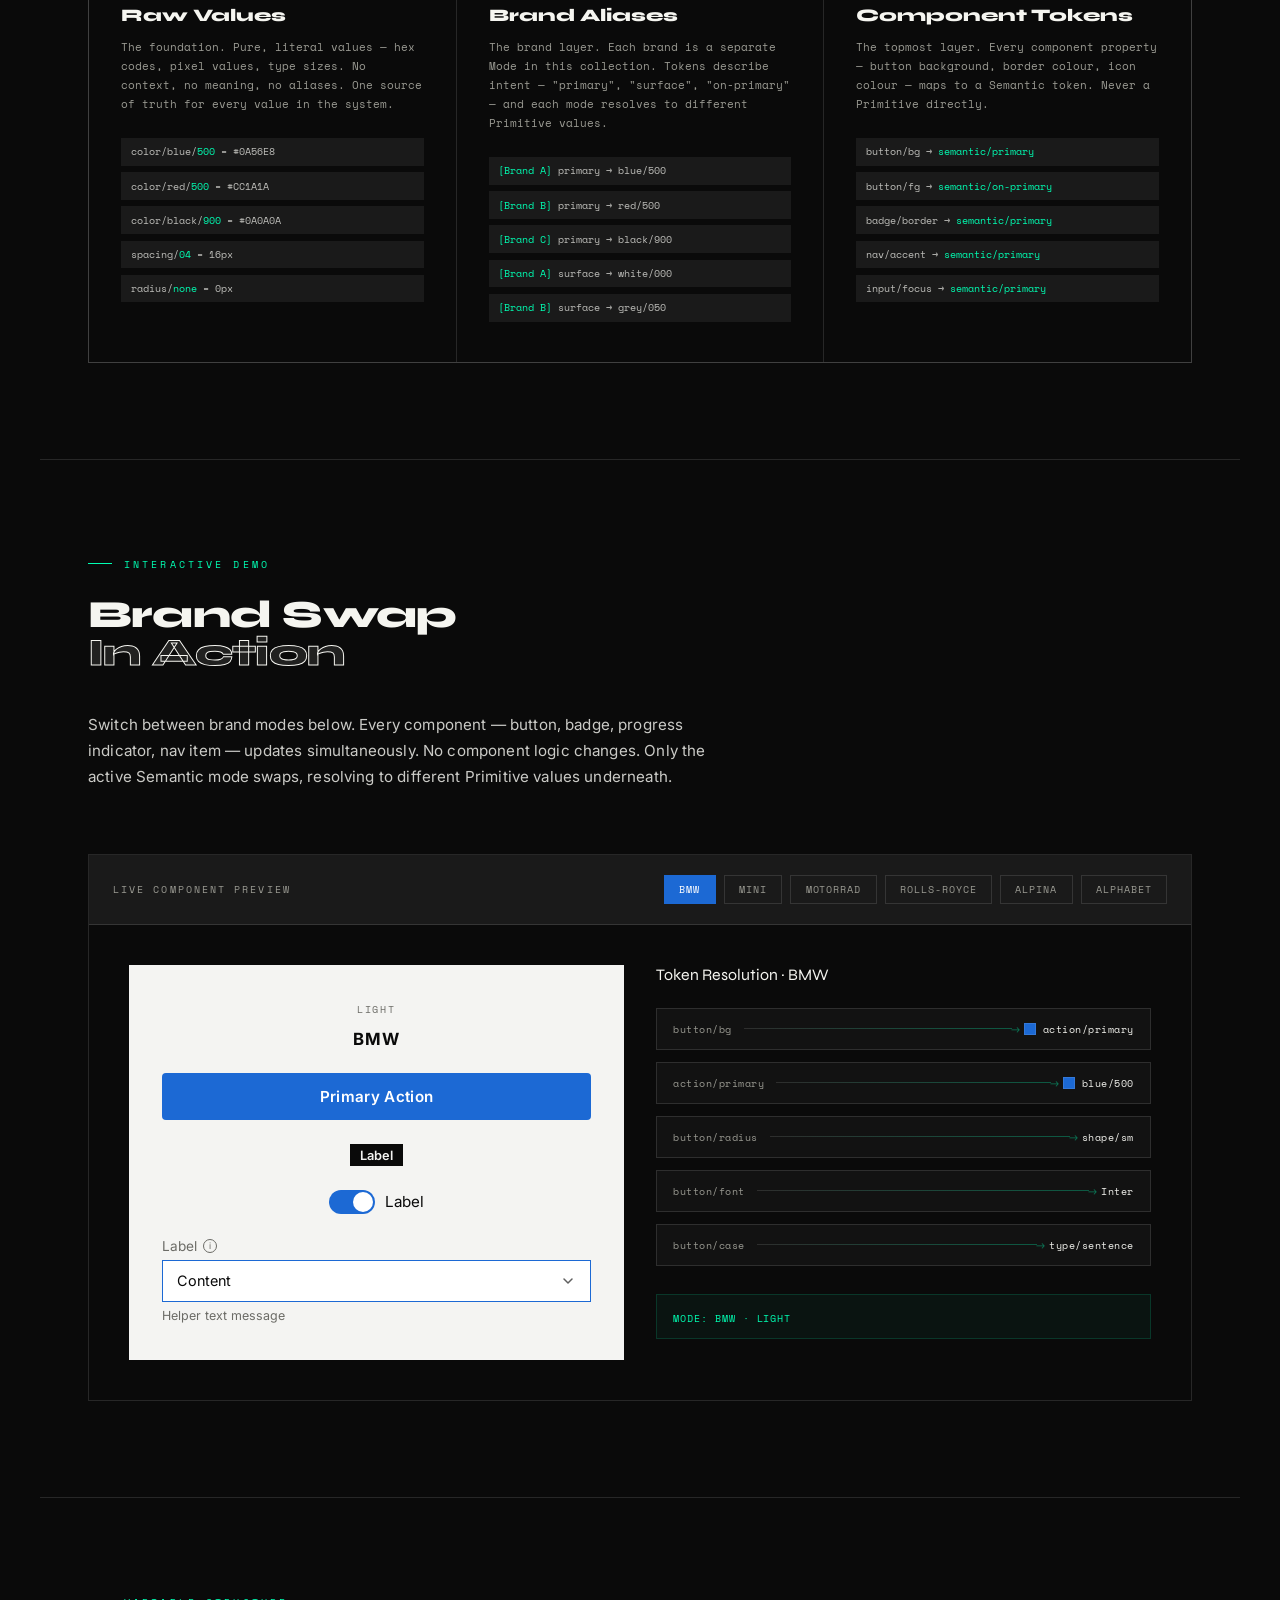
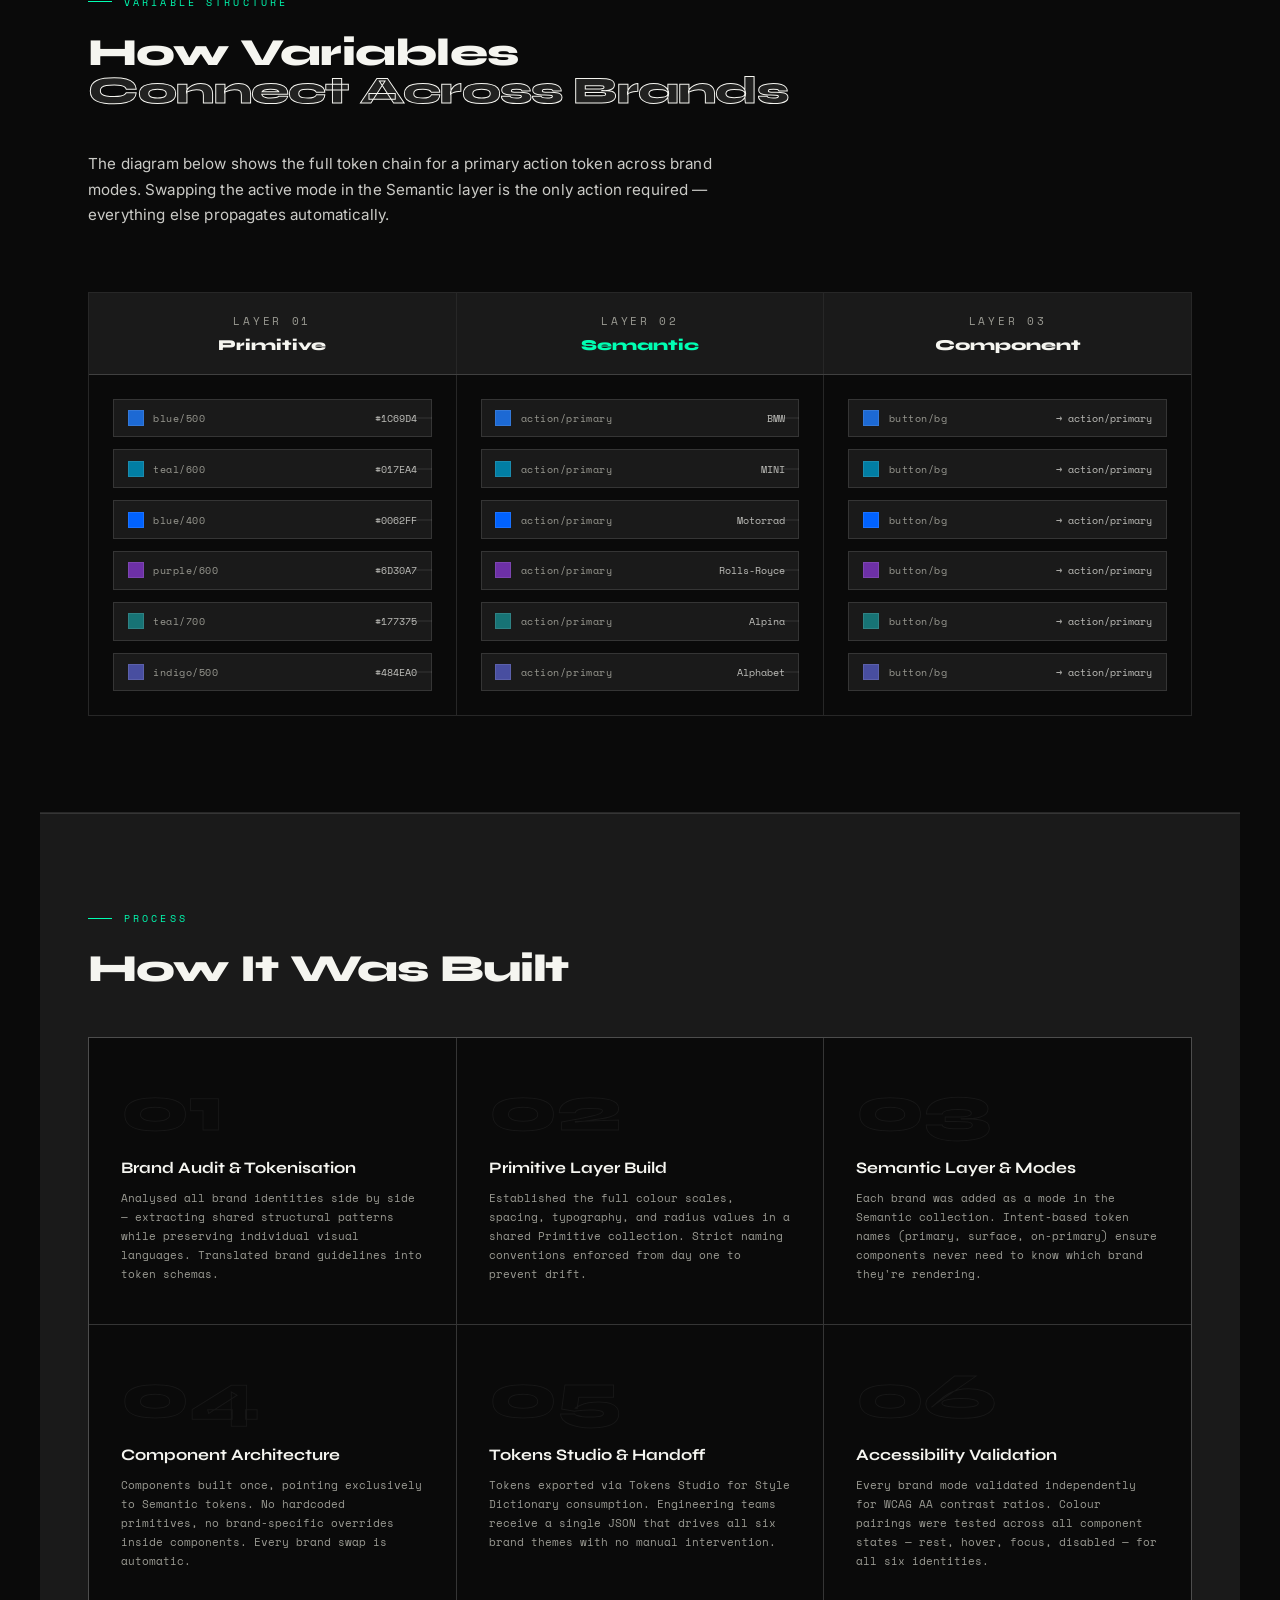
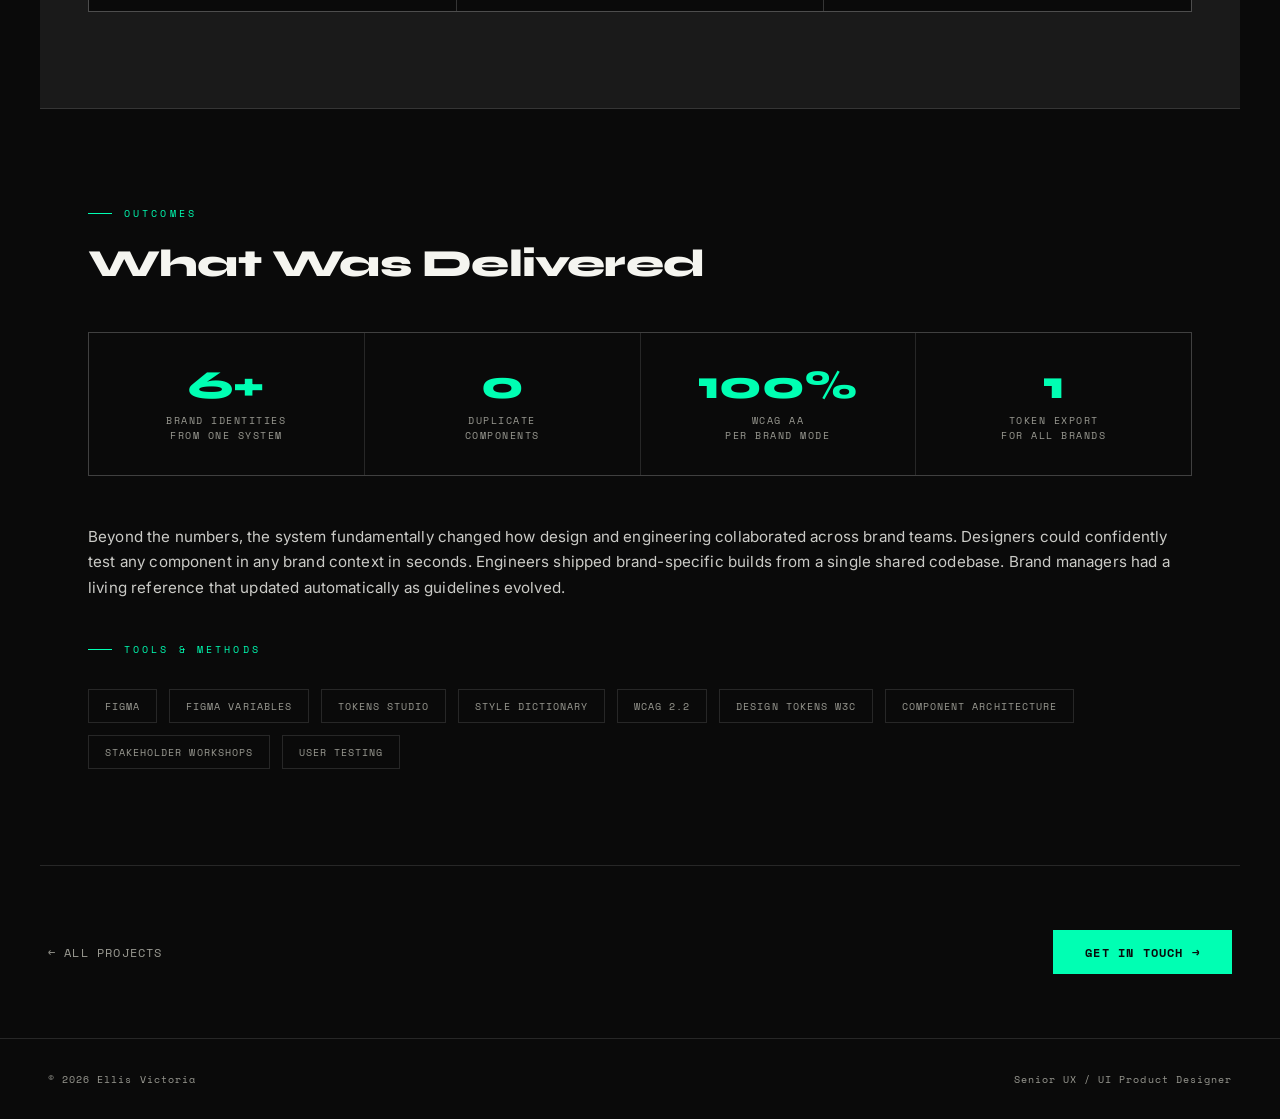
==== commit e3e6dc30: "Add files via upload" ====
--- a/work-design-system.html
+++ b/work-design-system.html
@@ -8,268 +8,8 @@
   <link rel="preconnect" href="https://fonts.gstatic.com" crossorigin>
   <link href="https://fonts.googleapis.com/css2?family=Space+Mono:ital,wght@0,400;0,700;1,400&family=Syne:wght@400;700;800&display=swap" rel="stylesheet">
   <link href="https://fonts.googleapis.com/css2?family=Inter:wght@400;500;600;700&family=Work+Sans:wght@400;500;600;700&family=Oswald:wght@500;600;700&family=Cormorant+Garamond:wght@500;600;700&family=Archivo:wght@400;500;600;700&display=swap" rel="stylesheet">
+  <link rel="stylesheet" href="case-study.css">
   <style>
-    *, *::before, *::after { box-sizing: border-box; margin: 0; padding: 0; }
-
-    :root {
-      --black: #0a0a0a;
-      --white: #f5f5f0;
-      --cyan: #00ffb3;
-      --blue: #2440ee;
-      --mid: #1a1a1a;
-      --muted: #9a9a92;
-      --border: rgba(245,245,240,0.12);
-      --font-display: 'Syne', sans-serif;
-      --font-mono: 'Space Mono', monospace;
-    }
-
-    html { scroll-behavior: smooth; }
-    body {
-      background: var(--black);
-      color: var(--white);
-      font-family: var(--font-display);
-      overflow-x: hidden;
-      cursor: default;
-    }
-    a { color: inherit; text-decoration: none; }
-    a, button, [role="button"] { cursor: pointer; }
-
-    /* Visible keyboard focus (WCAG 2.4.7) */
-    :focus-visible {
-      outline: 2px solid var(--cyan);
-      outline-offset: 3px;
-    }
-
-    /* Respect reduced motion (WCAG 2.3.3) */
-    @media (prefers-reduced-motion: reduce) {
-      html { scroll-behavior: auto; }
-      .reveal { opacity: 1 !important; transform: none !important; transition: none !important; }
-      *, *::before, *::after {
-        transition-duration: 0.01ms !important;
-        animation-duration: 0.01ms !important;
-      }
-    }
-
-    /* NAV */
-    nav {
-      position: fixed;
-      top: 0; left: 0; right: 0;
-      z-index: 100;
-      display: flex;
-      justify-content: space-between;
-      align-items: center;
-      padding: 1.25rem 3rem;
-      border-bottom: 1px solid var(--border);
-      backdrop-filter: blur(20px);
-      background: rgba(10,10,10,0.85);
-    }
-    .nav-logo {
-      font-family: var(--font-mono);
-      font-size: 0.8rem;
-      letter-spacing: 0.2em;
-      color: var(--cyan);
-      text-transform: uppercase;
-    }
-    .nav-back {
-      font-family: var(--font-mono);
-      font-size: 0.7rem;
-      letter-spacing: 0.15em;
-      text-transform: uppercase;
-      color: var(--muted);
-      display: flex;
-      align-items: center;
-      gap: 0.5rem;
-      transition: color 0.2s;
-    }
-    .nav-back:hover { color: var(--cyan); }
-    .nav-back::before { content: '←'; }
-
-    /* HERO */
-    .cs-hero {
-      min-height: 60vh;
-      padding: 10rem 3rem 6rem;
-      position: relative;
-      overflow: hidden;
-      border-bottom: 1px solid var(--border);
-      display: grid;
-      grid-template-columns: 1fr 1fr;
-      gap: 4rem;
-      align-items: end;
-    }
-    .cs-hero-bg {
-      position: absolute;
-      inset: 0;
-      background:
-        repeating-linear-gradient(0deg, transparent, transparent 40px, rgba(245,245,240,0.02) 40px, rgba(245,245,240,0.02) 41px),
-        repeating-linear-gradient(90deg, transparent, transparent 40px, rgba(245,245,240,0.02) 40px, rgba(245,245,240,0.02) 41px);
-      pointer-events: none;
-    }
-    .cs-hero-accent {
-      position: absolute;
-      top: 0; left: 0; right: 0;
-      height: 2px;
-      background: linear-gradient(90deg, var(--cyan) 0%, transparent 60%);
-    }
-    .cs-label {
-      font-family: var(--font-mono);
-      font-size: 0.65rem;
-      letter-spacing: 0.3em;
-      text-transform: uppercase;
-      color: var(--cyan);
-      margin-bottom: 1.5rem;
-      display: flex;
-      align-items: center;
-      gap: 0.75rem;
-    }
-    .cs-label::before {
-      content: '';
-      display: inline-block;
-      width: 1.5rem;
-      height: 1px;
-      background: var(--cyan);
-    }
-        .skip-link {
-      position: absolute;
-      left: 1rem;
-      top: -3.5rem;
-      z-index: 200;
-      background: var(--cyan);
-      color: var(--black);
-      font-family: var(--font-mono);
-      font-size: 0.7rem;
-      letter-spacing: 0.1em;
-      text-transform: uppercase;
-      padding: 0.6rem 1rem;
-      transition: top 0.2s;
-    }
-    .skip-link:focus { top: 1rem;}
-
-    .cs-title {
-      font-size: clamp(2.5rem, 5vw, 5rem);
-      font-weight: 800;
-      line-height: 0.95;
-      letter-spacing: -0.03em;
-      margin-bottom: 2rem;
-    }
-    .cs-title span {
-      display: block;
-      color: rgba(245,245,240,0.10);
-      -webkit-text-stroke: 1px var(--white);
-    }
-    .cs-nda {
-      display: inline-flex;
-      align-items: center;
-      gap: 0.6rem;
-      font-family: var(--font-mono);
-      font-size: 0.65rem;
-      letter-spacing: 0.15em;
-      text-transform: uppercase;
-      color: var(--muted);
-      border: 1px dashed rgba(245,245,240,0.15);
-      padding: 0.6rem 1rem;
-    }
-    .cs-nda-icon { color: var(--cyan); }
-    .cs-hero-right {
-      display: flex;
-      flex-direction: column;
-      gap: 2rem;
-      padding-bottom: 0.5rem;
-    }
-    .cs-meta-row {
-      display: grid;
-      grid-template-columns: 1fr 1fr;
-      gap: 1px;
-      background: var(--border);
-      border: 1px solid var(--border);
-    }
-    .cs-meta-cell {
-      background: var(--black);
-      padding: 1.25rem;
-    }
-    .cs-meta-key {
-      font-family: var(--font-mono);
-      font-size: 0.68rem;
-      letter-spacing: 0.2em;
-      text-transform: uppercase;
-      color: var(--muted);
-      margin-bottom: 0.4rem;
-    }
-    .cs-meta-val {
-      font-family: var(--font-mono);
-      font-size: 0.75rem;
-      color: var(--white);
-    }
-    .cs-tags {
-      display: flex;
-      flex-wrap: wrap;
-      gap: 0.5rem;
-    }
-    .cs-tag {
-      font-family: var(--font-mono);
-      font-size: 0.6rem;
-      padding: 0.3rem 0.7rem;
-      background: rgba(0,255,179,0.07);
-      border: 1px solid rgba(0,255,179,0.2);
-      color: var(--cyan);
-      letter-spacing: 0.1em;
-      text-transform: uppercase;
-    }
-
-    /* BODY SECTIONS */
-    .cs-body {
-      max-width: 1200px;
-      margin: 0 auto;
-    }
-    .cs-section {
-      padding: 6rem 3rem;
-      border-bottom: 1px solid var(--border);
-    }
-    .cs-section-label {
-      font-family: var(--font-mono);
-      font-size: 0.6rem;
-      letter-spacing: 0.3em;
-      text-transform: uppercase;
-      color: var(--cyan);
-      margin-bottom: 2.5rem;
-      display: flex;
-      align-items: center;
-      gap: 0.75rem;
-    }
-    .cs-section-label::before {
-      content: '';
-      display: inline-block;
-      width: 1.5rem;
-      height: 1px;
-      background: var(--cyan);
-    }
-    .cs-section-title {
-      font-size: clamp(1.8rem, 3vw, 2.5rem);
-      font-weight: 800;
-      letter-spacing: -0.02em;
-      line-height: 1;
-      margin-bottom: 2.5rem;
-    }
-    .cs-section-title em {
-      font-style: normal;
-      color: rgba(245,245,240,0.10);
-      -webkit-text-stroke: 1px var(--white);
-    }
-    .cs-prose {
-      font-family: 'Inter', sans-serif;
-      font-size: 0.95rem;
-      line-height: 1.7;
-      color: rgba(245,245,240,0.82);
-      max-width: 66ch;
-      letter-spacing: 0.01em;
-    }
-    .cs-prose p + p { margin-top: 1.5em; }
-    .cs-two-col {
-      display: grid;
-      grid-template-columns: 1fr 1fr;
-      gap: 4rem;
-      align-items: start;
-    }
-
     /* VARIABLE ARCHITECTURE DIAGRAM */
     .var-diagram {
       margin-top: 4rem;
@@ -617,82 +357,6 @@
       transition: background 0.3s;
     }
 
-    /* PROCESS STEPS */
-    .process-grid {
-      display: grid;
-      grid-template-columns: repeat(3, 1fr);
-      gap: 1px;
-      background: var(--border);
-      border: 1px solid var(--border);
-      margin-top: 3rem;
-    }
-    .process-step {
-      background: var(--black);
-      padding: 2.5rem 2rem;
-      position: relative;
-    }
-    .process-num {
-      font-family: var(--font-display);
-      font-size: 4rem;
-      font-weight: 800;
-      color: transparent;
-      -webkit-text-stroke: 1px rgba(245,245,240,0.06);
-      line-height: 1;
-      margin-bottom: 1rem;
-    }
-    .process-step-title {
-      font-size: 1rem;
-      font-weight: 700;
-      margin-bottom: 0.75rem;
-    }
-    .process-step-desc {
-      font-family: var(--font-mono);
-      font-size: 0.68rem;
-      line-height: 1.75;
-      color: var(--muted);
-    }
-    .process-accent {
-      position: absolute;
-      top: 0; left: 0;
-      width: 100%;
-      height: 2px;
-      background: linear-gradient(90deg, var(--cyan) 0%, transparent 60%);
-      transform: scaleX(0);
-      transform-origin: left;
-      transition: transform 0.4s ease;
-    }
-    .process-step:hover .process-accent { transform: scaleX(1); }
-
-    /* OUTCOMES */
-    .outcomes-grid {
-      display: grid;
-      grid-template-columns: repeat(4, 1fr);
-      gap: 1px;
-      background: var(--border);
-      border: 1px solid var(--border);
-      margin-top: 3rem;
-    }
-    .outcome-cell {
-      background: var(--black);
-      padding: 2rem;
-      text-align: center;
-    }
-    .outcome-num {
-      font-family: var(--font-display);
-      font-size: 2.5rem;
-      font-weight: 800;
-      color: var(--cyan);
-      line-height: 1;
-      margin-bottom: 0.5rem;
-    }
-    .outcome-label {
-      font-family: var(--font-mono);
-      font-size: 0.62rem;
-      letter-spacing: 0.15em;
-      text-transform: uppercase;
-      color: var(--muted);
-    }
-
     /* LAYER EXPLAINER */
     .layer-explainer {
       display: grid;
@@ -744,76 +408,10 @@
     }
     .layer-ex-row span { color: var(--cyan); }
 
-    /* TOOLS */
-    .tools-row {
-      display: flex;
-      flex-wrap: wrap;
-      gap: 0.75rem;
-      margin-top: 2rem;
-    }
-    .tool-chip {
-      font-family: var(--font-mono);
-      font-size: 0.65rem;
-      letter-spacing: 0.1em;
-      text-transform: uppercase;
-      padding: 0.5rem 1rem;
-      border: 1px solid var(--border);
-      color: var(--muted);
-    }
-
-    /* FOOTER NAV */
-    .cs-foot-nav {
-      padding: 4rem 3rem;
-      display: flex;
-      justify-content: space-between;
-      align-items: center;
-    }
-    .cs-foot-back {
-      font-family: var(--font-mono);
-      font-size: 0.75rem;
-      letter-spacing: 0.1em;
-      text-transform: uppercase;
-      color: var(--muted);
-      display: flex;
-      align-items: center;
-      gap: 0.5rem;
-      transition: color 0.2s;
-    }
-    .cs-foot-back:hover { color: var(--cyan); }
-    .cs-foot-back::before { content: '← '; }
-    footer {
-      padding: 2rem 3rem;
-      display: flex;
-      justify-content: space-between;
-      align-items: center;
-      border-top: 1px solid var(--border);
-    }
-    .footer-copy {
-      font-family: var(--font-mono);
-      font-size: 0.65rem;
-      color: var(--muted);
-      letter-spacing: 0.1em;
-    }
-
-    /* REVEAL */
-    .reveal {
-      opacity: 0;
-      transform: translateY(24px);
-      transition: opacity 0.7s ease, transform 0.7s ease;
-    }
-    .reveal.visible { opacity: 1; transform: translateY(0); }
-
     @media (max-width: 900px) {
-      nav { padding: 1rem 1.5rem; }
-      .cs-hero { grid-template-columns: 1fr; padding: 8rem 1.5rem 4rem; }
-      .cs-section { padding: 4rem 1.5rem; }
-      .cs-two-col { grid-template-columns: 1fr; gap: 2rem; }
-      .process-grid { grid-template-columns: 1fr; }
-      .outcomes-grid { grid-template-columns: repeat(2, 1fr); }
       .layer-explainer { grid-template-columns: 1fr; }
       .brand-demo-body { grid-template-columns: 1fr; }
       .var-diagram-header, .var-diagram-body { grid-template-columns: 1fr; }
-      .cs-foot-nav { flex-direction: column; gap: 1.5rem; padding: 3rem 1.5rem; }
       .brand-demo-header { flex-direction: column; align-items: stretch; gap: 1rem; }
       .brand-switcher { flex-wrap: wrap; gap: 0.4rem; }
       .brand-btn { flex: 1 1 auto; text-align: center; }
@@ -840,10 +438,7 @@
         Multi-Brand<br>
         <span>Design System</span>
       </h1>
-      <div class="cs-nda">
-        <span class="cs-nda-icon">◈</span>
-        Under NDA — visuals available on request
-      </div>
+
     </div>
 
     <div class="cs-hero-right">
--- a/case-study.css
+++ b/case-study.css
@@ -0,0 +1,400 @@
+/* ==========================================================================
+   case-study.css — shared base styles for all work-*.html case-study pages
+   Page-specific CSS stays inline in each page:
+     - work-galp.html         → .icon-styles-grid
+     - work-design-system.html → brand demo + swapBrand() JS + .brand-* / .comp-* / .var-* / .layer-* / .token-*
+   ========================================================================== */
+
+*, *::before, *::after { box-sizing: border-box; margin: 0; padding: 0; }
+
+:root {
+  --black: #0a0a0a;
+  --white: #f5f5f0;
+  --cyan: #00ffb3;
+  --blue: #2440ee;
+  --mid: #1a1a1a;
+  --muted: #9a9a92;
+  --border: rgba(245,245,240,0.12);
+  --font-display: 'Syne', sans-serif;
+  --font-mono: 'Space Mono', monospace;
+}
+
+html { scroll-behavior: smooth; }
+body {
+  background: var(--black);
+  color: var(--white);
+  font-family: var(--font-display);
+  overflow-x: hidden;
+  cursor: default;
+}
+a { color: inherit; text-decoration: none; }
+a, button, [role="button"] { cursor: pointer; }
+
+/* Visible keyboard focus (WCAG 2.4.7) */
+:focus-visible {
+  outline: 2px solid var(--cyan);
+  outline-offset: 3px;
+}
+
+/* Skip link (WCAG 2.4.1) */
+.skip-link {
+  position: absolute;
+  left: 1rem;
+  top: -3.5rem;
+  z-index: 200;
+  background: var(--cyan);
+  color: var(--black);
+  font-family: var(--font-mono);
+  font-size: 0.7rem;
+  letter-spacing: 0.1em;
+  text-transform: uppercase;
+  padding: 0.6rem 1rem;
+  transition: top 0.2s;
+}
+.skip-link:focus { top: 1rem; }
+
+/* Respect reduced motion (WCAG 2.3.3) */
+@media (prefers-reduced-motion: reduce) {
+  html { scroll-behavior: auto; }
+  .reveal { opacity: 1 !important; transform: none !important; transition: none !important; }
+  *, *::before, *::after {
+    transition-duration: 0.01ms !important;
+    animation-duration: 0.01ms !important;
+  }
+}
+
+/* NAV */
+nav {
+  position: fixed;
+  top: 0; left: 0; right: 0;
+  z-index: 100;
+  display: flex;
+  justify-content: space-between;
+  align-items: center;
+  padding: 1.25rem 3rem;
+  border-bottom: 1px solid var(--border);
+  backdrop-filter: blur(20px);
+  background: rgba(10,10,10,0.85);
+}
+.nav-logo {
+  font-family: var(--font-mono);
+  font-size: 0.8rem;
+  letter-spacing: 0.2em;
+  color: var(--cyan);
+  text-transform: uppercase;
+}
+.nav-back {
+  font-family: var(--font-mono);
+  font-size: 0.7rem;
+  letter-spacing: 0.15em;
+  text-transform: uppercase;
+  color: var(--muted);
+  display: flex;
+  align-items: center;
+  gap: 0.5rem;
+  transition: color 0.2s;
+}
+.nav-back:hover { color: var(--cyan); }
+.nav-back::before { content: '←'; }
+
+/* HERO */
+.cs-hero {
+  min-height: 60vh;
+  padding: 10rem 3rem 6rem;
+  position: relative;
+  overflow: hidden;
+  border-bottom: 1px solid var(--border);
+  display: grid;
+  grid-template-columns: 1fr 1fr;
+  gap: 4rem;
+  align-items: end;
+}
+.cs-hero-bg {
+  position: absolute;
+  inset: 0;
+  background:
+    repeating-linear-gradient(0deg, transparent, transparent 40px, rgba(245,245,240,0.02) 40px, rgba(245,245,240,0.02) 41px),
+    repeating-linear-gradient(90deg, transparent, transparent 40px, rgba(245,245,240,0.02) 40px, rgba(245,245,240,0.02) 41px);
+  pointer-events: none;
+}
+.cs-hero-accent {
+  position: absolute;
+  top: 0; left: 0; right: 0;
+  height: 2px;
+  background: linear-gradient(90deg, var(--cyan) 0%, transparent 60%);
+}
+.cs-label {
+  font-family: var(--font-mono);
+  font-size: 0.65rem;
+  letter-spacing: 0.3em;
+  text-transform: uppercase;
+  color: var(--cyan);
+  margin-bottom: 1.5rem;
+  display: flex;
+  align-items: center;
+  gap: 0.75rem;
+}
+.cs-label::before {
+  content: '';
+  display: inline-block;
+  width: 1.5rem;
+  height: 1px;
+  background: var(--cyan);
+}
+.cs-title {
+  font-size: clamp(2.5rem, 5vw, 5rem);
+  font-weight: 800;
+  line-height: 0.95;
+  letter-spacing: -0.03em;
+  margin-bottom: 2rem;
+}
+.cs-title span {
+  display: block;
+  color: rgba(245,245,240,0.10);
+  -webkit-text-stroke: 1px var(--white);
+}
+.cs-hero-right {
+  display: flex;
+  flex-direction: column;
+  gap: 2rem;
+  padding-bottom: 0.5rem;
+}
+.cs-meta-row {
+  display: grid;
+  grid-template-columns: 1fr 1fr;
+  gap: 1px;
+  background: var(--border);
+  border: 1px solid var(--border);
+}
+.cs-meta-cell {
+  background: var(--black);
+  padding: 1.25rem;
+}
+.cs-meta-key {
+  font-family: var(--font-mono);
+  font-size: 0.68rem;
+  letter-spacing: 0.2em;
+  text-transform: uppercase;
+  color: var(--muted);
+  margin-bottom: 0.4rem;
+}
+.cs-meta-val {
+  font-family: var(--font-mono);
+  font-size: 0.75rem;
+  color: var(--white);
+}
+.cs-tags {
+  display: flex;
+  flex-wrap: wrap;
+  gap: 0.5rem;
+}
+.cs-tag {
+  font-family: var(--font-mono);
+  font-size: 0.6rem;
+  padding: 0.3rem 0.7rem;
+  background: rgba(0,255,179,0.07);
+  border: 1px solid rgba(0,255,179,0.2);
+  color: var(--cyan);
+  letter-spacing: 0.1em;
+  text-transform: uppercase;
+}
+
+/* BODY SECTIONS */
+.cs-body {
+  max-width: 1200px;
+  margin: 0 auto;
+}
+.cs-section {
+  padding: 6rem 3rem;
+  border-bottom: 1px solid var(--border);
+}
+.cs-section-label {
+  font-family: var(--font-mono);
+  font-size: 0.6rem;
+  letter-spacing: 0.3em;
+  text-transform: uppercase;
+  color: var(--cyan);
+  margin-bottom: 2.5rem;
+  display: flex;
+  align-items: center;
+  gap: 0.75rem;
+}
+.cs-section-label::before {
+  content: '';
+  display: inline-block;
+  width: 1.5rem;
+  height: 1px;
+  background: var(--cyan);
+}
+.cs-section-title {
+  font-size: clamp(1.8rem, 3vw, 2.5rem);
+  font-weight: 800;
+  letter-spacing: -0.02em;
+  line-height: 1;
+  margin-bottom: 2.5rem;
+}
+.cs-section-title em {
+  font-style: normal;
+  color: rgba(245,245,240,0.10);
+  -webkit-text-stroke: 1px var(--white);
+}
+.cs-prose {
+  font-family: 'Inter', sans-serif;
+  font-size: 0.95rem;
+  line-height: 1.7;
+  color: rgba(245,245,240,0.82);
+  max-width: 66ch;
+  letter-spacing: 0.01em;
+}
+.cs-prose p + p { margin-top: 1.5em; }
+.cs-two-col {
+  display: grid;
+  grid-template-columns: 1fr 1fr;
+  gap: 4rem;
+  align-items: start;
+}
+
+/* PROCESS STEPS */
+.process-grid {
+  display: grid;
+  grid-template-columns: repeat(3, 1fr);
+  gap: 1px;
+  background: var(--border);
+  border: 1px solid var(--border);
+  margin-top: 3rem;
+}
+.process-step {
+  background: var(--black);
+  padding: 2.5rem 2rem;
+  position: relative;
+}
+.process-num {
+  font-family: var(--font-display);
+  font-size: 4rem;
+  font-weight: 800;
+  color: transparent;
+  -webkit-text-stroke: 1px rgba(245,245,240,0.06);
+  line-height: 1;
+  margin-bottom: 1rem;
+}
+.process-step-title {
+  font-size: 1rem;
+  font-weight: 700;
+  margin-bottom: 0.75rem;
+}
+.process-step-desc {
+  font-family: var(--font-mono);
+  font-size: 0.68rem;
+  line-height: 1.75;
+  color: var(--muted);
+}
+.process-accent {
+  position: absolute;
+  top: 0; left: 0;
+  width: 100%;
+  height: 2px;
+  background: linear-gradient(90deg, var(--cyan) 0%, transparent 60%);
+  transform: scaleX(0);
+  transform-origin: left;
+  transition: transform 0.4s ease;
+}
+.process-step:hover .process-accent { transform: scaleX(1); }
+
+/* OUTCOMES */
+.outcomes-grid {
+  display: grid;
+  grid-template-columns: repeat(4, 1fr);
+  gap: 1px;
+  background: var(--border);
+  border: 1px solid var(--border);
+  margin-top: 3rem;
+}
+.outcome-cell {
+  background: var(--black);
+  padding: 2rem;
+  text-align: center;
+}
+.outcome-num {
+  font-family: var(--font-display);
+  font-size: 2.5rem;
+  font-weight: 800;
+  color: var(--cyan);
+  line-height: 1;
+  margin-bottom: 0.5rem;
+}
+.outcome-label {
+  font-family: var(--font-mono);
+  font-size: 0.62rem;
+  letter-spacing: 0.15em;
+  text-transform: uppercase;
+  color: var(--muted);
+}
+
+/* TOOLS */
+.tools-row {
+  display: flex;
+  flex-wrap: wrap;
+  gap: 0.75rem;
+  margin-top: 2rem;
+}
+.tool-chip {
+  font-family: var(--font-mono);
+  font-size: 0.65rem;
+  letter-spacing: 0.1em;
+  text-transform: uppercase;
+  padding: 0.5rem 1rem;
+  border: 1px solid var(--border);
+  color: var(--muted);
+}
+
+/* FOOTER NAV */
+.cs-foot-nav {
+  padding: 4rem 3rem;
+  display: flex;
+  justify-content: space-between;
+  align-items: center;
+}
+.cs-foot-back {
+  font-family: var(--font-mono);
+  font-size: 0.75rem;
+  letter-spacing: 0.1em;
+  text-transform: uppercase;
+  color: var(--muted);
+  display: flex;
+  align-items: center;
+  gap: 0.5rem;
+  transition: color 0.2s;
+}
+.cs-foot-back:hover { color: var(--cyan); }
+.cs-foot-back::before { content: '← '; }
+footer {
+  padding: 2rem 3rem;
+  display: flex;
+  justify-content: space-between;
+  align-items: center;
+  border-top: 1px solid var(--border);
+}
+.footer-copy {
+  font-family: var(--font-mono);
+  font-size: 0.65rem;
+  color: var(--muted);
+  letter-spacing: 0.1em;
+}
+
+/* REVEAL */
+.reveal {
+  opacity: 0;
+  transform: translateY(24px);
+  transition: opacity 0.7s ease, transform 0.7s ease;
+}
+.reveal.visible { opacity: 1; transform: translateY(0); }
+
+@media (max-width: 900px) {
+  nav { padding: 1rem 1.5rem; }
+  .cs-hero { grid-template-columns: 1fr; padding: 8rem 1.5rem 4rem; }
+  .cs-section { padding: 4rem 1.5rem; }
+  .cs-two-col { grid-template-columns: 1fr; gap: 2rem; }
+  .process-grid { grid-template-columns: 1fr; }
+  .outcomes-grid { grid-template-columns: repeat(2, 1fr); }
+  .cs-foot-nav { flex-direction: column; gap: 1.5rem; padding: 3rem 1.5rem; }
+}
